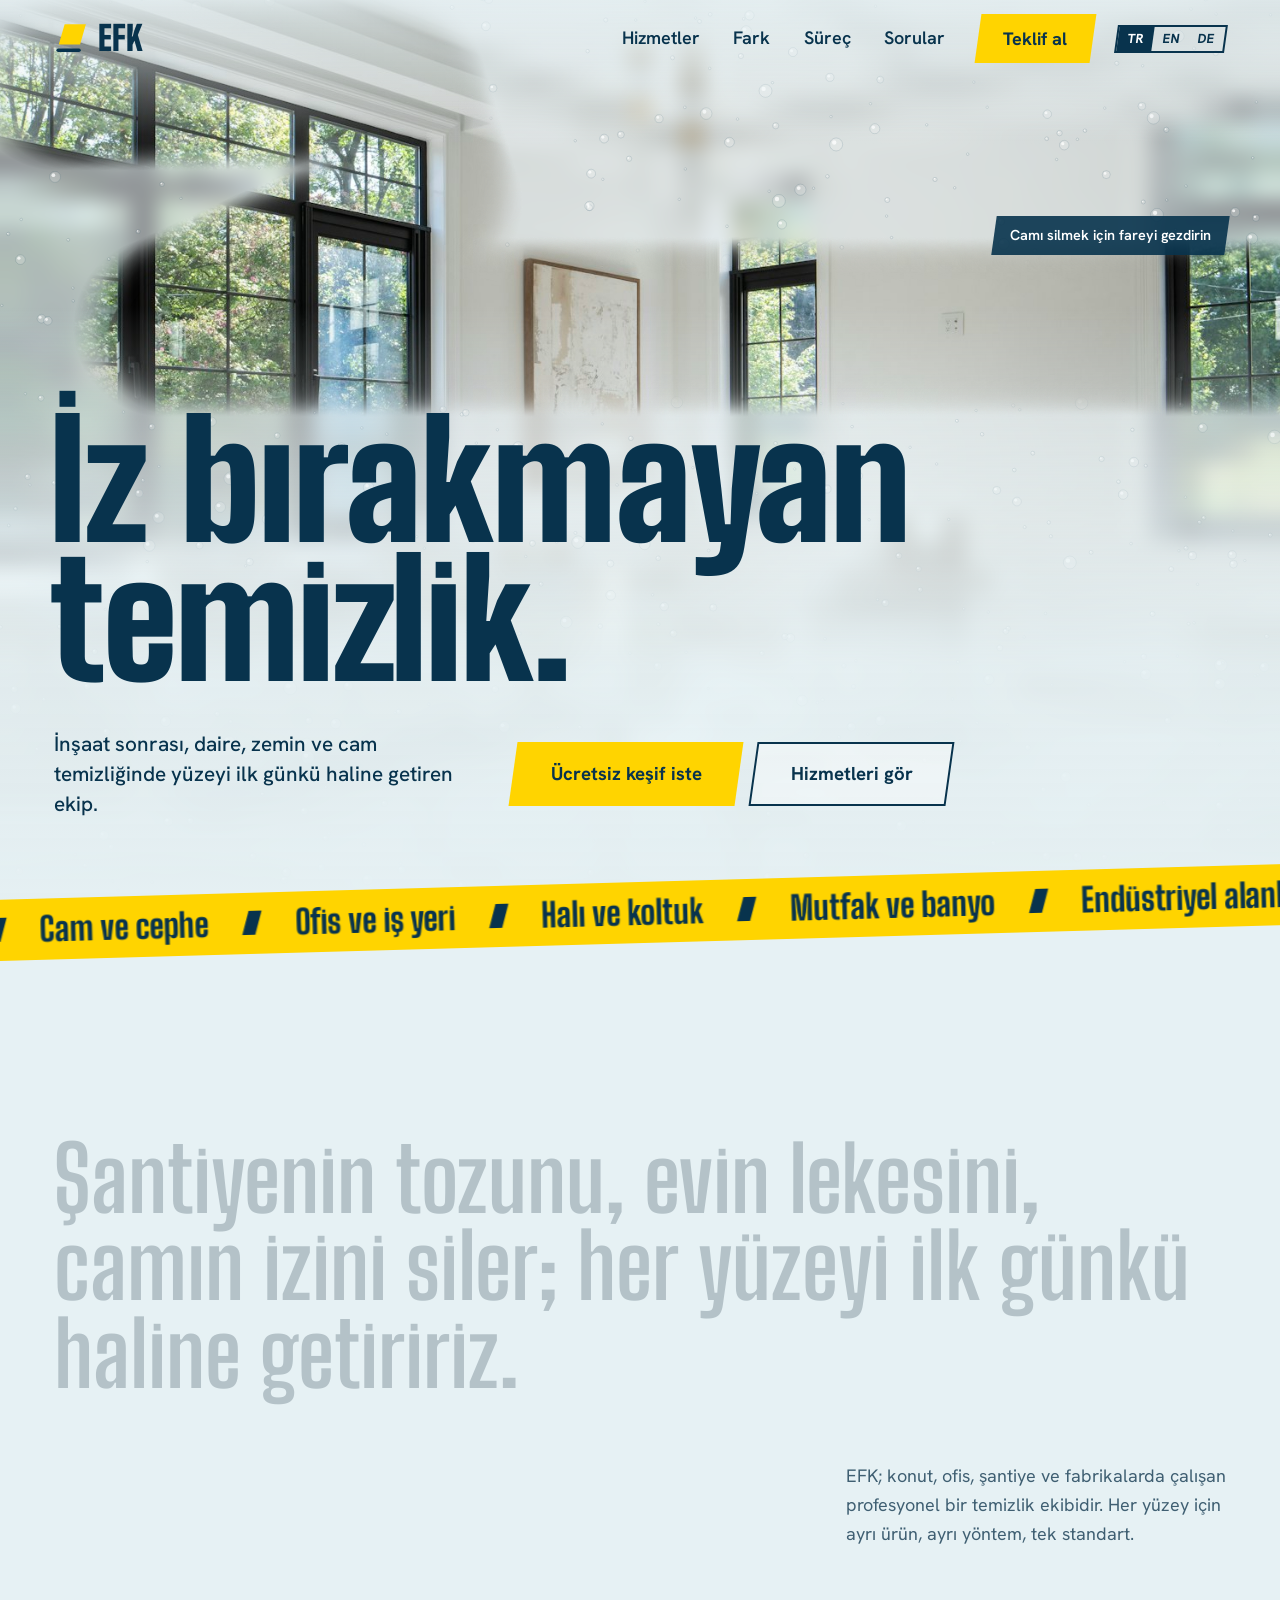
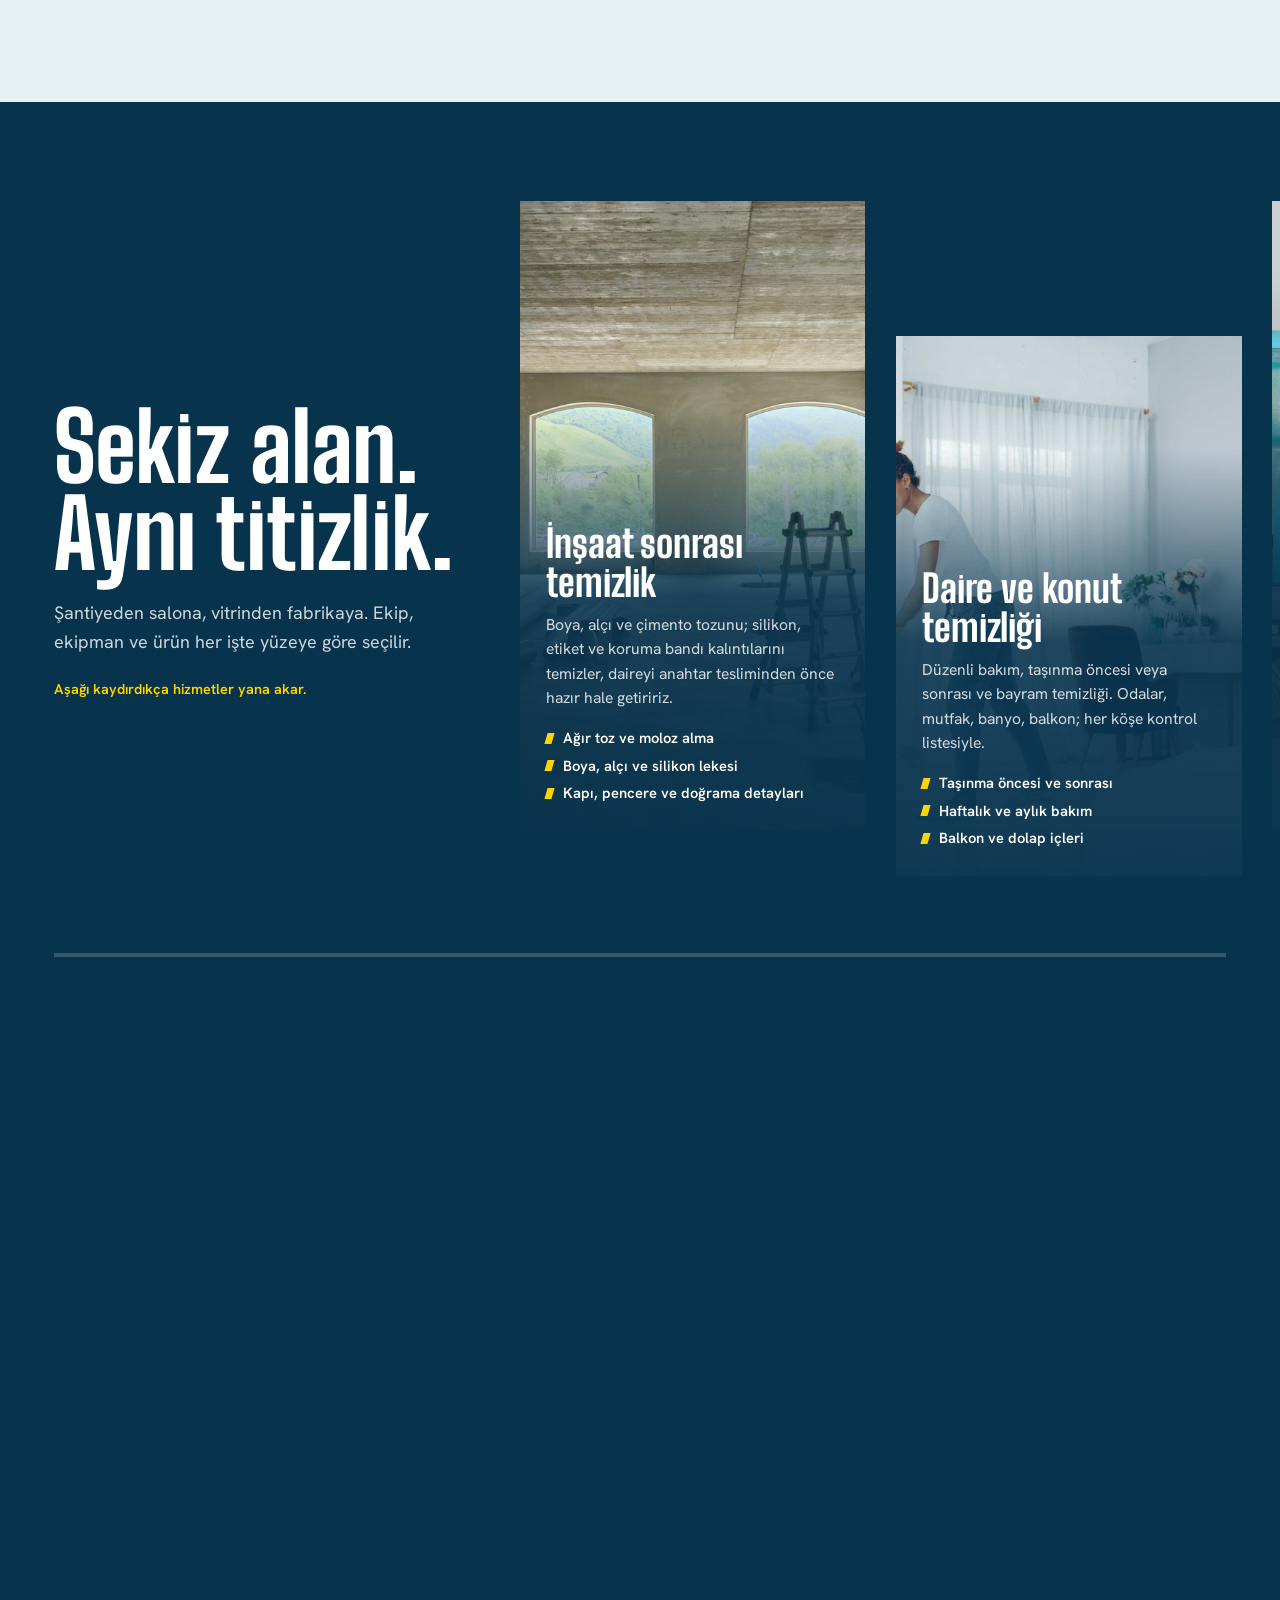
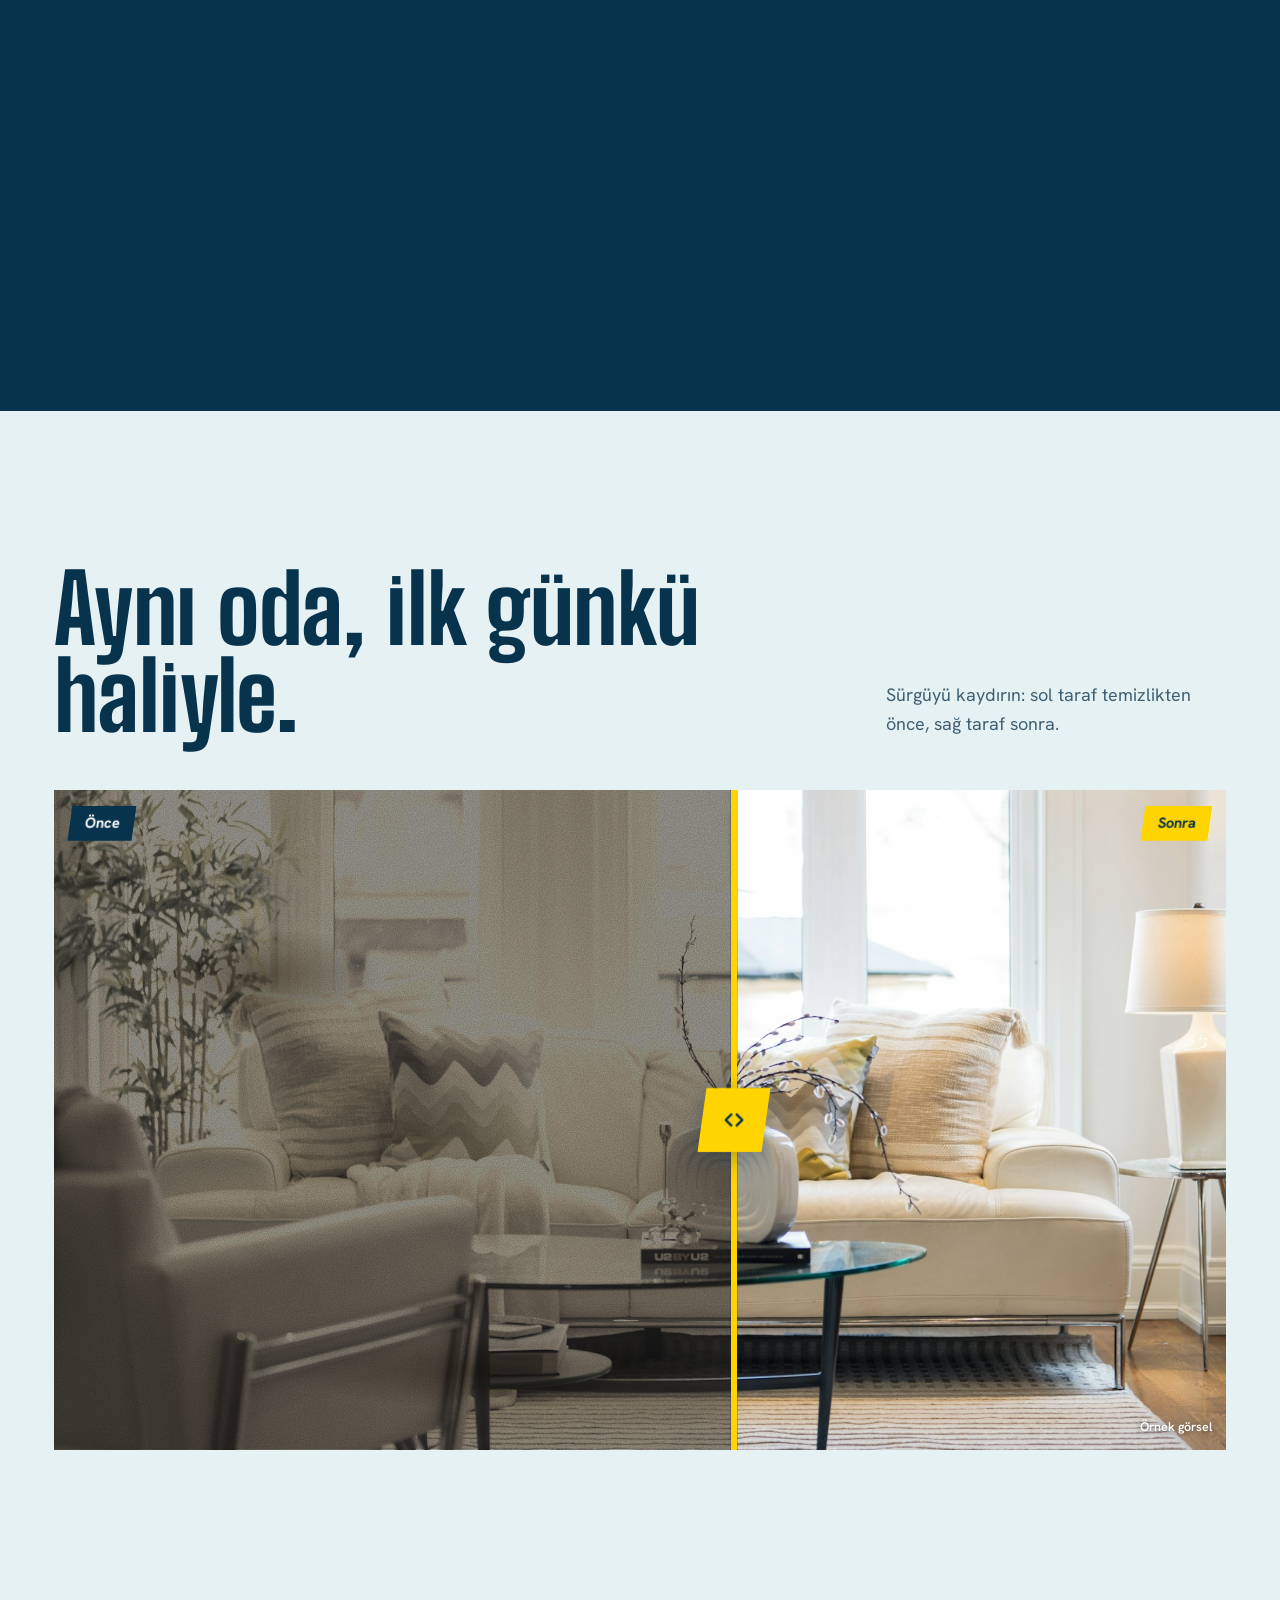
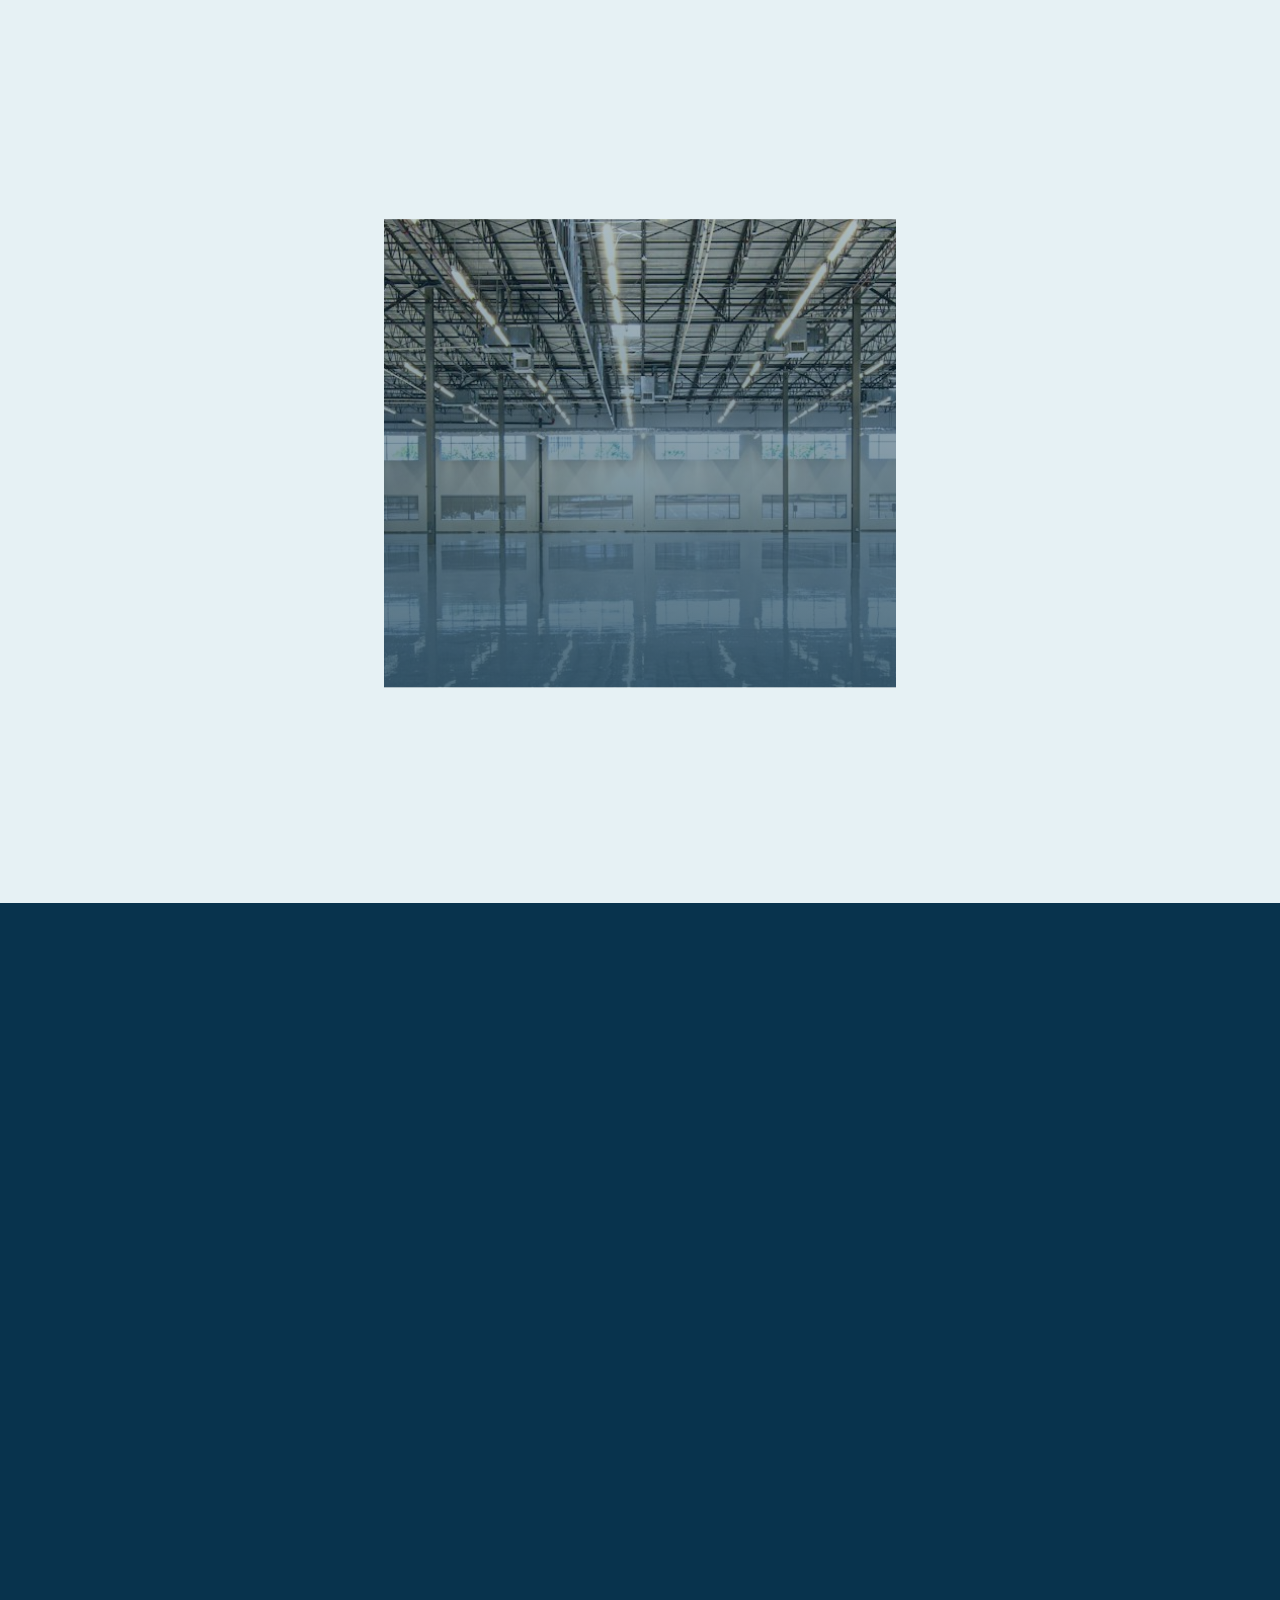
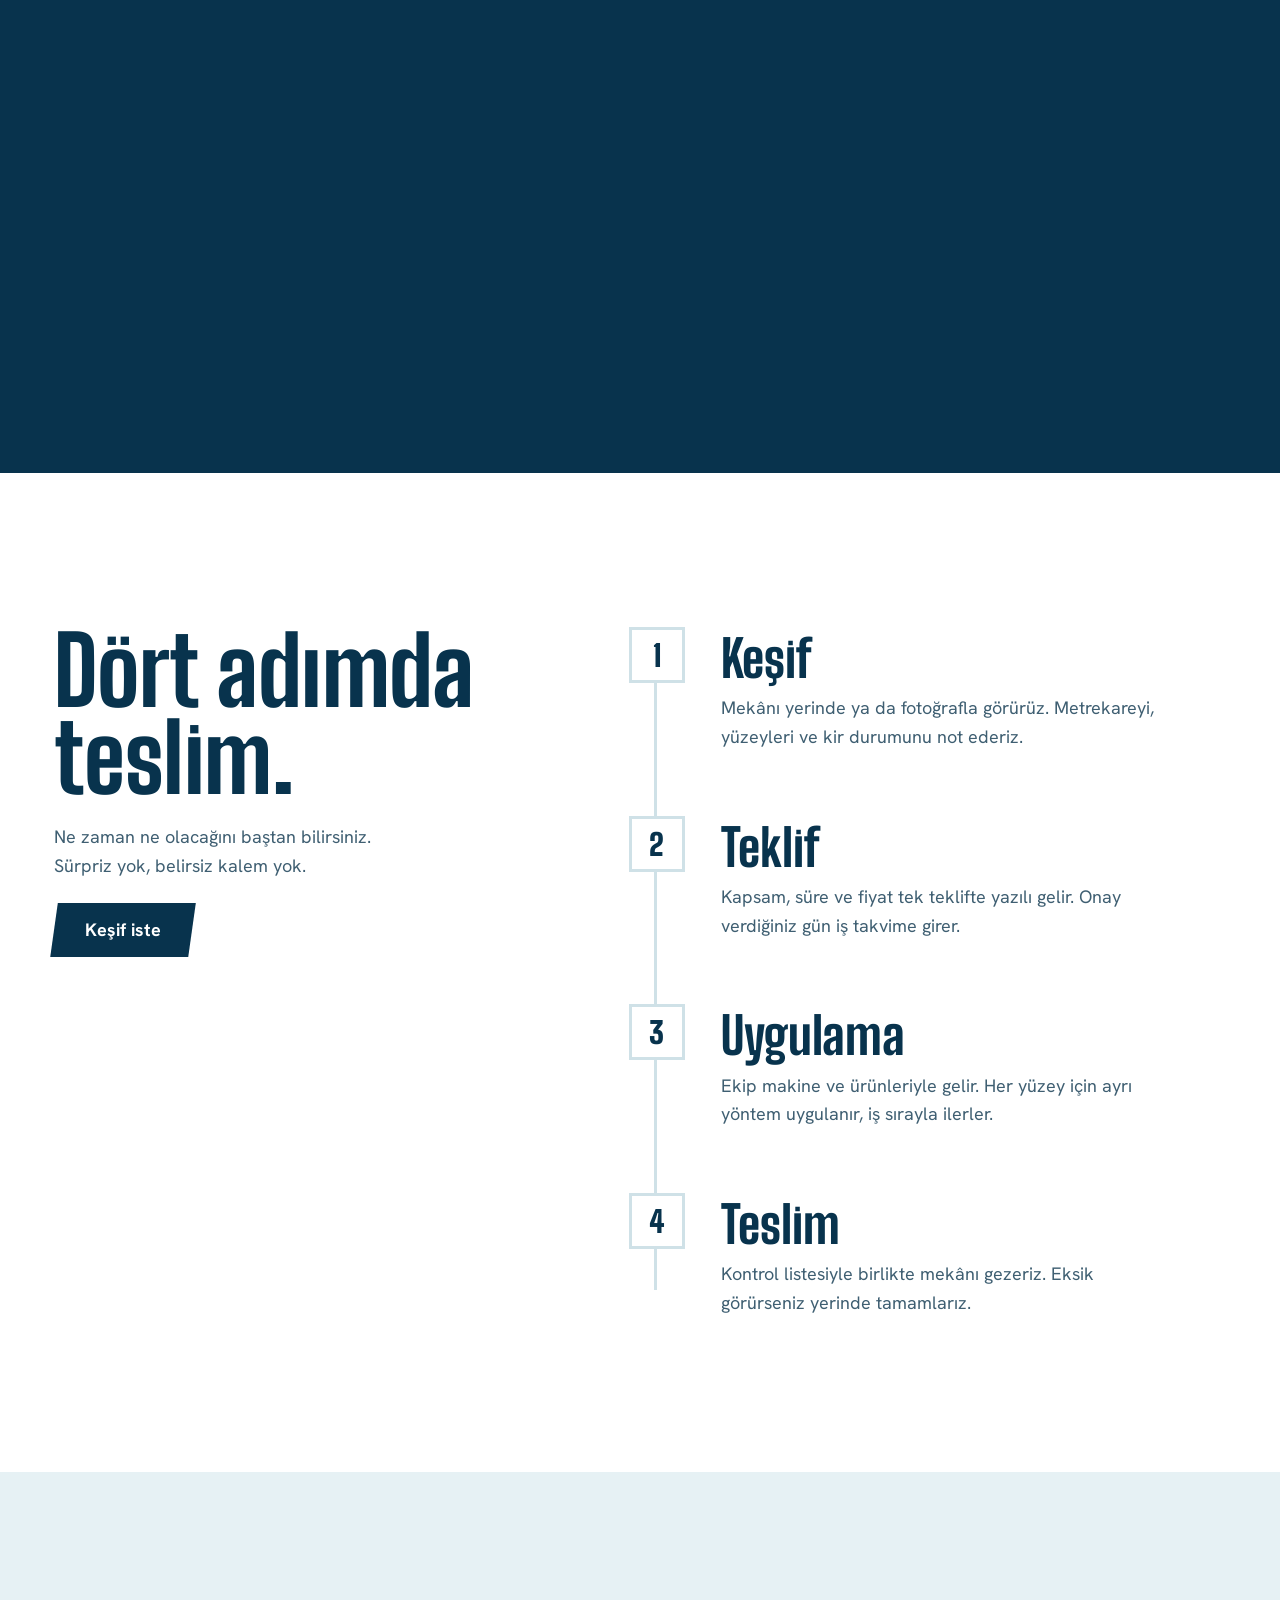
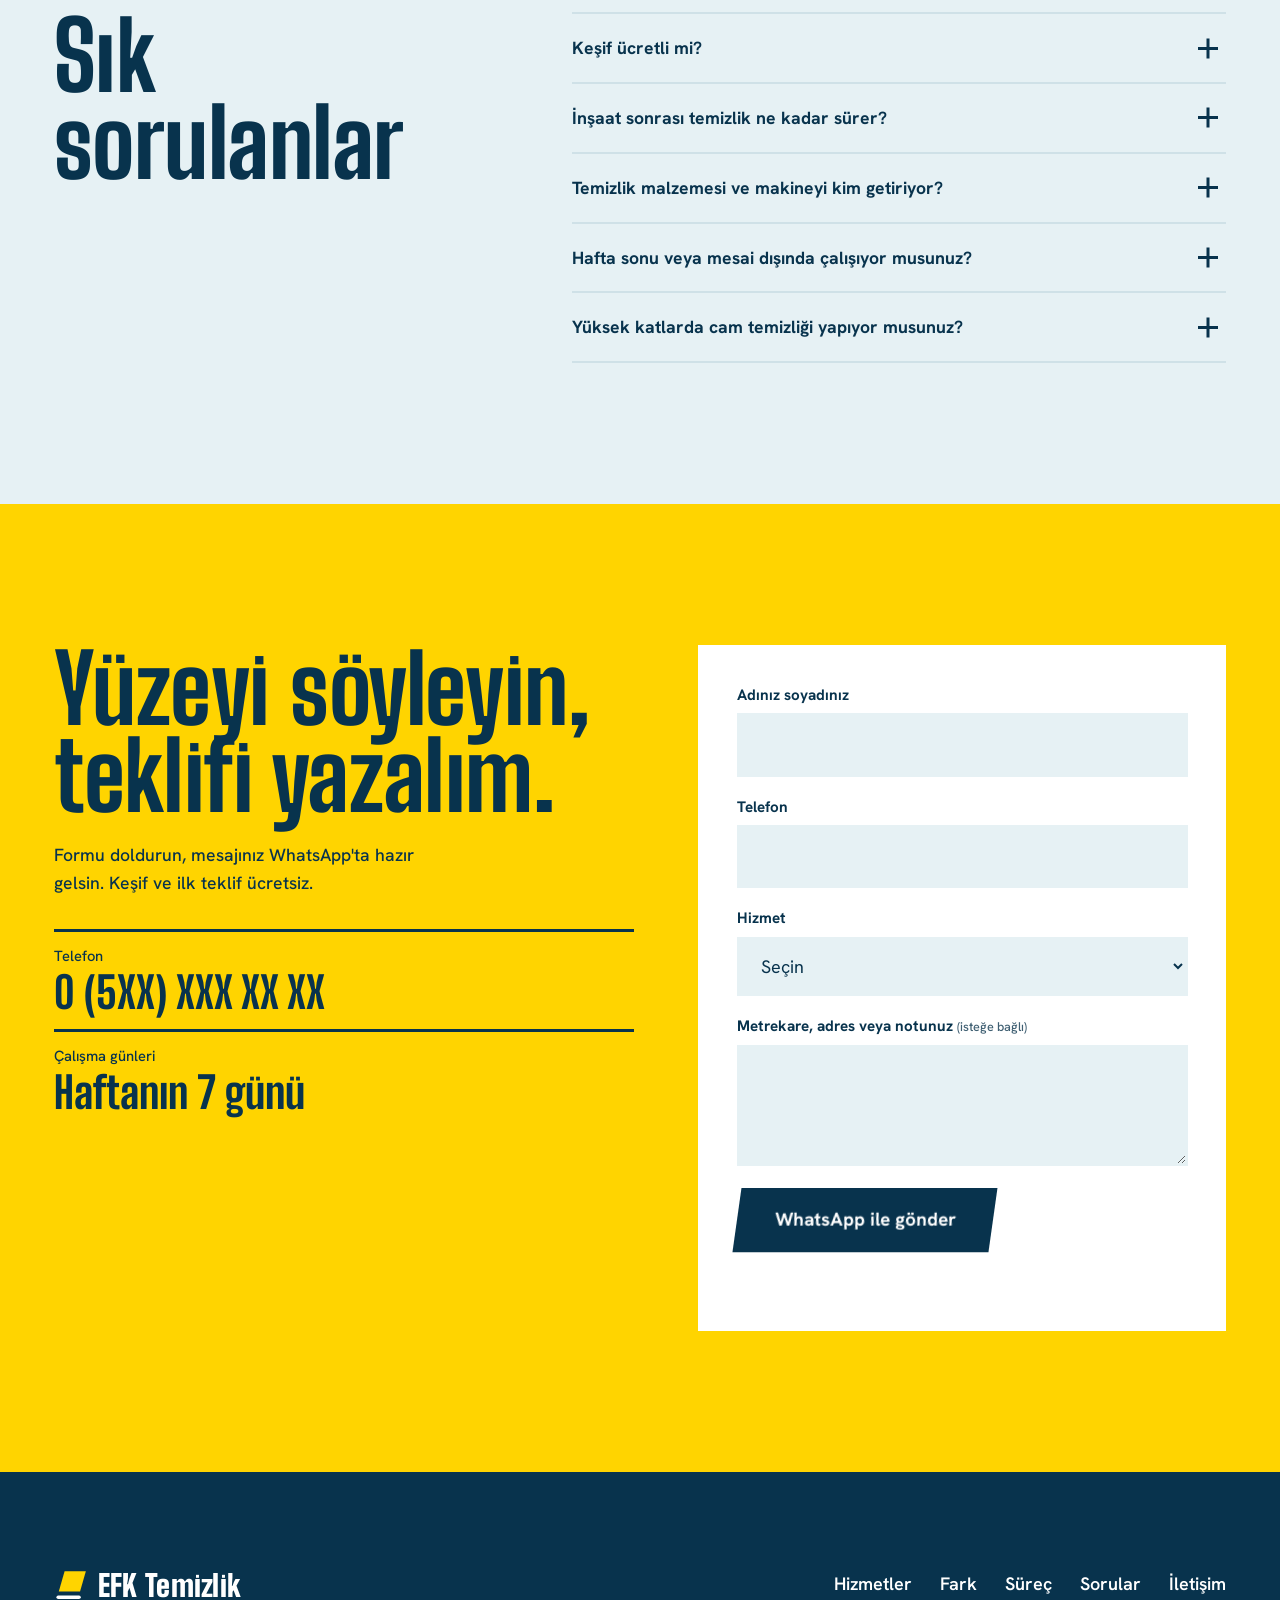
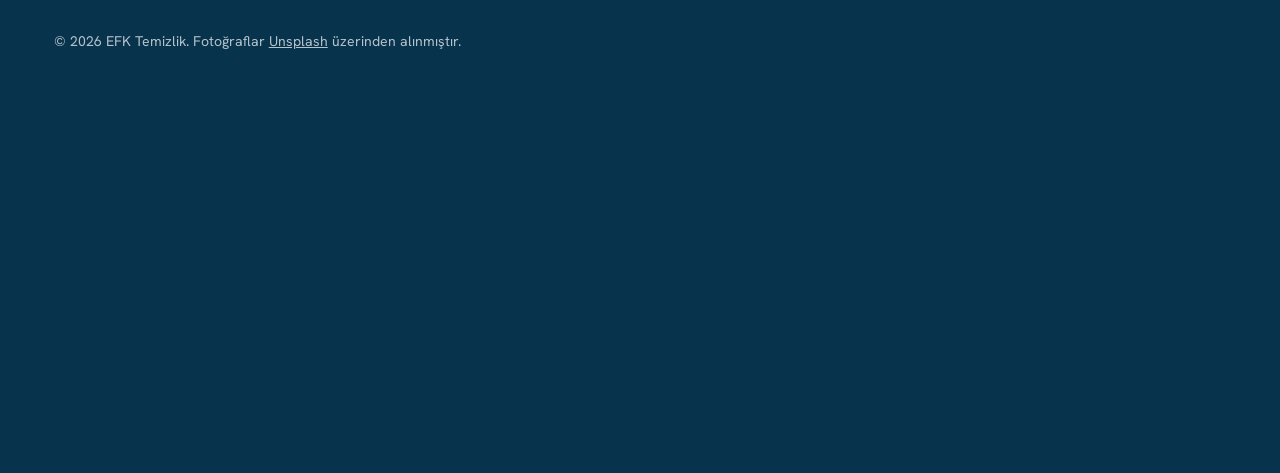
==== index.html @ 8631a70f "EFK Temizlik web sitesi Tek sayfa statik site: buğulu cam hero, yatay hizmet akışı, önce/sonra sürgü" ====
<!doctype html>
<html lang="tr" class="no-js">
<head>
  <meta charset="utf-8">
  <meta name="viewport" content="width=device-width, initial-scale=1">
  <title>EFK Temizlik | İnşaat sonrası, daire, zemin ve cam temizliği</title>
  <meta name="description" content="EFK Temizlik: inşaat sonrası temizlik, daire ve konut temizliği, zemin cilalama, cam ve cephe, ofis, halı-koltuk, mutfak-banyo ve endüstriyel alan temizliği. İz bırakmayan temizlik için ücretsiz keşif isteyin.">
  <meta name="theme-color" content="#08334D">
  <meta property="og:type" content="website">
  <meta property="og:locale" content="tr_TR">
  <meta property="og:title" content="EFK Temizlik | İz bırakmayan temizlik">
  <meta property="og:description" content="İnşaat sonrası, daire, zemin ve cam temizliğinde profesyonel ekip. Ücretsiz keşif için yazın.">
  <link rel="icon" href="favicon.svg" type="image/svg+xml">
  <link rel="preconnect" href="https://fonts.googleapis.com">
  <link rel="preconnect" href="https://fonts.gstatic.com" crossorigin>
  <link rel="stylesheet" href="https://fonts.googleapis.com/css2?family=Big+Shoulders+Display:wght@700;800;900&family=Hanken+Grotesk:wght@400;500;600;700&display=swap">
  <link rel="stylesheet" href="assets/css/style.css">
  <script>
    document.documentElement.className = 'js';
    try {
      var l = new URLSearchParams(location.search).get('lang') || localStorage.getItem('efk-lang');
      if (l === 'en' || l === 'de') {
        document.documentElement.classList.add('i18n-pending');
        setTimeout(function () { document.documentElement.classList.remove('i18n-pending'); }, 3000);
      }
    } catch (e) {}
  </script>
</head>
<body>
  <a class="skip" href="#icerik" data-i18n="skip">Ana içeriğe geç</a>

  <!-- ============ HEADER ============ -->
  <header class="site-header" id="top">
    <a class="brand" href="#top" aria-label="EFK Temizlik ana sayfa" data-i18n-attr="aria-label:aria.home">
      <svg class="brand-mark" viewBox="0 0 32 32" aria-hidden="true">
        <path d="M10 3h20l-5.5 19H4.5z" fill="#FFD400"/>
        <path d="M4 27.5h19.5" stroke="currentColor" stroke-width="3.4" stroke-linecap="round"/>
      </svg>
      <span class="brand-name">EFK</span>
    </a>

    <nav class="nav" id="nav" aria-label="Ana menü" data-i18n-attr="aria-label:aria.menu">
      <ul class="nav-list">
        <li><a href="#hizmetler" data-i18n="nav.services">Hizmetler</a></li>
        <li><a href="#fark" data-i18n="nav.diff">Fark</a></li>
        <li><a href="#surec" data-i18n="nav.process">Süreç</a></li>
        <li><a href="#sss" data-i18n="nav.faq">Sorular</a></li>
        <li class="nav-cta"><a class="btn btn--yellow" href="#iletisim"><span data-i18n="nav.quote">Teklif al</span></a></li>
      </ul>
    </nav>

    <div class="lang" role="group" aria-label="Dil / Language / Sprache">
      <button type="button" data-lang="tr" aria-pressed="true" lang="tr" title="Türkçe">TR</button>
      <button type="button" data-lang="en" aria-pressed="false" lang="en" title="English">EN</button>
      <button type="button" data-lang="de" aria-pressed="false" lang="de" title="Deutsch">DE</button>
    </div>

    <button class="menu-btn" type="button" aria-expanded="false" aria-controls="nav">
      <span class="menu-btn-label" data-i18n="menu">Menü</span>
      <span class="menu-btn-bars" aria-hidden="true"><i></i><i></i></span>
    </button>
  </header>

  <main id="icerik">

    <!-- ============ HERO: buğulu cam ============ -->
    <section class="hero" aria-labelledby="hero-title">
      <div class="hero-media">
        <img src="assets/img/hero.jpg" width="1800" height="1200" alt="Geniş siyah doğramalı pencereleri olan, ışık dolu temiz bir salon" data-i18n-attr="alt:hero.alt" fetchpriority="high" decoding="async">
        <canvas class="hero-fog" aria-hidden="true"></canvas>
      </div>

      <p class="hero-hint" aria-hidden="true"><span class="hint-desktop" data-i18n="hero.hintDesktop">Camı silmek için fareyi gezdirin</span><span class="hint-touch" data-i18n="hero.hintTouch">Camı silmek için parmağınızı kaydırın</span></p>

      <div class="hero-inner">
        <h1 class="hero-title" id="hero-title" data-i18n="hero.title" data-i18n-html>İz bırakmayan <br>temizlik.</h1>
        <div class="hero-row">
          <p class="hero-lead" data-i18n="hero.lead">İnşaat sonrası, daire, zemin ve cam temizliğinde yüzeyi ilk günkü haline getiren ekip.</p>
          <div class="hero-actions">
            <a class="btn btn--yellow btn--lg" href="#iletisim"><span data-i18n="hero.cta1">Ücretsiz keşif iste</span></a>
            <a class="btn btn--ghost btn--lg" href="#hizmetler"><span data-i18n="hero.cta2">Hizmetleri gör</span></a>
          </div>
        </div>
      </div>
    </section>

    <!-- ============ UYARI BANDI ============ -->
    <div class="tape" aria-hidden="true">
      <div class="tape-track">
        <div class="tape-group">
          <span data-i18n="tape.1">İnşaat sonrası temizlik</span><span data-i18n="tape.2">Daire ve konut</span><span data-i18n="tape.3">Zemin cilalama</span><span data-i18n="tape.4">Cam ve cephe</span><span data-i18n="tape.5">Ofis ve iş yeri</span><span data-i18n="tape.6">Halı ve koltuk</span><span data-i18n="tape.7">Mutfak ve banyo</span><span data-i18n="tape.8">Endüstriyel alanlar</span>
        </div>
        <div class="tape-group">
          <span data-i18n="tape.1">İnşaat sonrası temizlik</span><span data-i18n="tape.2">Daire ve konut</span><span data-i18n="tape.3">Zemin cilalama</span><span data-i18n="tape.4">Cam ve cephe</span><span data-i18n="tape.5">Ofis ve iş yeri</span><span data-i18n="tape.6">Halı ve koltuk</span><span data-i18n="tape.7">Mutfak ve banyo</span><span data-i18n="tape.8">Endüstriyel alanlar</span>
        </div>
      </div>
    </div>

    <!-- ============ GİRİŞ CÜMLESİ ============ -->
    <section class="intro" aria-label="EFK">
      <div class="intro-inner">
        <p class="statement" data-i18n="intro.statement">Şantiyenin tozunu, evin lekesini, camın izini siler; her yüzeyi ilk günkü haline getiririz.</p>
        <p class="intro-sub" data-i18n="intro.sub">EFK; konut, ofis, şantiye ve fabrikalarda çalışan profesyonel bir temizlik ekibidir. Her yüzey için ayrı ürün, ayrı yöntem, tek standart.</p>
      </div>
    </section>

    <!-- ============ HİZMETLER: yatay akış ============ -->
    <section class="services" id="hizmetler" aria-labelledby="hizmetler-title">
      <div class="services-pin">
        <div class="services-track">

          <div class="services-intro">
            <h2 class="h2" id="hizmetler-title" data-i18n="services.title">Sekiz alan. Aynı titizlik.</h2>
            <p data-i18n="services.lead">Şantiyeden salona, vitrinden fabrikaya. Ekip, ekipman ve ürün her işte yüzeye göre seçilir.</p>
            <p class="services-hint" data-i18n="services.hint">Aşağı kaydırdıkça hizmetler yana akar.</p>
          </div>

          <article class="svc">
            <div class="svc-media"><img src="assets/img/insaat.jpg" width="1400" height="934" alt="Tadilatı biten, merdiveni ve malzemeleri hâlâ içeride duran geniş boş daire" data-i18n-attr="alt:s1.alt" loading="lazy" decoding="async"></div>
            <div class="svc-body">
              <h3 data-i18n="s1.title">İnşaat sonrası temizlik</h3>
              <p data-i18n="s1.desc">Boya, alçı ve çimento tozunu; silikon, etiket ve koruma bandı kalıntılarını temizler, daireyi anahtar tesliminden önce hazır hale getiririz.</p>
              <ul>
                <li data-i18n="s1.l1">Ağır toz ve moloz alma</li>
                <li data-i18n="s1.l2">Boya, alçı ve silikon lekesi</li>
                <li data-i18n="s1.l3">Kapı, pencere ve doğrama detayları</li>
              </ul>
            </div>
          </article>

          <article class="svc">
            <div class="svc-media"><img src="assets/img/daire.jpg" width="1400" height="788" alt="Aydınlık bir oturma odasının zeminini paspaslayan temizlik görevlisi" data-i18n-attr="alt:s2.alt" loading="lazy" decoding="async"></div>
            <div class="svc-body">
              <h3 data-i18n="s2.title">Daire ve konut temizliği</h3>
              <p data-i18n="s2.desc">Düzenli bakım, taşınma öncesi veya sonrası ve bayram temizliği. Odalar, mutfak, banyo, balkon; her köşe kontrol listesiyle.</p>
              <ul>
                <li data-i18n="s2.l1">Taşınma öncesi ve sonrası</li>
                <li data-i18n="s2.l2">Haftalık ve aylık bakım</li>
                <li data-i18n="s2.l3">Balkon ve dolap içleri</li>
              </ul>
            </div>
          </article>

          <article class="svc">
            <div class="svc-media"><img src="assets/img/zemin.jpg" width="1400" height="932" alt="Geniş bir salonda zemin temizleme makinesiyle çalışan operatör" data-i18n-attr="alt:s3.alt" loading="lazy" decoding="async"></div>
            <div class="svc-body">
              <h3 data-i18n="s3.title">Zemin temizliği ve cilalama</h3>
              <p data-i18n="s3.desc">Mermer, granit, parke, seramik ve epoksi zeminleri makineyle yıkar, derz aralarındaki kiri alır, yüzeye uygun cila uygularız.</p>
              <ul>
                <li data-i18n="s3.l1">Mermer parlatma</li>
                <li data-i18n="s3.l2">Epoksi ve beton zemin</li>
                <li data-i18n="s3.l3">Derz ve leke temizliği</li>
              </ul>
            </div>
          </article>

          <article class="svc">
            <div class="svc-media"><img src="assets/img/cam.jpg" width="1400" height="933" alt="Yüksek bir binanın camını temizleyen çalışan" data-i18n-attr="alt:s4.alt" loading="lazy" decoding="async"></div>
            <div class="svc-body">
              <h3 data-i18n="s4.title">Cam ve cephe temizliği</h3>
              <p data-i18n="s4.desc">Vitrin, giydirme cephe, balkon ve pencere camlarını iz bırakmadan siler; yüksek katlarda yüksekte çalışma ekipmanıyla ilerleriz.</p>
              <ul>
                <li data-i18n="s4.l1">Vitrin ve pencere</li>
                <li data-i18n="s4.l2">Giydirme cephe</li>
                <li data-i18n="s4.l3">Çerçeve ve doğrama</li>
              </ul>
            </div>
          </article>

          <article class="svc">
            <div class="svc-media"><img src="assets/img/ofis.jpg" width="1400" height="1120" alt="Cam bölmeli bir ofiste elektrikli süpürgeyle çalışan temizlik görevlisi" data-i18n-attr="alt:s5.alt" loading="lazy" decoding="async"></div>
            <div class="svc-body">
              <h3 data-i18n="s5.title">Ofis ve iş yeri temizliği</h3>
              <p data-i18n="s5.desc">Ofis, mağaza, klinik ve restoranlar için günlük, haftalık veya aylık plan. Mesai dışında çalışır, işinizi aksatmayız.</p>
              <ul>
                <li data-i18n="s5.l1">Günlük ve haftalık plan</li>
                <li data-i18n="s5.l2">Mesai dışı çalışma</li>
                <li data-i18n="s5.l3">Sarf malzeme takibi</li>
              </ul>
            </div>
          </article>

          <article class="svc">
            <div class="svc-media"><img src="assets/img/koltuk.jpg" width="1400" height="933" alt="Eldiven takmış bir çalışan koltuk kumaşını makineyle temizliyor" data-i18n-attr="alt:s6.alt" loading="lazy" decoding="async"></div>
            <div class="svc-body">
              <h3 data-i18n="s6.title">Halı, koltuk ve yatak yıkama</h3>
              <p data-i18n="s6.desc">Yerinde veya atölyede derin yıkama. Leke, koku ve toz akarlarını çıkarır, kumaşa uygun ürün kullanırız.</p>
              <ul>
                <li data-i18n="s6.l1">Halı ve kilim</li>
                <li data-i18n="s6.l2">Koltuk ve döşeme</li>
                <li data-i18n="s6.l3">Yatak ve yorgan</li>
              </ul>
            </div>
          </article>

          <article class="svc">
            <div class="svc-media"><img src="assets/img/banyo.jpg" width="1400" height="933" alt="Buharlı temizleyici ile banyo fayanslarını temizleyen çalışan" data-i18n-attr="alt:s7.alt" loading="lazy" decoding="async"></div>
            <div class="svc-body">
              <h3 data-i18n="s7.title">Mutfak ve banyo derin temizliği</h3>
              <p data-i18n="s7.desc">Kireç, yağ ve küf birikimini buharla ve profesyonel ürünle çözer; fayans aralarını, armatürleri ve ocak çevresini parlatırız.</p>
              <ul>
                <li data-i18n="s7.l1">Kireç ve yağ çözme</li>
                <li data-i18n="s7.l2">Buharlı temizlik</li>
                <li data-i18n="s7.l3">Derz ve armatür parlatma</li>
              </ul>
            </div>
          </article>

          <article class="svc">
            <div class="svc-media"><img src="assets/img/endustriyel.jpg" width="1400" height="2101" alt="Fabrikada hortumla üretim bandını yıkayan işçi" data-i18n-attr="alt:s8.alt" loading="lazy" decoding="async"></div>
            <div class="svc-body">
              <h3 data-i18n="s8.title">Endüstriyel ve fabrika temizliği</h3>
              <p data-i18n="s8.desc">Üretim hatları, depolar ve atölyeler için basınçlı yıkama ve endüstriyel makine. Çalışma takviminize göre planlarız.</p>
              <ul>
                <li data-i18n="s8.l1">Üretim hattı yıkama</li>
                <li data-i18n="s8.l2">Depo ve zemin</li>
                <li data-i18n="s8.l3">Basınçlı yıkama</li>
              </ul>
            </div>
          </article>

          <div class="services-end">
            <h3 class="h3" data-i18n="end.title">Listede olmayan bir iş mi var?</h3>
            <p data-i18n="end.text">Yüzeyi ve alanı yazın, uygun yöntemi birlikte belirleyelim.</p>
            <a class="btn btn--yellow btn--lg" href="#iletisim"><span data-i18n="end.cta">Bize yazın</span></a>
          </div>
        </div>

        <div class="services-progress" aria-hidden="true"><i></i></div>
      </div>
    </section>

    <!-- ============ ÖNCE / SONRA ============ -->
    <section class="fark" id="fark" aria-labelledby="fark-title">
      <div class="fark-inner">
        <div class="fark-head">
          <h2 class="h2" id="fark-title" data-i18n="fark.title">Aynı oda, ilk günkü haliyle.</h2>
          <p data-i18n="fark.text">Sürgüyü kaydırın: sol taraf temizlikten önce, sağ taraf sonra.</p>
        </div>

        <div class="ba" style="--pos:12%">
          <img class="ba-img ba-after" src="assets/img/salon.jpg" width="2000" height="3000" alt="Temizlik sonrası: toz ve leke olmayan, ışıl ışıl salon" data-i18n-attr="alt:fark.alt" loading="lazy" decoding="async">
          <div class="ba-before" aria-hidden="true">
            <img class="ba-img" src="assets/img/salon.jpg" width="2000" height="3000" alt="" loading="lazy" decoding="async">
          </div>
          <span class="ba-tag ba-tag--before" data-i18n="ba.before">Önce</span>
          <span class="ba-tag ba-tag--after" data-i18n="ba.after">Sonra</span>
          <div class="ba-handle" aria-hidden="true"><span class="ba-knob"><svg viewBox="0 0 24 24" width="22" height="22"><path d="M9 6l-6 6 6 6M15 6l6 6-6 6" fill="none" stroke="currentColor" stroke-width="2.6" stroke-linecap="round" stroke-linejoin="round"/></svg></span></div>
          <input class="ba-range" type="range" min="0" max="100" step="0.1" value="12" aria-label="Önce ve sonra karşılaştırma sürgüsü" data-i18n-attr="aria-label:ba.range" data-lenis-prevent>
          <span class="ba-note" data-i18n="ba.note">Örnek görsel</span>
        </div>
      </div>
    </section>

    <!-- ============ GENİŞLEYEN GÖRSEL + SAYILAR ============ -->
    <section class="expand" aria-labelledby="expand-title">
      <div class="expand-sticky">
        <div class="expand-frame">
          <img src="assets/img/parlak-zemin.jpg" width="1800" height="1200" alt="Parlak zeminli, ışıl ışıl geniş bir depo salonu" data-i18n-attr="alt:expand.alt" loading="lazy" decoding="async">
        </div>
        <div class="expand-content">
          <h2 class="h2" id="expand-title" data-i18n="expand.title">Zemin parlar, cam şeffaflaşır, hava hafifler.</h2>
          <ul class="stats">
            <li><b class="stat-num" data-to="8">8</b><span data-i18n="stats.1">hizmet alanı</span></li>
            <li><b class="stat-num" data-to="24">24</b><span data-i18n="stats.2">saat içinde yazılı teklif</span></li>
            <li><b class="stat-num" data-to="7">7</b><span data-i18n="stats.3">gün boyunca hizmet</span></li>
          </ul>
        </div>
      </div>
    </section>

    <!-- ============ SÜREÇ ============ -->
    <section class="process" id="surec" aria-labelledby="surec-title">
      <div class="process-inner">
        <div class="process-head">
          <h2 class="h2" id="surec-title" data-i18n="process.title">Dört adımda teslim.</h2>
          <p data-i18n="process.text">Ne zaman ne olacağını baştan bilirsiniz. Sürpriz yok, belirsiz kalem yok.</p>
          <a class="btn btn--marine" href="#iletisim"><span data-i18n="process.cta">Keşif iste</span></a>
        </div>

        <ol class="steps">
          <li class="step">
            <span class="step-n">1</span>
            <h3 data-i18n="step1.title">Keşif</h3>
            <p data-i18n="step1.text">Mekânı yerinde ya da fotoğrafla görürüz. Metrekareyi, yüzeyleri ve kir durumunu not ederiz.</p>
          </li>
          <li class="step">
            <span class="step-n">2</span>
            <h3 data-i18n="step2.title">Teklif</h3>
            <p data-i18n="step2.text">Kapsam, süre ve fiyat tek teklifte yazılı gelir. Onay verdiğiniz gün iş takvime girer.</p>
          </li>
          <li class="step">
            <span class="step-n">3</span>
            <h3 data-i18n="step3.title">Uygulama</h3>
            <p data-i18n="step3.text">Ekip makine ve ürünleriyle gelir. Her yüzey için ayrı yöntem uygulanır, iş sırayla ilerler.</p>
          </li>
          <li class="step">
            <span class="step-n">4</span>
            <h3 data-i18n="step4.title">Teslim</h3>
            <p data-i18n="step4.text">Kontrol listesiyle birlikte mekânı gezeriz. Eksik görürseniz yerinde tamamlarız.</p>
          </li>
        </ol>
      </div>
    </section>

    <!-- ============ SSS ============ -->
    <section class="faq" id="sss" aria-labelledby="sss-title">
      <div class="faq-inner">
        <h2 class="h2" id="sss-title" data-i18n="faq.title">Sık sorulanlar</h2>
        <div class="faq-list">
          <details>
            <summary data-i18n="faq.q1">Keşif ücretli mi?</summary>
            <p data-i18n="faq.a1">Hayır. Mekânı görüp metrekare ve yüzey durumuna göre yazılı teklif hazırlarız. Uzaktaysanız fotoğrafla da fiyat verebiliriz.</p>
          </details>
          <details>
            <summary data-i18n="faq.q2">İnşaat sonrası temizlik ne kadar sürer?</summary>
            <p data-i18n="faq.a2">Metrekareye ve inşaatın durumuna göre değişir. Tipik bir daire bir günde biter; büyük projelerde ekip sayısını artırarak süreyi kısaltırız.</p>
          </details>
          <details>
            <summary data-i18n="faq.q3">Temizlik malzemesi ve makineyi kim getiriyor?</summary>
            <p data-i18n="faq.a3">Ürünlerin ve makinelerin tamamı bizden gelir. Sizden yalnızca su ve elektrik erişimi isteriz.</p>
          </details>
          <details>
            <summary data-i18n="faq.q4">Hafta sonu veya mesai dışında çalışıyor musunuz?</summary>
            <p data-i18n="faq.a4">Evet. Ofis ve iş yerlerinde mesai bittikten sonra, konutlarda size uygun gün ve saatte çalışırız.</p>
          </details>
          <details>
            <summary data-i18n="faq.q5">Yüksek katlarda cam temizliği yapıyor musunuz?</summary>
            <p data-i18n="faq.a5">Evet. Yüksekte çalışma ekipmanımız ve eğitimli ekibimizle giydirme cephe ve yüksek kat camlarını güvenle temizleriz.</p>
          </details>
        </div>
      </div>
    </section>

    <!-- ============ İLETİŞİM ============ -->
    <section class="contact" id="iletisim" aria-labelledby="iletisim-title">
      <div class="contact-inner">
        <div class="contact-copy">
          <h2 class="h2" id="iletisim-title" data-i18n="contact.title">Yüzeyi söyleyin, teklifi yazalım.</h2>
          <p data-i18n="contact.text">Formu doldurun, mesajınız WhatsApp'ta hazır gelsin. Keşif ve ilk teklif ücretsiz.</p>
          <ul class="contact-lines">
            <li><span data-i18n="contact.phone">Telefon</span><b data-edit="phone">0 (5XX) XXX XX XX</b></li>
            <li><span data-i18n="contact.daysLabel">Çalışma günleri</span><b data-i18n="contact.days">Haftanın 7 günü</b></li>
          </ul>
        </div>

        <form class="form" id="teklif-form" novalidate>
          <div class="field">
            <label for="f-ad" data-i18n="form.name">Adınız soyadınız</label>
            <input id="f-ad" name="ad" type="text" autocomplete="name" required>
          </div>
          <div class="field">
            <label for="f-tel" data-i18n="form.phone">Telefon</label>
            <input id="f-tel" name="tel" type="tel" autocomplete="tel" inputmode="tel" required>
          </div>
          <div class="field">
            <label for="f-hizmet" data-i18n="form.service">Hizmet</label>
            <select id="f-hizmet" name="hizmet" required>
              <option value="" data-i18n="opt.choose">Seçin</option>
              <option data-i18n="opt.1">İnşaat sonrası temizlik</option>
              <option data-i18n="opt.2">Daire ve konut temizliği</option>
              <option data-i18n="opt.3">Zemin temizliği ve cilalama</option>
              <option data-i18n="opt.4">Cam ve cephe temizliği</option>
              <option data-i18n="opt.5">Ofis ve iş yeri temizliği</option>
              <option data-i18n="opt.6">Halı, koltuk ve yatak yıkama</option>
              <option data-i18n="opt.7">Mutfak ve banyo derin temizliği</option>
              <option data-i18n="opt.8">Endüstriyel ve fabrika temizliği</option>
              <option data-i18n="opt.9">Diğer</option>
            </select>
          </div>
          <div class="field">
            <label for="f-mesaj"><span data-i18n="form.note">Metrekare, adres veya notunuz</span> <small data-i18n="form.optional">(isteğe bağlı)</small></label>
            <textarea id="f-mesaj" name="mesaj" rows="3" data-lenis-prevent></textarea>
          </div>
          <button class="btn btn--marine btn--lg form-submit" type="submit"><span data-i18n="form.submit">WhatsApp ile gönder</span></button>
          <p class="form-status" role="status" aria-live="polite"></p>
        </form>
      </div>
    </section>
  </main>

  <!-- ============ FOOTER ============ -->
  <footer class="footer">
    <div class="footer-inner">
      <div class="footer-top">
        <a class="brand brand--footer" href="#top" aria-label="Sayfa başına dön" data-i18n-attr="aria-label:aria.top">
          <svg class="brand-mark" viewBox="0 0 32 32" aria-hidden="true">
            <path d="M10 3h20l-5.5 19H4.5z" fill="#FFD400"/>
            <path d="M4 27.5h19.5" stroke="currentColor" stroke-width="3.4" stroke-linecap="round"/>
          </svg>
          <span class="brand-name" data-i18n="brand.footer">EFK Temizlik</span>
        </a>
        <ul class="footer-links">
          <li><a href="#hizmetler" data-i18n="nav.services">Hizmetler</a></li>
          <li><a href="#fark" data-i18n="nav.diff">Fark</a></li>
          <li><a href="#surec" data-i18n="nav.process">Süreç</a></li>
          <li><a href="#sss" data-i18n="nav.faq">Sorular</a></li>
          <li><a href="#iletisim" data-i18n="nav.contact">İletişim</a></li>
        </ul>
      </div>
      <p class="footer-note" data-i18n="footer.note" data-i18n-html>&copy; <span id="yil">2026</span> EFK Temizlik. Fotoğraflar <a href="https://unsplash.com" target="_blank" rel="noopener">Unsplash</a> üzerinden alınmıştır.</p>
    </div>
    <div class="wordmark" aria-hidden="true"><span><i>E</i></span><span><i>F</i></span><span><i>K</i></span></div>
  </footer>

  <script src="assets/vendor/gsap.min.js"></script>
  <script src="assets/vendor/ScrollTrigger.min.js"></script>
  <script src="assets/vendor/lenis.min.js"></script>
  <script src="assets/js/i18n.js"></script>
  <script src="assets/js/main.js"></script>
</body>
</html>
---- assets/css/style.css ----
/* =========================================================
   EFK Temizlik
   Renkler: deniz laciverti (iş kıyafeti), güvenlik sarısı (inşaat yeleği),
   buz camı (temiz yüzey), beton grisi (kir)
   ========================================================= */

:root {
  --marine: #08334d;
  --marine-2: #0d4768;
  --yellow: #ffd400;
  --ice: #e6f1f4;
  --ice-2: #cfe1e7;
  --dirt: #b4c2c8;
  --muted: #3f5f72;
  --white: #fff;

  --f-display: "Big Shoulders Display", "Arial Narrow", Impact, sans-serif;
  --f-body: "Hanken Grotesk", system-ui, -apple-system, "Segoe UI", sans-serif;

  --gutter: clamp(20px, 4.2vw, 64px);
  --max: 1360px;
  --skew: -8deg;
}

*, *::before, *::after { box-sizing: border-box; }

html {
  -webkit-text-size-adjust: 100%;
  scroll-padding-top: 72px;
}
html:not(.lenis) { scroll-behavior: smooth; }
html.lenis, html.lenis body { height: auto; }
.lenis.lenis-smooth { scroll-behavior: auto !important; }
.lenis.lenis-stopped { overflow: hidden; }

body {
  margin: 0;
  font-family: var(--f-body);
  font-size: clamp(16px, 0.35vw + 14.6px, 18px);
  line-height: 1.6;
  color: var(--marine);
  background: var(--ice);
  overflow-x: clip;
}

img { display: block; max-width: 100%; height: auto; }
h1, h2, h3, p, ul, ol { margin: 0; }
ul, ol { padding: 0; list-style: none; }
a { color: inherit; }
button, input, select, textarea { font: inherit; color: inherit; }

:focus-visible {
  outline: 3px solid var(--yellow);
  outline-offset: 3px;
  box-shadow: 0 0 0 6px var(--marine);
}

.skip {
  position: fixed; left: 12px; top: -80px; z-index: 100;
  padding: 10px 16px; background: var(--yellow); color: var(--marine);
  font-weight: 700; text-decoration: none;
}
.skip:focus { top: 12px; }

/* ---------- tipografi ---------- */
.h2 {
  font-family: var(--f-display);
  font-weight: 800;
  font-size: clamp(46px, 7.4vw, 116px);
  line-height: 0.92;
  letter-spacing: -0.005em;
}
.h3 {
  font-family: var(--f-display);
  font-weight: 800;
  font-size: clamp(32px, 3.6vw, 52px);
  line-height: 0.98;
}

/* ---------- düğmeler: eğik, süpürgeç bıçağı gibi ---------- */
.btn {
  display: inline-flex; align-items: center; justify-content: center;
  padding: 0.85em 1.6em;
  border: 2px solid transparent;
  font-weight: 700; text-decoration: none; line-height: 1.1;
  transform: skewX(var(--skew));
  cursor: pointer;
  transition: background-color .2s, color .2s, border-color .2s, transform .2s;
}
.btn > span { display: inline-block; transform: skewX(calc(var(--skew) * -1)); }
.btn--lg { padding: 1.05em 1.9em; font-size: 1.04em; }
.btn--yellow { background: var(--yellow); color: var(--marine); }
.btn--yellow:hover { background: var(--white); }
.btn--ghost { border-color: var(--marine); color: var(--marine); background: rgba(255,255,255,.35); }
.btn--ghost:hover { background: var(--marine); color: var(--white); }
.btn--marine { background: var(--marine); color: var(--white); }
.btn--marine:hover { background: var(--marine-2); }
.btn:active { transform: skewX(var(--skew)) translateY(1px); }

/* =========================================================
   HEADER
   ========================================================= */
.site-header {
  position: fixed; inset: 0 0 auto 0; z-index: 50;
  display: flex; align-items: center; justify-content: space-between;
  padding: 14px var(--gutter);
  transition: background-color .3s, backdrop-filter .3s, transform .45s cubic-bezier(.2,.7,.2,1);
}
.site-header.is-solid {
  background: rgba(230, 241, 244, .88);
  -webkit-backdrop-filter: blur(14px); backdrop-filter: blur(14px);
}
.site-header.is-hidden { transform: translateY(-110%); }

.brand {
  display: inline-flex; align-items: center; gap: 10px;
  text-decoration: none; color: var(--marine);
}
.brand-mark { width: 34px; height: 34px; }
.brand-name {
  font-family: var(--f-display); font-weight: 900;
  font-size: 34px; line-height: 1; letter-spacing: .01em;
}

.nav-list { display: flex; align-items: center; gap: clamp(18px, 2.6vw, 40px); }
.nav-list a:not(.btn) { text-decoration: none; font-weight: 600; padding: 6px 0; background: linear-gradient(var(--marine), var(--marine)) 0 100% / 0 2px no-repeat; transition: background-size .25s; }
.nav-list a:not(.btn):hover { background-size: 100% 2px; }
.nav-cta .btn { padding: .7em 1.3em; }

.nav { margin-left: auto; }

/* dil seçici */
.lang {
  display: inline-flex; margin-left: clamp(14px, 1.8vw, 28px);
  border: 2px solid var(--marine); transform: skewX(var(--skew));
}
.lang button {
  min-width: 2.7em; padding: .3em .55em;
  background: transparent; border: 0; cursor: pointer;
  font-weight: 700; font-size: .82rem; letter-spacing: .02em; line-height: 1.2;
  color: var(--marine);
  transition: background-color .2s, color .2s;
}
.lang button[aria-pressed="true"] { background: var(--marine); color: var(--white); }
.lang button:not([aria-pressed="true"]):hover { background: rgba(8,51,77,.12); }
html.i18n-pending body { visibility: hidden; }

.menu-btn { display: none; }

@media (max-width: 899px) {
  .lang { margin: 0 12px 0 auto; }
  .lang button { min-width: 2.4em; padding: .38em .4em; }
  .site-header.is-open .lang { border-color: var(--white); }
  .site-header.is-open .lang button { color: var(--white); }
  .site-header.is-open .lang button[aria-pressed="true"] { background: var(--yellow); color: var(--marine); }
  .nav { margin-left: 0; }
  .menu-btn {
    display: inline-flex; align-items: center; gap: 10px;
    background: var(--marine); color: var(--white);
    border: 0; padding: 10px 16px; font-weight: 700; cursor: pointer;
    transform: skewX(var(--skew));
  }
  .menu-btn > * { transform: skewX(calc(var(--skew) * -1)); }
  .menu-btn-bars { display: grid; gap: 4px; }
  .menu-btn-bars i { display: block; width: 18px; height: 2px; background: var(--yellow); transition: transform .3s; }
  .site-header.is-open .menu-btn-bars i:first-child { transform: translateY(3px) rotate(45deg); }
  .site-header.is-open .menu-btn-bars i:last-child { transform: translateY(-3px) rotate(-45deg); }

  .nav {
    position: fixed; inset: 0; z-index: -1;
    display: flex; align-items: center;
    padding: 96px var(--gutter) 40px;
    background: var(--marine); color: var(--white);
    clip-path: inset(0 0 100% 0);
    visibility: hidden;
    transition: clip-path .5s cubic-bezier(.7,0,.2,1), visibility 0s .5s;
  }
  .site-header.is-open .nav { clip-path: inset(0); visibility: visible; transition-delay: 0s; }
  .nav-list { flex-direction: column; align-items: flex-start; gap: 6px; width: 100%; }
  .nav-list a:not(.btn) { font-family: var(--f-display); font-weight: 800; font-size: clamp(48px, 14vw, 72px); line-height: 1.05; background: none; }
  .nav-cta { margin-top: 20px; }
  .nav-cta .btn { font-size: 1.1rem; padding: 1em 1.8em; }
  .site-header.is-open .brand { color: var(--white); }
}

/* =========================================================
   HERO: buğulu cam
   ========================================================= */
.hero {
  position: relative;
  min-height: 100svh;
  display: flex; align-items: flex-end;
  overflow: hidden;
  isolation: isolate;
  background: var(--ice);
}
.hero-media {
  position: absolute; inset: -7% 0; z-index: 0;
  will-change: transform;
}
.hero-media img { width: 100%; height: 100%; object-fit: cover; object-position: 50% 40%; }
.hero-fog { position: absolute; inset: 0; width: 100%; height: 100%; touch-action: pan-y; }

.hero::after {
  content: ""; position: absolute; inset: 0; z-index: 1; pointer-events: none;
  background:
    linear-gradient(to bottom, rgba(230,241,244,.78), rgba(230,241,244,0) 16%),
    linear-gradient(to top,
      rgba(230,241,244,.97) 0%, rgba(230,241,244,.9) 26%,
      rgba(230,241,244,.45) 46%, rgba(230,241,244,0) 66%);
}

.hero-hint {
  position: absolute; z-index: 2; right: var(--gutter); top: 24%;
  padding: .55em 1.1em;
  background: rgba(8,51,77,.9); color: var(--white);
  font-size: .9rem; font-weight: 600;
  transform: skewX(var(--skew));
  opacity: 0; pointer-events: none;
  transition: opacity .5s;
}
.hero-hint span { display: inline-block; transform: skewX(calc(var(--skew) * -1)); }
.hero-hint.is-on { opacity: 1; }
.hero-hint .hint-touch { display: none; }
@media (pointer: coarse) {
  .hero-hint .hint-desktop { display: none; }
  .hero-hint .hint-touch { display: inline-block; }
}

.hero-inner {
  position: relative; z-index: 2;
  width: 100%; max-width: var(--max); margin: 0 auto;
  padding: 120px var(--gutter) clamp(56px, 9vh, 104px);
}
.hero-title {
  font-family: var(--f-display); font-weight: 900;
  font-size: clamp(54px, 12.6vw, 210px);
  line-height: 0.86;
  letter-spacing: -0.012em;
  margin-left: -0.03em;
}
.hero-row {
  display: flex; flex-wrap: wrap; align-items: center;
  gap: 20px clamp(24px, 4vw, 64px);
  margin-top: clamp(20px, 3.2vw, 40px);
}
.hero-lead { max-width: 34ch; font-size: clamp(1.05rem, .9vw + .8rem, 1.3rem); font-weight: 500; line-height: 1.45; }
.hero-actions { display: flex; flex-wrap: wrap; gap: 14px; }

/* =========================================================
   BANT
   ========================================================= */
.tape {
  position: relative; z-index: 5;
  width: 104%; margin: -18px 0 0 -2%;
  transform: rotate(-1.6deg);
  background: var(--yellow); color: var(--marine);
  overflow: hidden; white-space: nowrap;
  padding: 12px 0;
}
.tape-track { display: flex; width: max-content; will-change: transform; }
.tape-group { display: flex; flex: none; }
.tape-group span {
  display: inline-flex; align-items: center;
  font-family: var(--f-display); font-weight: 800;
  font-size: clamp(24px, 2.6vw, 38px); line-height: 1.1;
}
.tape-group span::after {
  content: ""; display: inline-block;
  width: .4em; height: .72em; margin: 0 1.1em;
  background: var(--marine); transform: skewX(-16deg);
}

/* =========================================================
   GİRİŞ CÜMLESİ
   ========================================================= */
.intro { padding: clamp(96px, 15vw, 220px) var(--gutter) clamp(88px, 12vw, 180px); }
.intro-inner { max-width: var(--max); margin: 0 auto; }
.statement {
  font-family: var(--f-display); font-weight: 700;
  font-size: clamp(40px, 7vw, 112px);
  line-height: 0.98;
  max-width: 17em;
}
.statement .w { display: inline-block; }
.js .statement .w { color: var(--dirt); }
.intro-sub { margin: clamp(32px, 5vw, 64px) 0 0 auto; max-width: 38ch; color: var(--muted); }

/* =========================================================
   HİZMETLER (mobil: dikey liste, masaüstü: yatay akış)
   ========================================================= */
.services { background: var(--marine); color: var(--white); }
.services-pin { padding: clamp(72px, 12vw, 120px) var(--gutter); }
.services-track { display: grid; gap: 28px; max-width: 640px; margin: 0 auto; }
.services-intro { display: grid; gap: 18px; margin-bottom: 12px; }
.services-intro p { color: rgba(255,255,255,.8); max-width: 42ch; }
.services-hint, .services-progress { display: none; }

.svc { background: var(--marine-2); }
.svc-media { aspect-ratio: 4 / 3; overflow: hidden; }
.svc-media img { width: 100%; height: 100%; object-fit: cover; }
.svc-body { padding: 22px 22px 28px; display: grid; gap: 12px; }
.svc h3 { font-family: var(--f-display); font-weight: 800; font-size: clamp(32px, 8vw, 42px); line-height: 1; }
.svc-body > p { color: rgba(255,255,255,.82); font-size: .98rem; line-height: 1.55; }
.svc ul { display: grid; gap: 4px; margin-top: 4px; font-size: .92rem; font-weight: 600; }
.svc li { display: flex; align-items: center; gap: 10px; }
.svc li::before { content: ""; flex: none; width: 7px; height: 11px; background: var(--yellow); transform: skewX(-16deg); }

.services-end { display: grid; gap: 14px; justify-items: start; padding: 12px 0 0; }
.services-end p { color: rgba(255,255,255,.8); max-width: 38ch; }

@media (min-width: 900px) and (prefers-reduced-motion: no-preference) {
  .services-pin {
    position: relative; height: 100svh; overflow: hidden; padding: 0;
  }
  .services-track {
    display: flex; align-items: center; gap: clamp(20px, 2.4vw, 40px);
    height: 100%; width: max-content; max-width: none; margin: 0;
    padding: 0 var(--gutter);
    will-change: transform;
  }
  .services-intro { flex: 0 0 clamp(340px, 34vw, 560px); margin: 0; gap: 22px; align-self: center; padding-right: 2vw; }
  .services-hint { display: block; font-size: .9rem; color: var(--yellow) !important; font-weight: 600; }
  .services-progress {
    display: block; position: absolute; left: var(--gutter); right: var(--gutter); bottom: clamp(28px, 5vh, 52px);
    height: 4px; background: rgba(255,255,255,.18);
  }
  .services-progress i { display: block; height: 100%; background: var(--yellow); transform-origin: left; transform: scaleX(0); }

  .svc {
    position: relative; flex: 0 0 clamp(300px, 27vw, 440px);
    height: min(70vh, 640px); overflow: hidden; background: var(--marine-2);
  }
  .svc:nth-of-type(even) { height: min(60vh, 560px); transform: translateY(6vh); }
  .svc:nth-of-type(odd) { transform: translateY(-4vh); }
  .svc-media { position: absolute; inset: 0; aspect-ratio: auto; }
  .svc-media img { position: absolute; top: 0; left: -10%; width: 120%; max-width: none; height: 100%; }
  .svc-body {
    position: absolute; left: 0; right: 0; bottom: 0;
    padding: 120px 26px 26px;
    background: linear-gradient(to top, rgba(8,51,77,.97) 0%, rgba(8,51,77,.9) 55%, rgba(8,51,77,0) 100%);
  }
  .svc h3 { font-size: clamp(34px, 3vw, 46px); }
  .services-end { flex: 0 0 clamp(300px, 28vw, 440px); padding: 0 4vw 0 2vw; }
}

/* =========================================================
   ÖNCE / SONRA
   ========================================================= */
.fark { padding: clamp(80px, 12vw, 170px) var(--gutter); }
.fark-inner { max-width: var(--max); margin: 0 auto; }
.fark-head {
  display: grid; gap: 18px; align-items: end;
  margin-bottom: clamp(28px, 4vw, 56px);
}
.fark-head p { color: var(--muted); max-width: 34ch; }
@media (min-width: 900px) {
  .fark-head { grid-template-columns: 1.5fr 1fr; gap: 48px; }
  .fark-head p { justify-self: end; }
}

.ba {
  --pos: 50%;
  position: relative; overflow: hidden;
  aspect-ratio: 16 / 9; max-height: 80vh; width: 100%;
  background: var(--ice-2);
  user-select: none; -webkit-user-select: none;
  touch-action: pan-y;
}
@media (max-width: 699px) { .ba { aspect-ratio: 4 / 5; } }
.ba-img { position: absolute; inset: 0; width: 100%; height: 100%; object-fit: cover; object-position: 50% 58%; }
.ba-before {
  position: absolute; inset: 0;
  clip-path: inset(0 calc(100% - var(--pos)) 0 0);
}
.ba-before .ba-img { filter: grayscale(.55) sepia(.5) contrast(.74) brightness(.66) blur(.6px); }
.ba-before::after {
  content: ""; position: absolute; inset: 0; mix-blend-mode: multiply;
  background:
    radial-gradient(ellipse 14% 10% at 18% 28%, rgba(86,66,44,.5), transparent 72%),
    radial-gradient(ellipse 20% 12% at 64% 58%, rgba(76,58,40,.42), transparent 72%),
    radial-gradient(ellipse 26% 8% at 38% 88%, rgba(70,54,38,.5), transparent 72%),
    radial-gradient(ellipse 12% 16% at 86% 22%, rgba(80,62,44,.4), transparent 72%),
    url("data:image/svg+xml,%3Csvg xmlns='http://www.w3.org/2000/svg' width='300' height='300'%3E%3Cfilter id='n'%3E%3CfeTurbulence type='fractalNoise' baseFrequency='.85' numOctaves='2' stitchTiles='stitch'/%3E%3CfeColorMatrix values='0 0 0 0 .36 0 0 0 0 .29 0 0 0 0 .21 0 0 0 .75 -.18'/%3E%3C/filter%3E%3Crect width='100%25' height='100%25' filter='url(%23n)'/%3E%3C/svg%3E");
}

.ba-tag {
  position: absolute; top: 16px; z-index: 3;
  padding: .35em 1em; font-weight: 700; font-size: .92rem;
  transform: skewX(var(--skew)); pointer-events: none;
}
.ba-tag--before { left: 16px; background: var(--marine); color: var(--white); }
.ba-tag--after { right: 16px; background: var(--yellow); color: var(--marine); }
.ba-note {
  position: absolute; right: 14px; bottom: 12px; z-index: 3;
  font-size: .78rem; font-weight: 600; color: var(--white);
  text-shadow: 0 1px 6px rgba(0,0,0,.6); pointer-events: none;
}

.ba-handle { position: absolute; z-index: 2; top: 0; bottom: 0; left: var(--pos); width: 0; pointer-events: none; }
.ba-handle::before {
  content: ""; position: absolute; top: 0; bottom: 0; left: -3px; width: 6px;
  background: var(--yellow); box-shadow: 0 0 0 1px rgba(8,51,77,.25);
}
.ba-knob {
  position: absolute; top: 50%; left: 0;
  display: grid; place-items: center;
  width: 64px; height: 64px; margin: -32px 0 0 -32px;
  background: var(--yellow); color: var(--marine);
  transform: skewX(var(--skew));
  box-shadow: 0 6px 24px rgba(8,51,77,.35);
}
.ba-knob svg { transform: skewX(calc(var(--skew) * -1)); }
.ba-range {
  position: absolute; inset: 0; z-index: 4; width: 100%; height: 100%;
  margin: 0; opacity: 0; cursor: ew-resize;
}
.ba:has(.ba-range:focus-visible) .ba-knob { outline: 3px solid var(--marine); outline-offset: 4px; }

/* =========================================================
   GENİŞLEYEN GÖRSEL + SAYILAR
   ========================================================= */
.expand { position: relative; background: var(--marine); color: var(--white); }
.expand-sticky { position: relative; min-height: 100svh; display: grid; align-items: end; overflow: hidden; }
.expand-frame { position: absolute; inset: 0; }
.expand-frame img { width: 100%; height: 100%; object-fit: cover; }
.expand-frame::after {
  content: ""; position: absolute; inset: 0;
  background: linear-gradient(to top, rgba(8,51,77,.92), rgba(8,51,77,.45) 55%, rgba(8,51,77,.2));
}
.expand-content {
  position: relative; z-index: 2;
  width: 100%; max-width: var(--max); margin: 0 auto;
  padding: clamp(96px, 14vw, 180px) var(--gutter) clamp(48px, 8vw, 96px);
  display: grid; gap: clamp(28px, 5vw, 64px);
}
.expand-content .h2 { max-width: 12em; }
.stats { display: grid; gap: 22px; }
.stats li { display: flex; align-items: baseline; gap: 16px; padding-top: 18px; border-top: 3px solid var(--yellow); }
.stats b { font-family: var(--f-display); font-weight: 900; font-size: clamp(64px, 8vw, 120px); line-height: .85; min-width: 1.1ch; }
.stats span { font-weight: 600; max-width: 14ch; line-height: 1.3; }
@media (min-width: 700px) {
  .stats { grid-template-columns: repeat(3, 1fr); gap: clamp(20px, 3vw, 48px); }
  .stats li { flex-direction: column; align-items: flex-start; gap: 10px; }
}

@media (min-width: 900px) and (prefers-reduced-motion: no-preference) {
  .expand { height: 230vh; }
  .expand-sticky { position: sticky; top: 0; height: 100svh; min-height: 0; background: var(--ice); }
  .expand-frame { clip-path: inset(24% 30% 24% 30%); will-change: clip-path; }
  .expand-content { opacity: 0; }
}

/* =========================================================
   SÜREÇ
   ========================================================= */
.process { padding: clamp(88px, 12vw, 180px) var(--gutter); background: var(--white); }
.process-inner { max-width: var(--max); margin: 0 auto; display: grid; gap: clamp(40px, 6vw, 80px); }
.process-head { display: grid; gap: 22px; justify-items: start; align-content: start; }
.process-head p { color: var(--muted); max-width: 32ch; }
@media (min-width: 900px) {
  .process-inner { grid-template-columns: 5fr 6fr; }
  .process-head { position: sticky; top: 120px; align-self: start; }
}

.steps { position: relative; display: grid; gap: clamp(36px, 5vw, 64px); --p: 0; }
.steps::before, .steps::after {
  content: ""; position: absolute; left: 27px; top: 28px; bottom: 28px; width: 3px; margin-left: -1.5px;
}
.steps::before { background: var(--ice-2); }
.steps::after { background: var(--marine); transform-origin: top; transform: scaleY(var(--p)); }
.step { position: relative; padding-left: 92px; min-height: 56px; }
.step-n {
  position: absolute; left: 0; top: 0; z-index: 1;
  display: grid; place-items: center; width: 56px; height: 56px;
  background: var(--white); border: 3px solid var(--ice-2);
  font-family: var(--f-display); font-weight: 900; font-size: 30px; line-height: 1;
  transition: background-color .35s, border-color .35s;
}
.step.is-on .step-n { background: var(--yellow); border-color: var(--marine); }
.step h3 { font-family: var(--f-display); font-weight: 800; font-size: clamp(36px, 4vw, 56px); line-height: 1; padding-top: 6px; }
.step p { margin-top: 10px; color: var(--muted); max-width: 44ch; }

/* =========================================================
   SSS
   ========================================================= */
.faq { padding: clamp(80px, 11vw, 160px) var(--gutter); }
.faq-inner { max-width: var(--max); margin: 0 auto; display: grid; gap: clamp(28px, 4vw, 56px); }
@media (min-width: 900px) { .faq-inner { grid-template-columns: 5fr 7fr; } }
.faq-list details { border-top: 2px solid var(--ice-2); }
.faq-list details:last-child { border-bottom: 2px solid var(--ice-2); }
.faq-list summary {
  position: relative; list-style: none; cursor: pointer;
  padding: 22px 56px 22px 0; font-weight: 700; font-size: 1.1rem; line-height: 1.35;
}
.faq-list summary::-webkit-details-marker { display: none; }
.faq-list summary::before, .faq-list summary::after {
  content: ""; position: absolute; right: 8px; top: 50%; width: 20px; height: 3px; margin-top: -1.5px;
  background: var(--marine); transition: transform .3s;
}
.faq-list summary::after { transform: rotate(90deg); }
.faq-list details[open] summary::after { transform: rotate(0); }
.faq-list details p { padding: 0 56px 24px 0; color: var(--muted); max-width: 60ch; }

/* =========================================================
   İLETİŞİM
   ========================================================= */
.contact { padding: clamp(80px, 11vw, 160px) var(--gutter); background: var(--yellow); }
.contact-inner { max-width: var(--max); margin: 0 auto; display: grid; gap: clamp(36px, 5vw, 72px); }
@media (min-width: 900px) { .contact-inner { grid-template-columns: 1.1fr 1fr; align-items: start; } }
.contact-copy { display: grid; gap: 22px; align-content: start; }
.contact-copy > p { max-width: 36ch; font-weight: 500; font-size: 1.1rem; }
.contact-lines { display: grid; gap: 14px; margin-top: 10px; }
.contact-lines li { display: grid; gap: 2px; padding-top: 12px; border-top: 3px solid var(--marine); }
.contact-lines span { font-size: .92rem; font-weight: 500; }
.contact-lines b { font-family: var(--f-display); font-weight: 800; font-size: clamp(30px, 3.4vw, 46px); line-height: 1.05; }

.form { display: grid; gap: 18px; padding: clamp(22px, 3vw, 40px); background: var(--white); }
.field { display: grid; gap: 6px; }
.field label { font-weight: 700; font-size: .95rem; }
.field small { font-weight: 500; color: var(--muted); }
.field input, .field select, .field textarea {
  width: 100%; padding: .85em 1em;
  background: var(--ice); border: 2px solid transparent; border-radius: 0;
  transition: border-color .2s, background-color .2s;
}
.field textarea { resize: vertical; min-height: 96px; }
.field input:focus, .field select:focus, .field textarea:focus { outline: none; border-color: var(--marine); background: var(--white); box-shadow: none; }
.field input:user-invalid, .field select:user-invalid { border-color: #b3261e; }
.form-submit { justify-self: start; margin-top: 4px; }
.form-status { min-height: 1.5em; font-size: .95rem; font-weight: 600; }

/* =========================================================
   FOOTER
   ========================================================= */
.footer { background: var(--marine); color: var(--white); overflow: hidden; }
.footer-inner { max-width: var(--max); margin: 0 auto; padding: clamp(56px, 8vw, 96px) var(--gutter) 0; display: grid; gap: 28px; }
.footer-top { display: flex; flex-wrap: wrap; align-items: center; justify-content: space-between; gap: 22px 40px; }
.brand--footer { color: var(--white); }
.brand--footer .brand-name { font-size: 30px; }
.footer-links { display: flex; flex-wrap: wrap; gap: 8px 28px; font-weight: 600; }
.footer-links a { text-decoration: none; }
.footer-links a:hover { color: var(--yellow); }
.footer-note { font-size: .88rem; color: rgba(255,255,255,.7); }
.footer-note a:hover { color: var(--yellow); }

.wordmark {
  display: flex; justify-content: center;
  margin-top: clamp(16px, 3vw, 40px);
  font-family: var(--f-display); font-weight: 900;
  font-size: 34vw; line-height: 1;
  letter-spacing: .01em;
  color: var(--yellow);
  user-select: none;
}
.wordmark span { display: block; overflow: hidden; line-height: .8; padding: .06em 0 .02em; }
.wordmark span i { display: block; font-style: normal; }

/* =========================================================
   Hareket azaltma
   ========================================================= */
@media (prefers-reduced-motion: reduce) {
  html { scroll-behavior: auto; }
  *, *::before, *::after { transition-duration: .01ms !important; animation-duration: .01ms !important; }
  .hero-fog, .hero-hint { display: none; }
  .tape-track { flex-wrap: wrap; width: auto; }
}

/* JS yoksa her şey görünür kalır */
.no-js .hero-fog { display: none; }
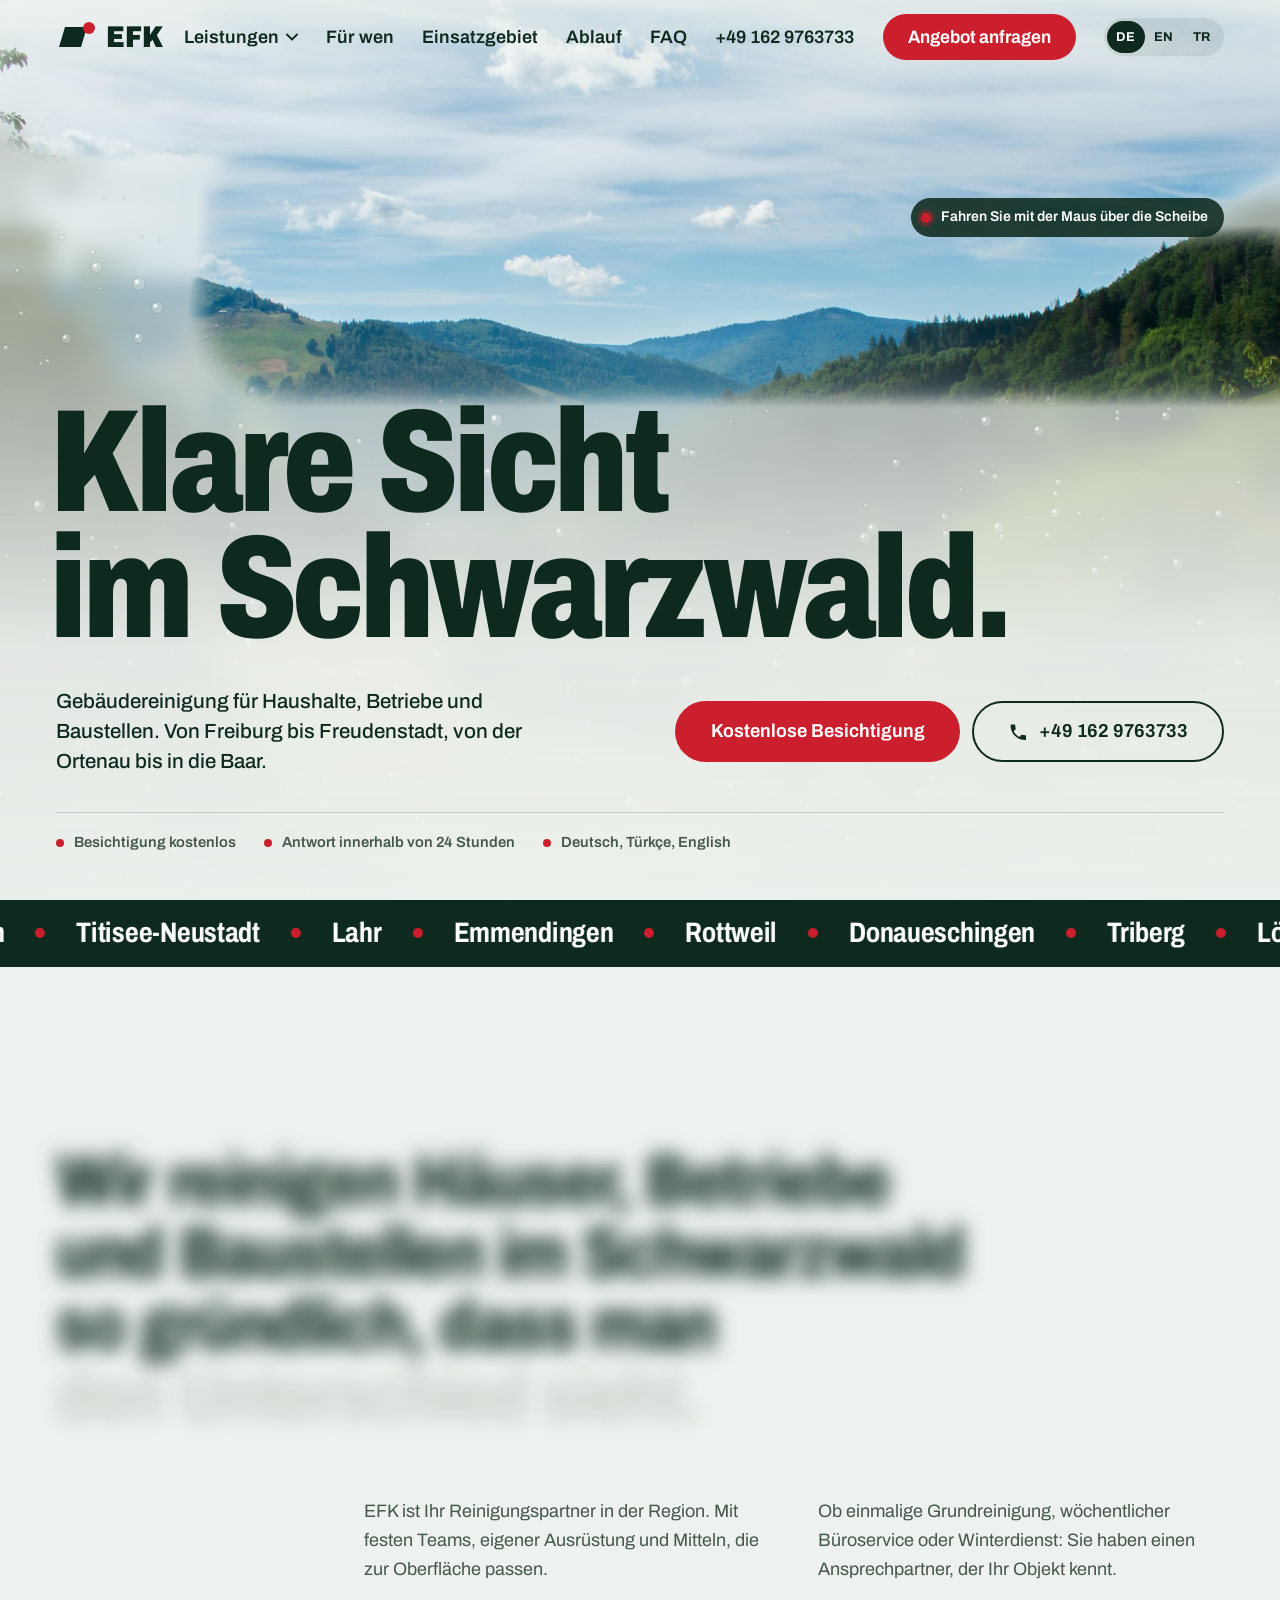
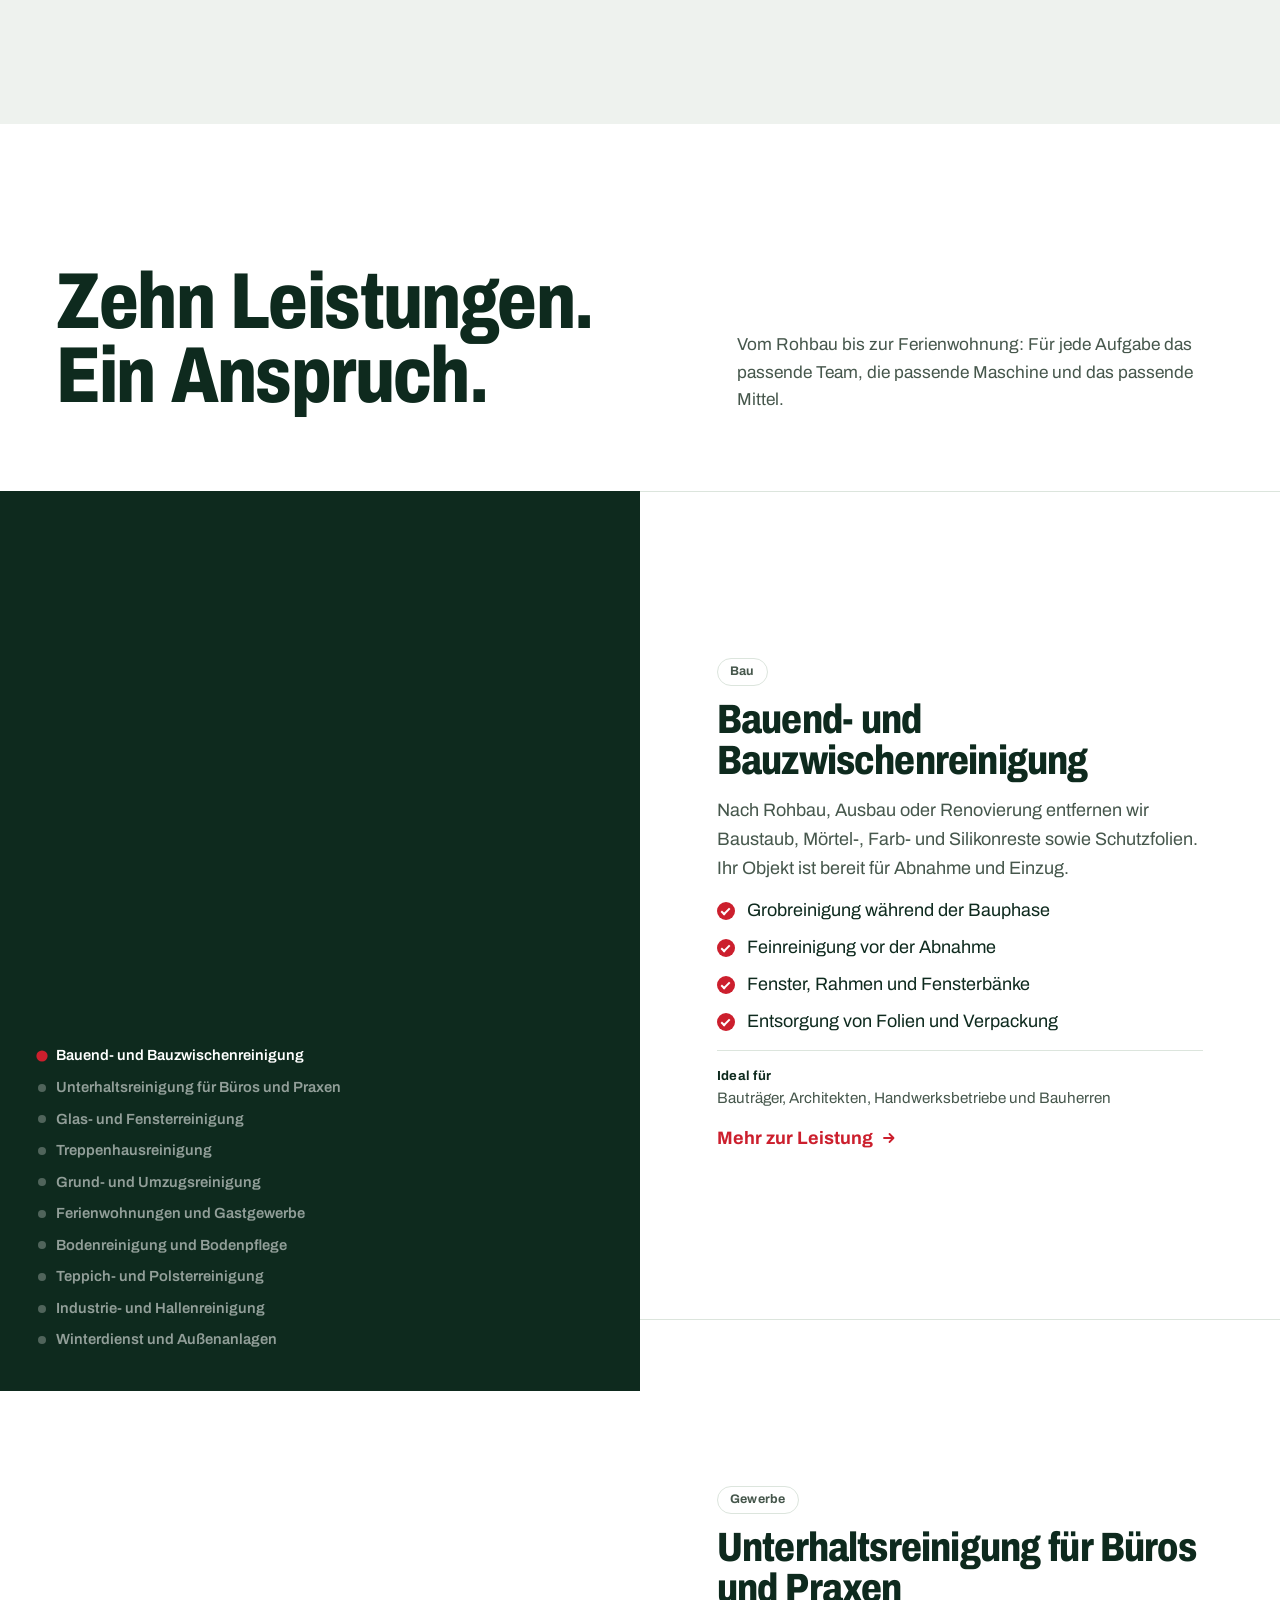
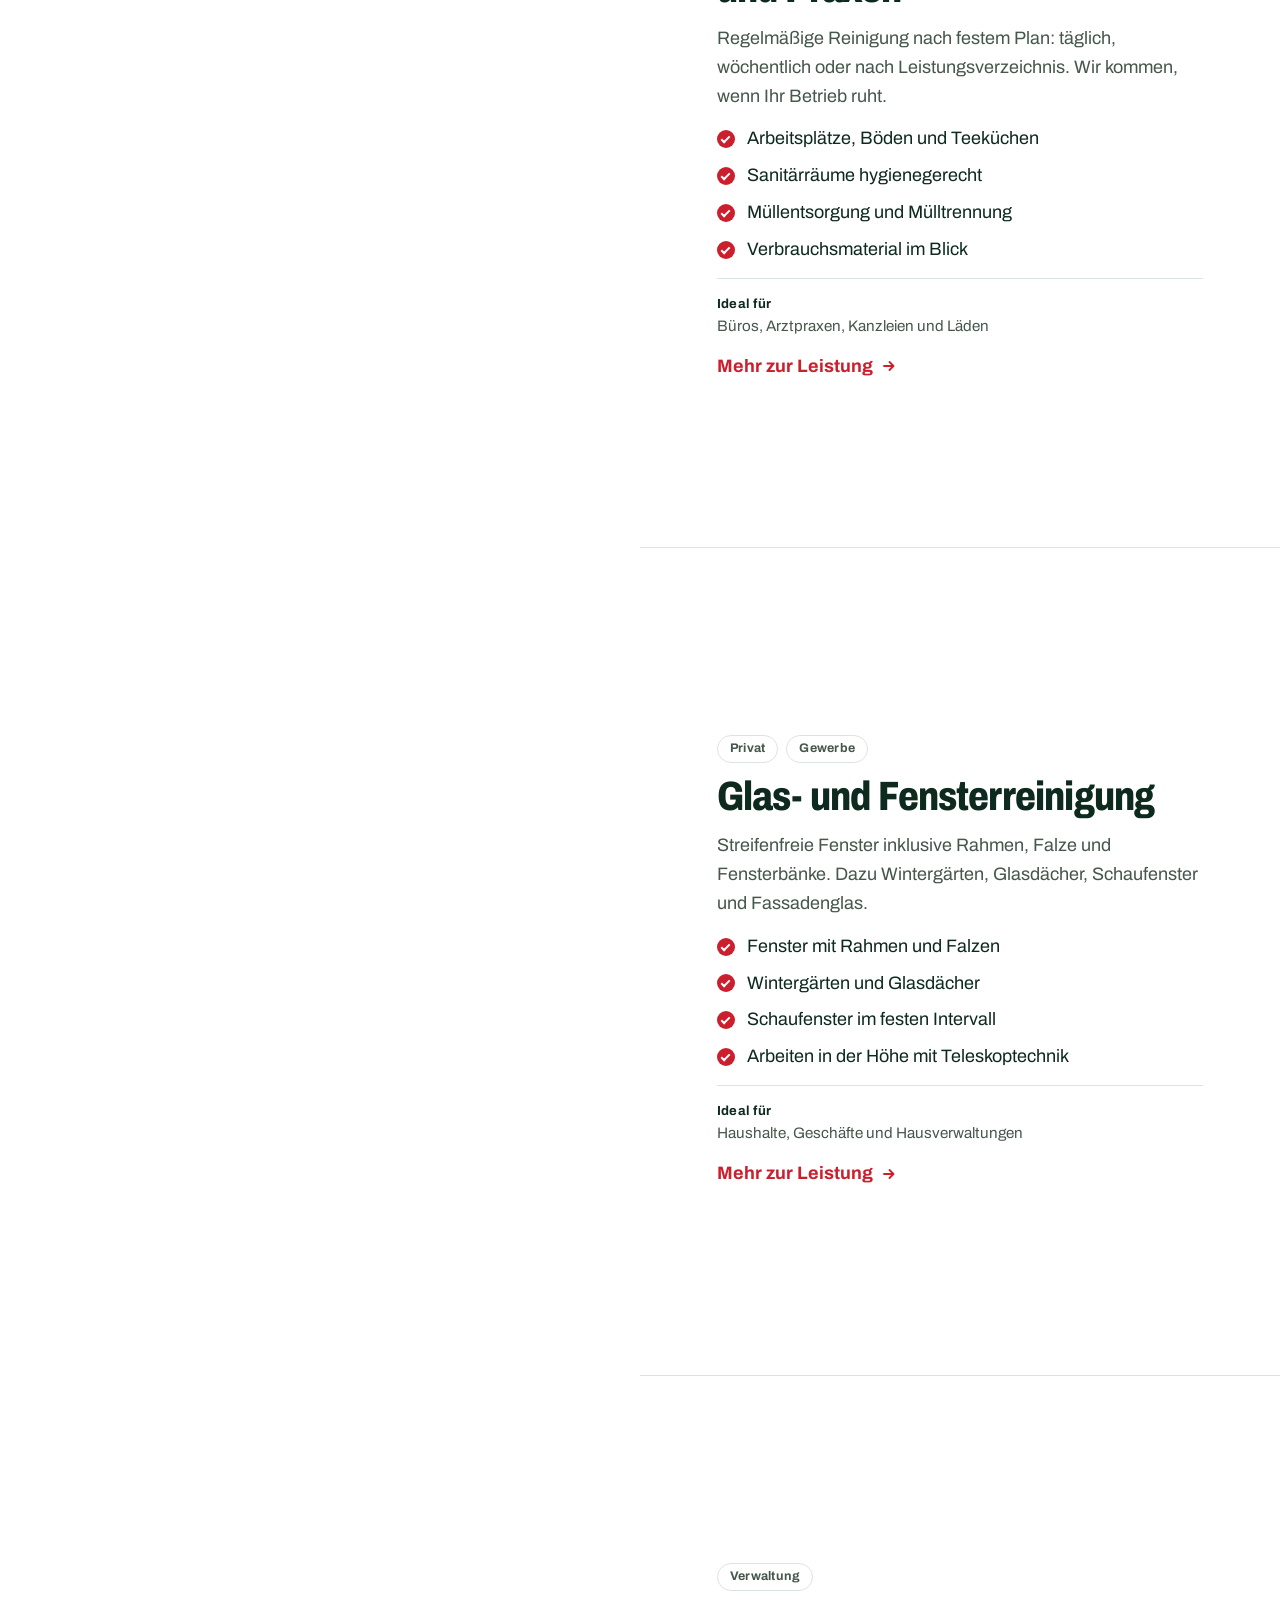
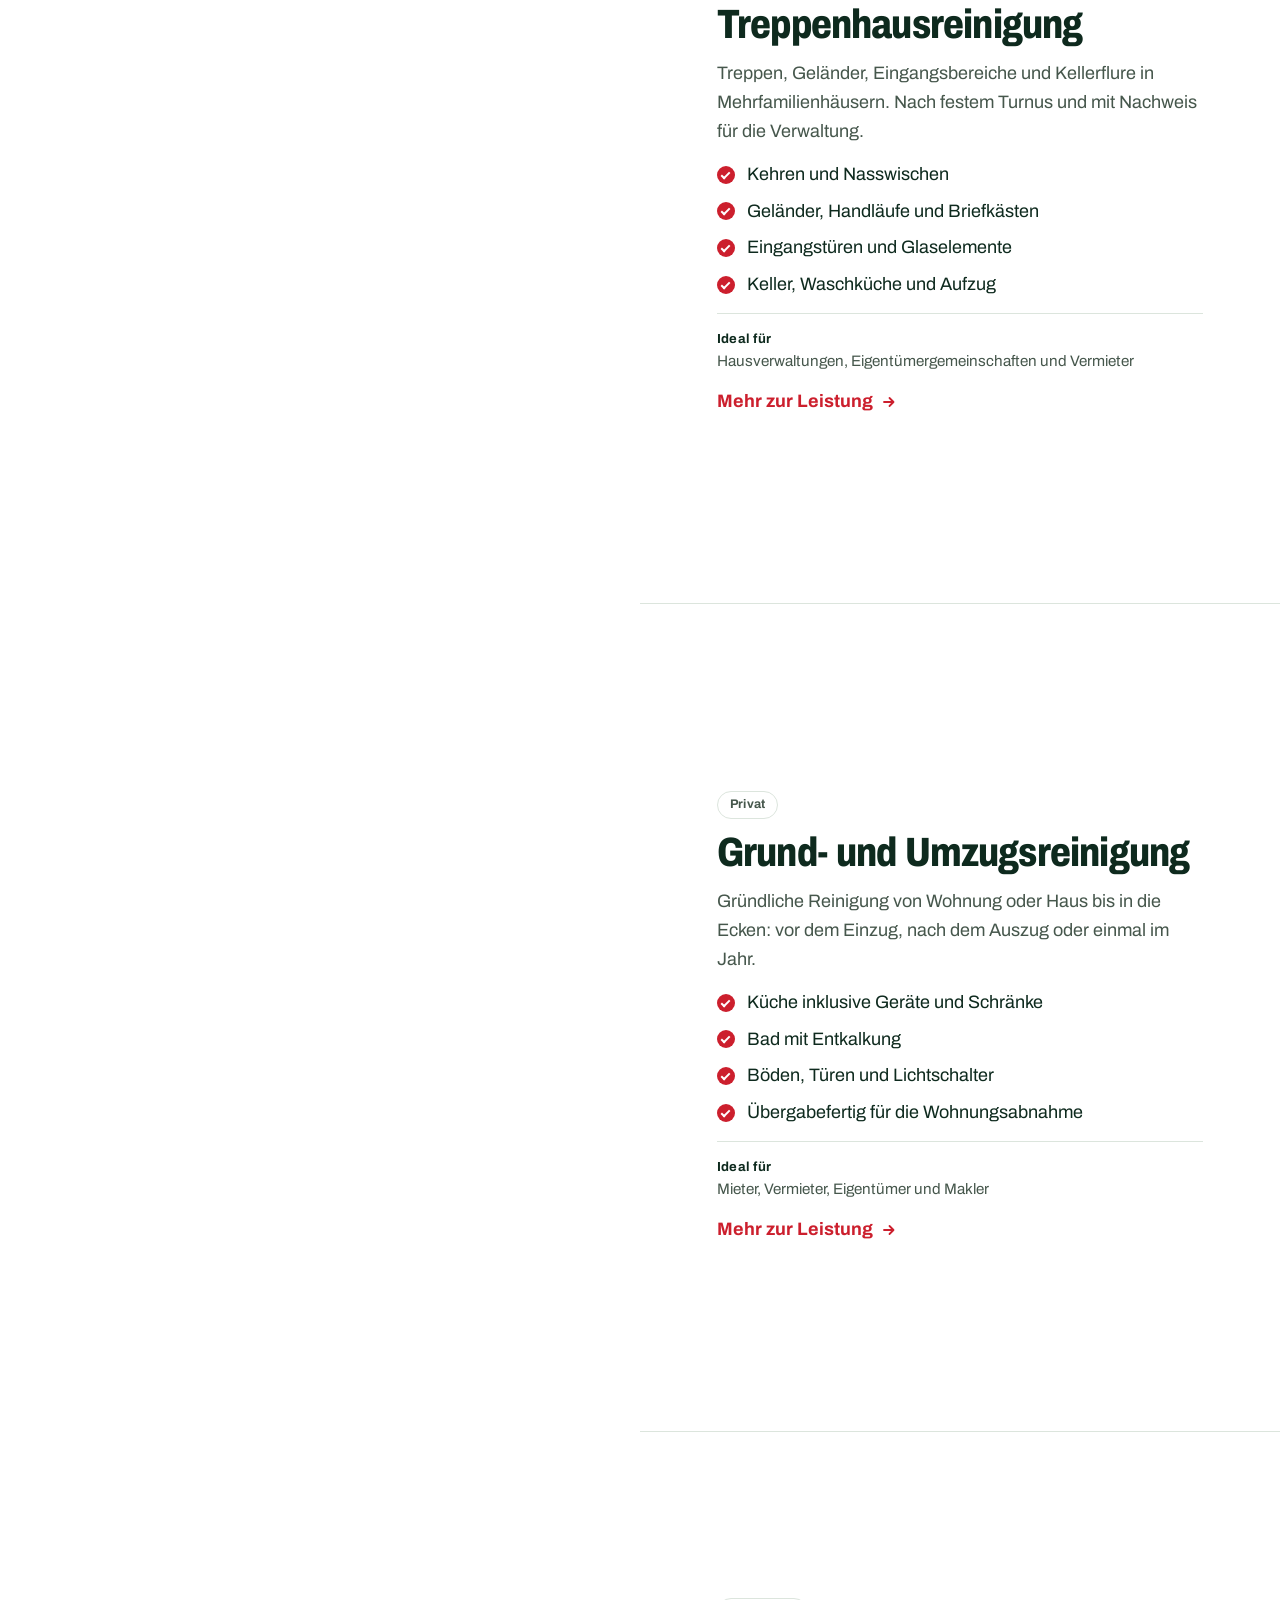
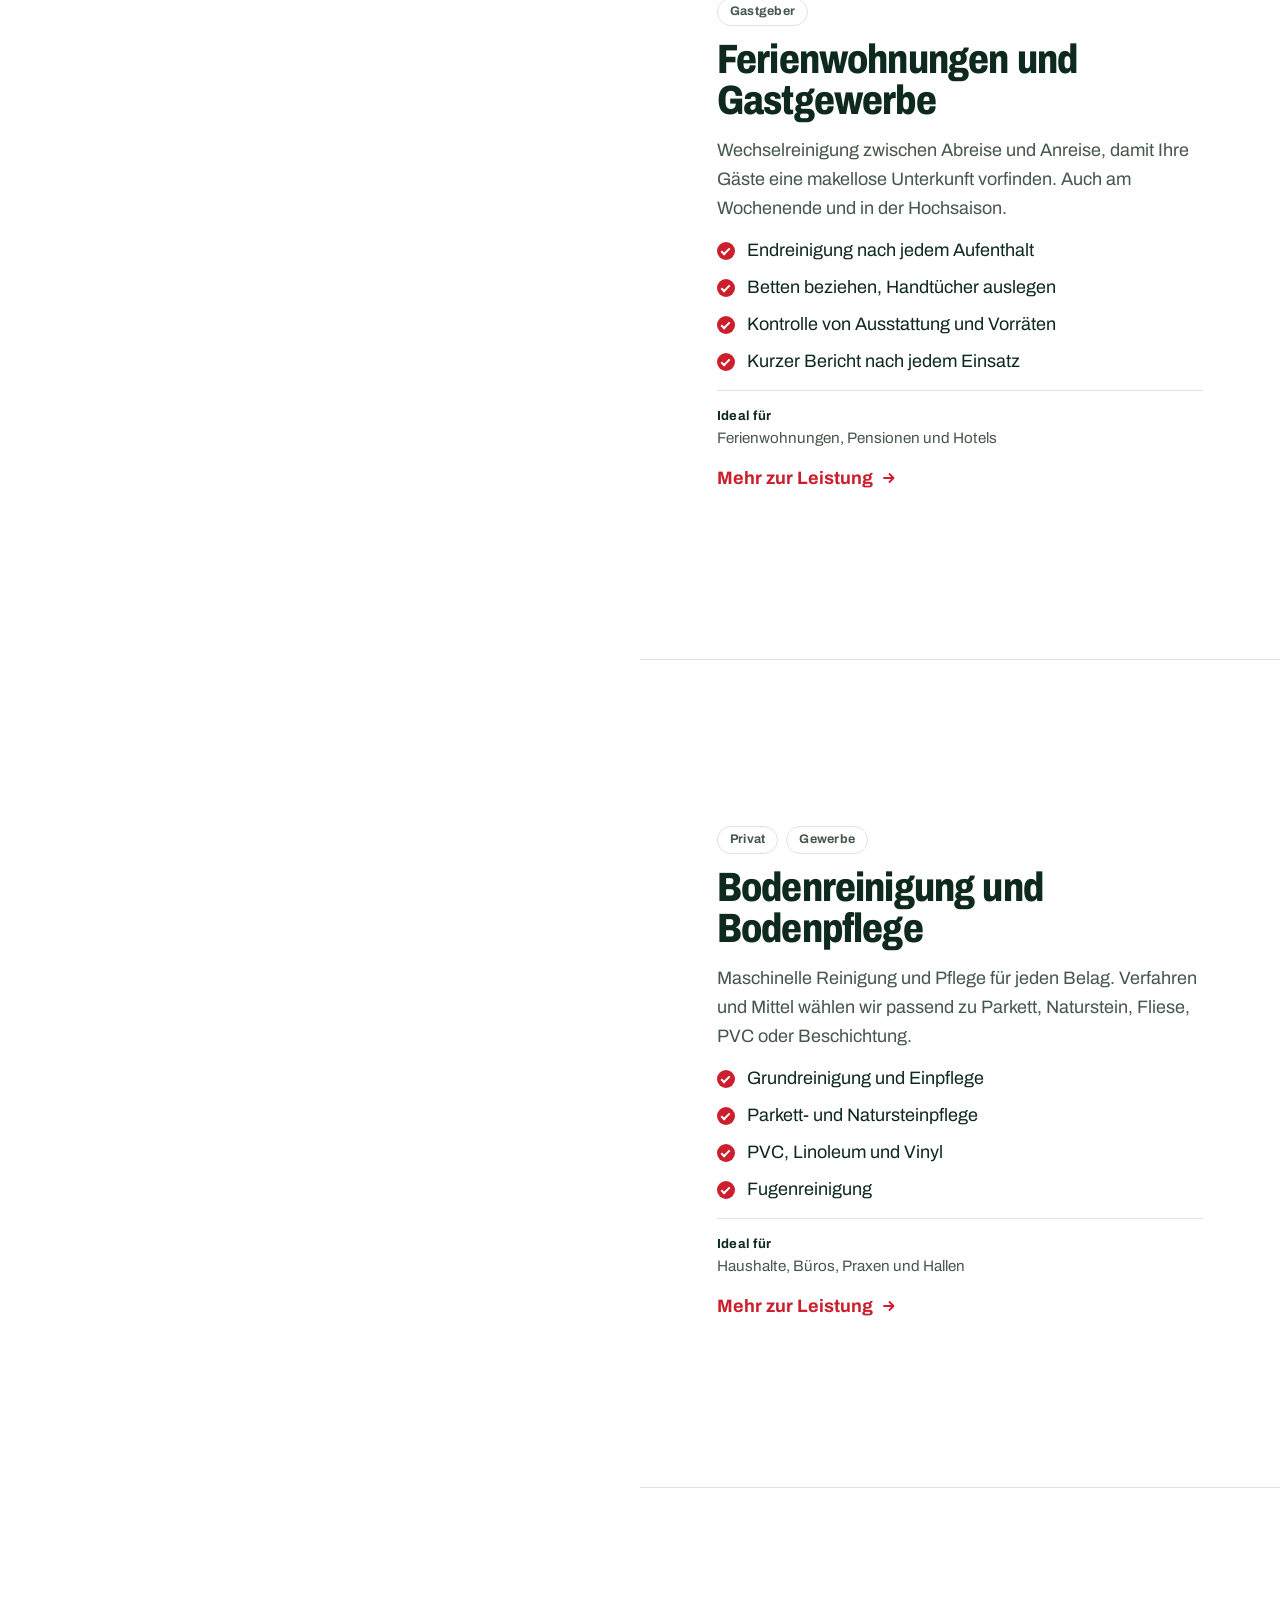
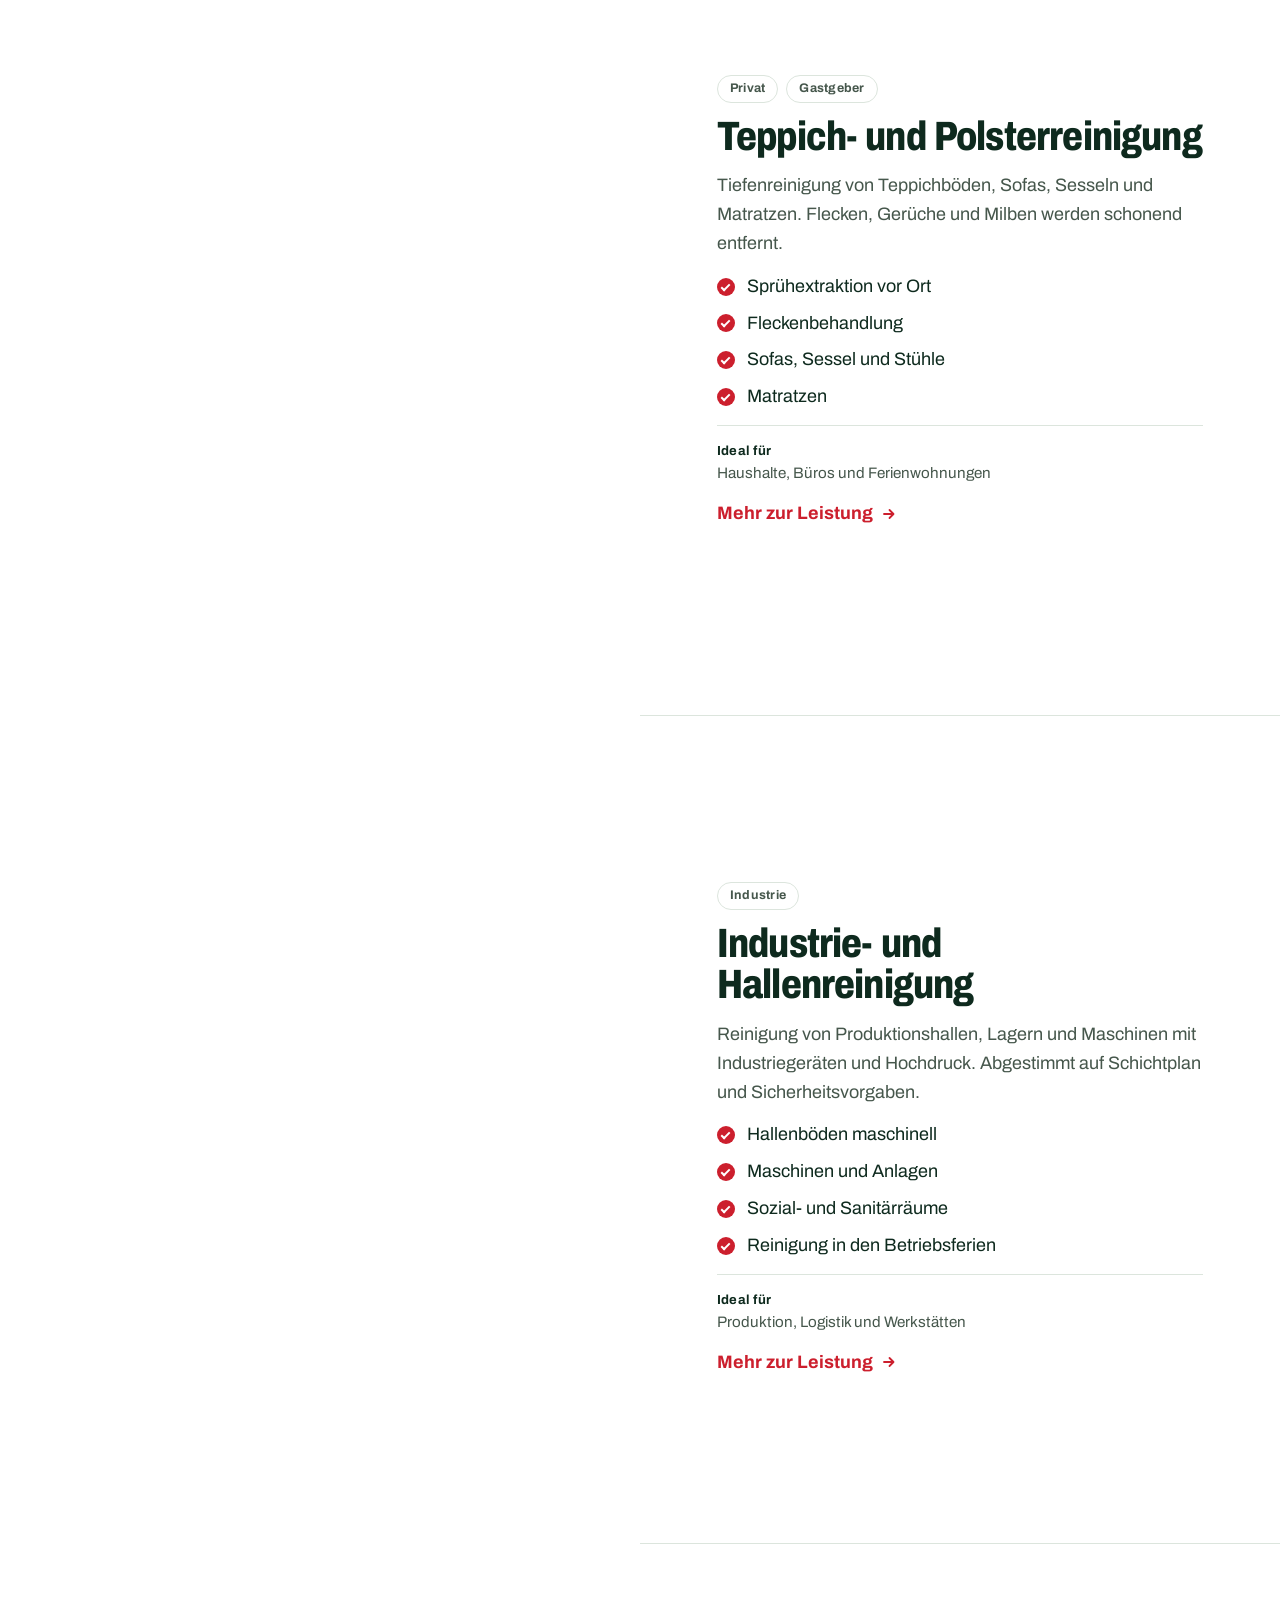
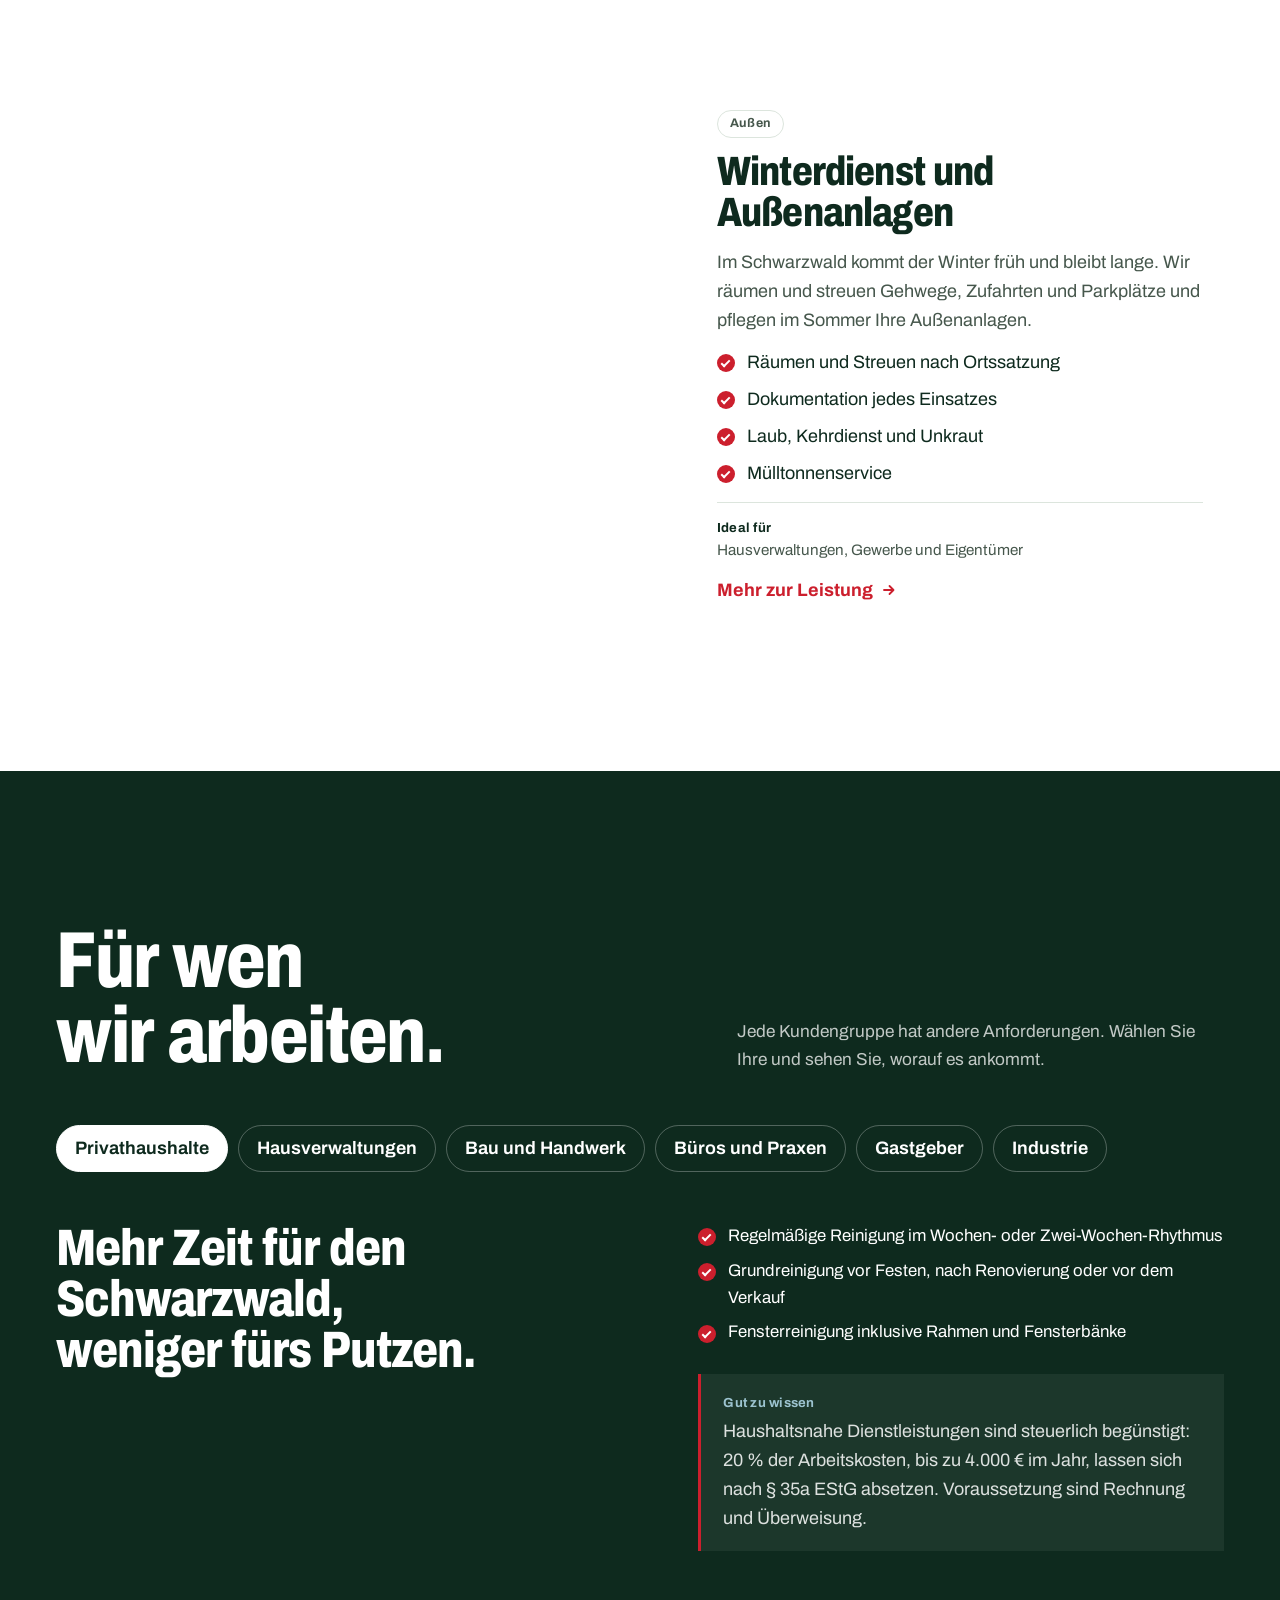
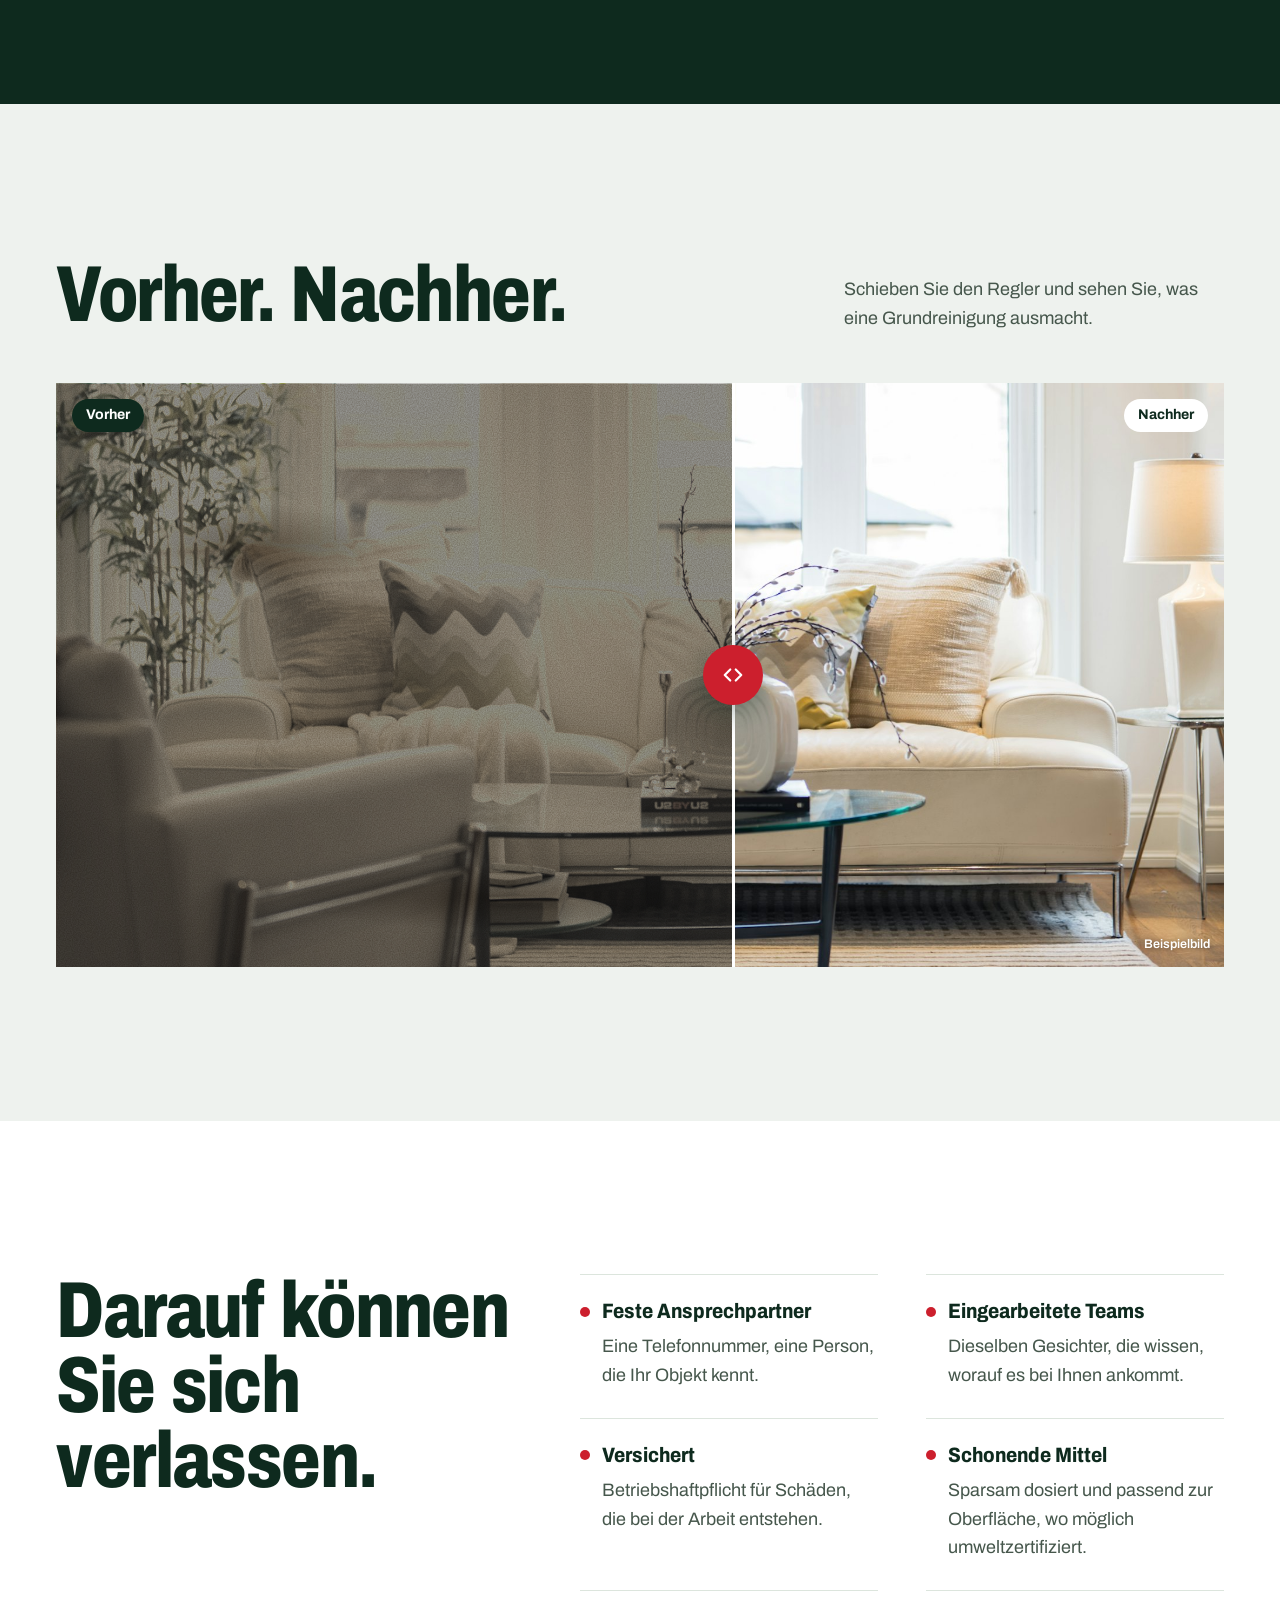
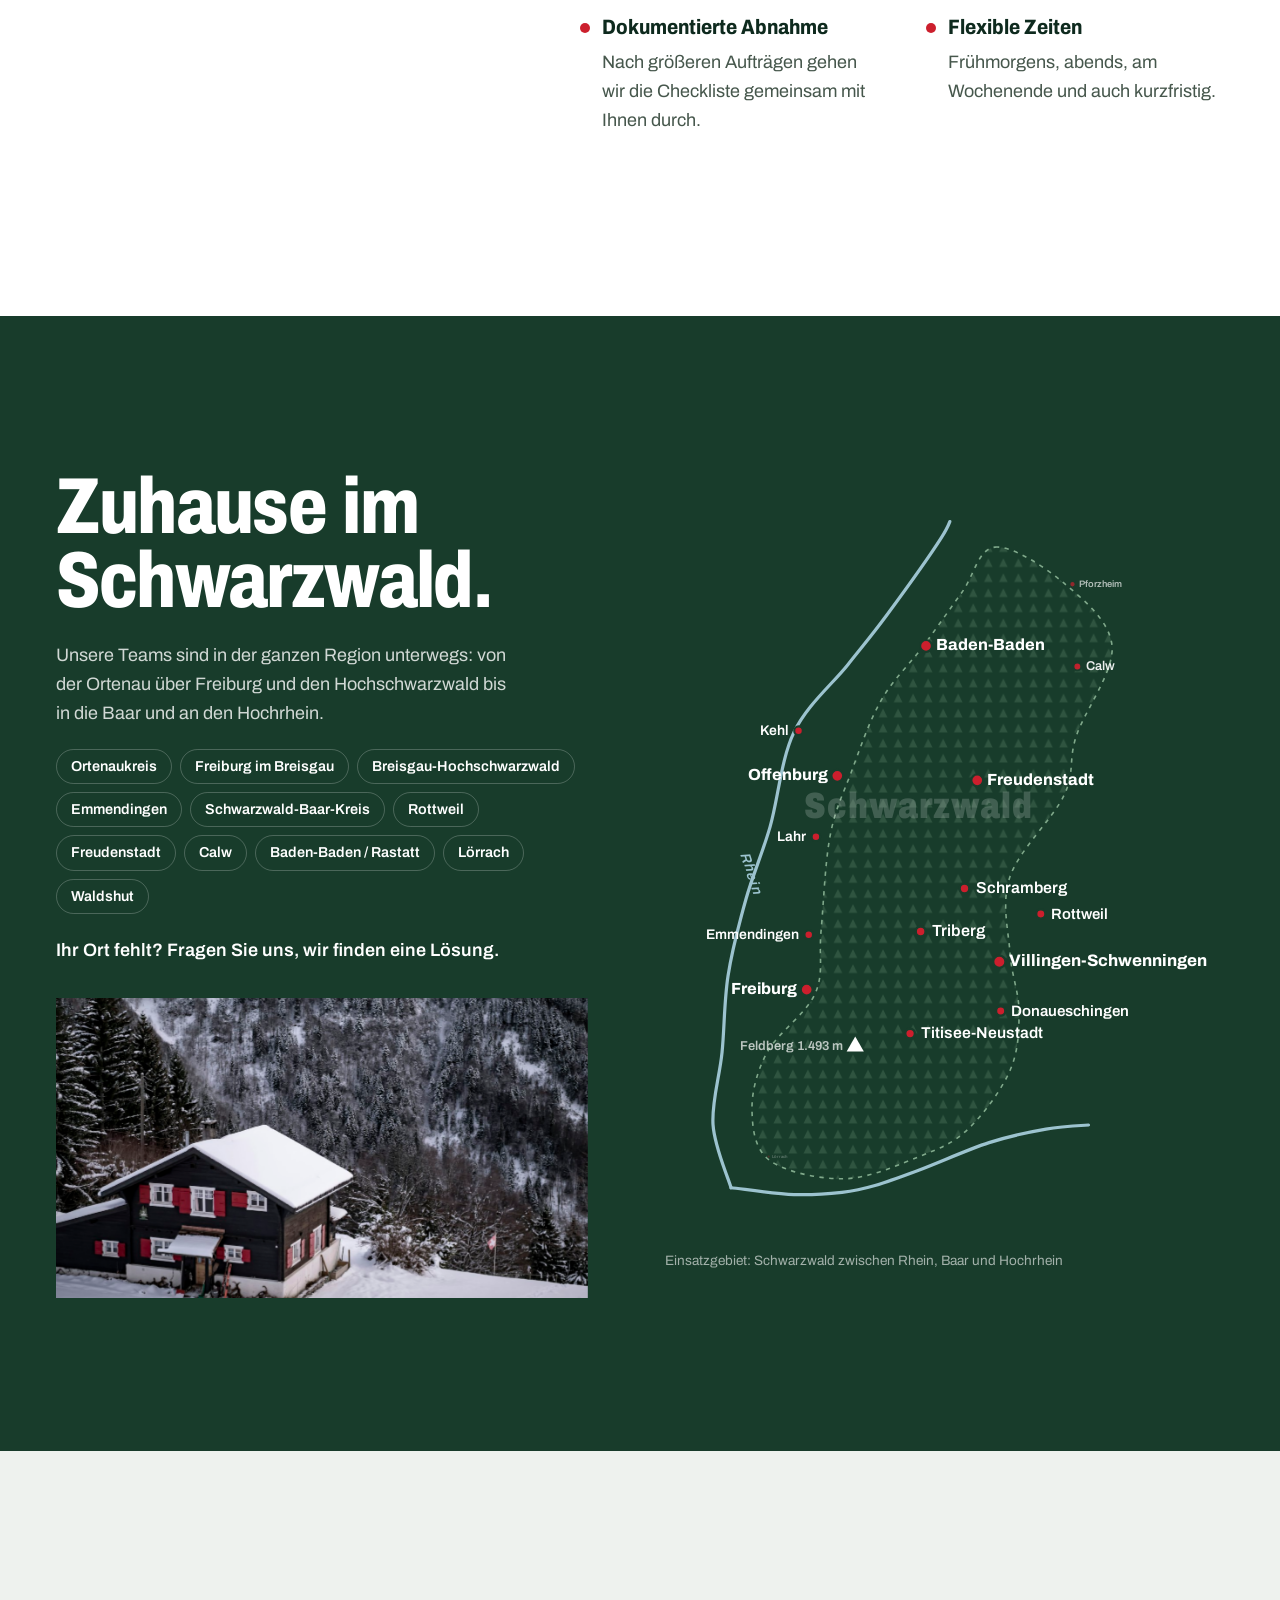
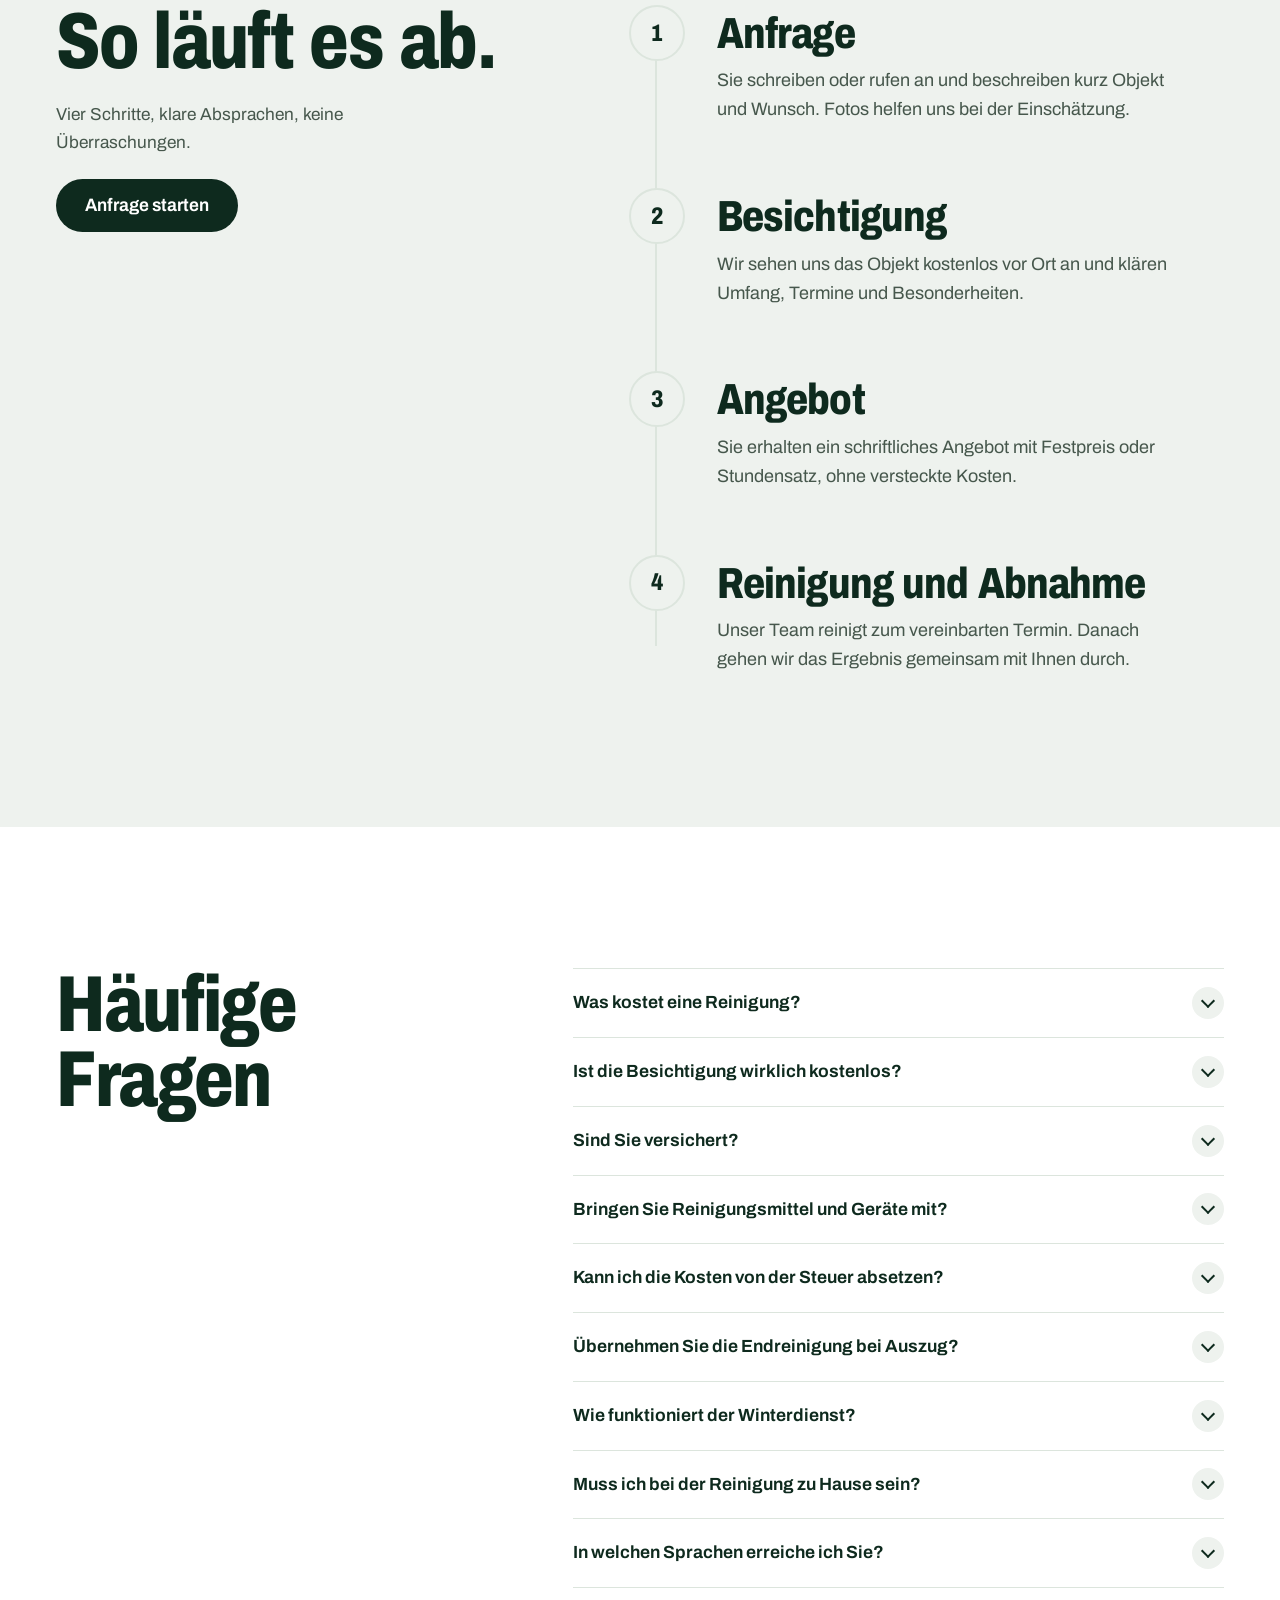
==== commit b10a1e16: "Neugestaltung für Schwarzwald, Leistungsseiten und Rechtstexte - Deutsch als Hauptsprache, Englisch " ====
--- a/index.html
+++ b/index.html
@@ -1,25 +1,25 @@
 <!doctype html>
-<html lang="tr" class="no-js">
+<html lang="de" class="no-js">
 <head>
   <meta charset="utf-8">
   <meta name="viewport" content="width=device-width, initial-scale=1">
-  <title>EFK Temizlik | İnşaat sonrası, daire, zemin ve cam temizliği</title>
-  <meta name="description" content="EFK Temizlik: inşaat sonrası temizlik, daire ve konut temizliği, zemin cilalama, cam ve cephe, ofis, halı-koltuk, mutfak-banyo ve endüstriyel alan temizliği. İz bırakmayan temizlik için ücretsiz keşif isteyin.">
-  <meta name="theme-color" content="#08334D">
+  <title>EFK | Gebäudereinigung im Schwarzwald</title>
+  <meta name="description" content="EFK, Gebäudereinigung im Schwarzwald: Bauendreinigung, Unterhaltsreinigung, Fenster- und Glasreinigung, Treppenhausreinigung, Grund- und Umzugsreinigung, Ferienwohnungen, Bodenpflege, Polsterreinigung, Industriereinigung und Winterdienst. Kostenlose Besichtigung.">
+  <meta name="theme-color" content="#0E2A1E">
   <meta property="og:type" content="website">
-  <meta property="og:locale" content="tr_TR">
-  <meta property="og:title" content="EFK Temizlik | İz bırakmayan temizlik">
-  <meta property="og:description" content="İnşaat sonrası, daire, zemin ve cam temizliğinde profesyonel ekip. Ücretsiz keşif için yazın.">
+  <meta property="og:locale" content="de_DE">
+  <meta property="og:title" content="EFK | Klare Sicht im Schwarzwald">
+  <meta property="og:description" content="Gebäudereinigung für Haushalte, Betriebe und Baustellen im Schwarzwald. Kostenlose Besichtigung, Angebot innerhalb von 24 Stunden.">
   <link rel="icon" href="favicon.svg" type="image/svg+xml">
-  <link rel="preconnect" href="https://fonts.googleapis.com">
-  <link rel="preconnect" href="https://fonts.gstatic.com" crossorigin>
-  <link rel="stylesheet" href="https://fonts.googleapis.com/css2?family=Big+Shoulders+Display:wght@700;800;900&family=Hanken+Grotesk:wght@400;500;600;700&display=swap">
+  <link rel="preload" href="assets/fonts/archivo-latin.woff2" as="font" type="font/woff2" crossorigin>
+  <link rel="canonical" href="https://oeztuerkhamza.github.io/efk-temizlik/">
   <link rel="stylesheet" href="assets/css/style.css">
+  <script type="application/ld+json">{"@context":"https://schema.org","@type":"LocalBusiness","@id":"https://oeztuerkhamza.github.io/efk-temizlik/#business","name":"EFK","description":"Gebäudereinigung im Schwarzwald","url":"https://oeztuerkhamza.github.io/efk-temizlik/","telephone":"+49 162 9763733","knowsLanguage":["de","tr","en"],"areaServed":[{"@type":"Place","name":"Schwarzwald"},{"@type":"Place","name":"Freiburg im Breisgau"},{"@type":"Place","name":"Offenburg"},{"@type":"Place","name":"Lahr"},{"@type":"Place","name":"Emmendingen"},{"@type":"Place","name":"Baden-Baden"},{"@type":"Place","name":"Freudenstadt"},{"@type":"Place","name":"Villingen-Schwenningen"},{"@type":"Place","name":"Donaueschingen"},{"@type":"Place","name":"Titisee-Neustadt"},{"@type":"Place","name":"Rottweil"},{"@type":"Place","name":"Lörrach"},{"@type":"Place","name":"Waldshut-Tiengen"}]}</script>
   <script>
     document.documentElement.className = 'js';
     try {
       var l = new URLSearchParams(location.search).get('lang') || localStorage.getItem('efk-lang');
-      if (l === 'en' || l === 'de') {
+      if (l === 'en' || l === 'tr') {
         document.documentElement.classList.add('i18n-pending');
         setTimeout(function () { document.documentElement.classList.remove('i18n-pending'); }, 3000);
       }
@@ -27,380 +27,625 @@
   </script>
 </head>
 <body>
-  <a class="skip" href="#icerik" data-i18n="skip">Ana içeriğe geç</a>
-
-  <!-- ============ HEADER ============ -->
+  <a class="skip" href="#inhalt" data-i18n="skip">Zum Inhalt springen</a>
+
+  <!-- ================= HEADER ================= -->
   <header class="site-header" id="top">
-    <a class="brand" href="#top" aria-label="EFK Temizlik ana sayfa" data-i18n-attr="aria-label:aria.home">
-      <svg class="brand-mark" viewBox="0 0 32 32" aria-hidden="true">
-        <path d="M10 3h20l-5.5 19H4.5z" fill="#FFD400"/>
-        <path d="M4 27.5h19.5" stroke="currentColor" stroke-width="3.4" stroke-linecap="round"/>
+    <a class="brand" href="#top" aria-label="EFK, zur Startseite" data-i18n-attr="aria-label:aria.home">
+      <svg class="brand-mark" viewBox="0 0 40 32" aria-hidden="true">
+        <path d="M9 6h22l-6 20H3z" fill="currentColor"/>
+        <circle cx="33" cy="7" r="6" fill="#CC1F2D"/>
       </svg>
       <span class="brand-name">EFK</span>
     </a>
 
-    <nav class="nav" id="nav" aria-label="Ana menü" data-i18n-attr="aria-label:aria.menu">
+    <nav class="nav" id="nav" aria-label="Hauptmenü" data-i18n-attr="aria-label:aria.menu">
       <ul class="nav-list">
-        <li><a href="#hizmetler" data-i18n="nav.services">Hizmetler</a></li>
-        <li><a href="#fark" data-i18n="nav.diff">Fark</a></li>
-        <li><a href="#surec" data-i18n="nav.process">Süreç</a></li>
-        <li><a href="#sss" data-i18n="nav.faq">Sorular</a></li>
-        <li class="nav-cta"><a class="btn btn--yellow" href="#iletisim"><span data-i18n="nav.quote">Teklif al</span></a></li>
+        <li class="has-mega">
+          <button class="nav-trigger" type="button" aria-expanded="false" aria-controls="mega"><span data-i18n="nav.services">Leistungen</span><svg viewBox="0 0 12 8" aria-hidden="true"><path d="M1 1.5l5 5 5-5" fill="none" stroke="currentColor" stroke-width="1.8" stroke-linecap="round" stroke-linejoin="round"/></svg></button>
+          <div class="mega" id="mega">
+            <div class="mega-col">
+              <p class="mega-title" data-i18n="mega.laufend">Laufende Reinigung</p>
+              <ul>
+                <li><a href="leistungen/unterhaltsreinigung/" data-i18n="svc.unterhaltsreinigung">Unterhaltsreinigung</a></li>
+                <li><a href="leistungen/treppenhausreinigung/" data-i18n="svc.treppenhausreinigung">Treppenhausreinigung</a></li>
+                <li><a href="leistungen/glasreinigung/" data-i18n="svc.glasreinigung">Glas- und Fensterreinigung</a></li>
+                <li><a href="leistungen/winterdienst/" data-i18n="svc.winterdienst">Winterdienst</a></li>
+              </ul>
+            </div>
+            <div class="mega-col">
+              <p class="mega-title" data-i18n="mega.spezial">Spezialreinigung</p>
+              <ul>
+                <li><a href="leistungen/bauendreinigung/" data-i18n="svc.bauendreinigung">Bauendreinigung</a></li>
+                <li><a href="leistungen/grundreinigung/" data-i18n="svc.grundreinigung">Grund- und Umzugsreinigung</a></li>
+                <li><a href="leistungen/bodenpflege/" data-i18n="svc.bodenpflege">Bodenpflege</a></li>
+                <li><a href="leistungen/polsterreinigung/" data-i18n="svc.polsterreinigung">Teppich- und Polsterreinigung</a></li>
+              </ul>
+            </div>
+            <div class="mega-col">
+              <p class="mega-title" data-i18n="mega.branchen">Branchen</p>
+              <ul>
+                <li><a href="leistungen/ferienwohnungen/" data-i18n="svc.ferienwohnungen">Ferienwohnungen</a></li>
+                <li><a href="leistungen/industriereinigung/" data-i18n="svc.industriereinigung">Industriereinigung</a></li>
+              </ul>
+            </div>
+            <div class="mega-col mega-help">
+              <p data-i18n="mega.help">Nicht sicher, welche Leistung passt? Rufen Sie an, wir beraten Sie gern.</p>
+              <a class="mega-phone" href="tel:+491629763733">+49 162 9763733</a>
+            </div>
+          </div>
+        </li>
+        <li><a href="#fuer-wen" data-i18n="nav.clients">Für wen</a></li>
+        <li><a href="#gebiet" data-i18n="nav.area">Einsatzgebiet</a></li>
+        <li><a href="#ablauf" data-i18n="nav.process">Ablauf</a></li>
+        <li><a href="#faq" data-i18n="nav.faq">FAQ</a></li>
+        <li class="nav-phone"><a href="tel:+491629763733">+49 162 9763733</a></li>
+        <li class="nav-cta"><a class="btn btn--red" href="#kontakt"><span data-i18n="nav.quote">Angebot anfragen</span></a></li>
       </ul>
     </nav>
 
-    <div class="lang" role="group" aria-label="Dil / Language / Sprache">
-      <button type="button" data-lang="tr" aria-pressed="true" lang="tr" title="Türkçe">TR</button>
+    <div class="lang" role="group" aria-label="Sprache / Language / Dil">
+      <button type="button" data-lang="de" aria-pressed="true" lang="de" title="Deutsch">DE</button>
       <button type="button" data-lang="en" aria-pressed="false" lang="en" title="English">EN</button>
-      <button type="button" data-lang="de" aria-pressed="false" lang="de" title="Deutsch">DE</button>
+      <button type="button" data-lang="tr" aria-pressed="false" lang="tr" title="Türkçe">TR</button>
     </div>
 
     <button class="menu-btn" type="button" aria-expanded="false" aria-controls="nav">
-      <span class="menu-btn-label" data-i18n="menu">Menü</span>
+      <span data-i18n="menu">Menü</span>
       <span class="menu-btn-bars" aria-hidden="true"><i></i><i></i></span>
     </button>
   </header>
 
-  <main id="icerik">
-
-    <!-- ============ HERO: buğulu cam ============ -->
+  <main id="inhalt">
+
+    <!-- ================= HERO: beschlagene Scheibe vor dem Schwarzwald ================= -->
     <section class="hero" aria-labelledby="hero-title">
       <div class="hero-media">
-        <img src="assets/img/hero.jpg" width="1800" height="1200" alt="Geniş siyah doğramalı pencereleri olan, ışık dolu temiz bir salon" data-i18n-attr="alt:hero.alt" fetchpriority="high" decoding="async">
+        <img src="assets/img/hero-schwarzwald.jpg" width="2200" height="1467" alt="Blick in ein grünes Schwarzwaldtal mit bewaldeten Hängen und Wiesen" data-i18n-attr="alt:hero.alt" fetchpriority="high" decoding="async">
         <canvas class="hero-fog" aria-hidden="true"></canvas>
       </div>
 
-      <p class="hero-hint" aria-hidden="true"><span class="hint-desktop" data-i18n="hero.hintDesktop">Camı silmek için fareyi gezdirin</span><span class="hint-touch" data-i18n="hero.hintTouch">Camı silmek için parmağınızı kaydırın</span></p>
+      <p class="hero-hint" aria-hidden="true"><span class="hint-desktop" data-i18n="hero.hintDesktop">Fahren Sie mit der Maus über die Scheibe</span><span class="hint-touch" data-i18n="hero.hintTouch">Wischen Sie mit dem Finger über die Scheibe</span></p>
 
       <div class="hero-inner">
-        <h1 class="hero-title" id="hero-title" data-i18n="hero.title" data-i18n-html>İz bırakmayan <br>temizlik.</h1>
+        <h1 class="hero-title" id="hero-title" data-i18n="hero.title" data-i18n-html>Klare Sicht <br>im Schwarzwald.</h1>
         <div class="hero-row">
-          <p class="hero-lead" data-i18n="hero.lead">İnşaat sonrası, daire, zemin ve cam temizliğinde yüzeyi ilk günkü haline getiren ekip.</p>
+          <p class="hero-lead" data-i18n="hero.lead">Gebäudereinigung für Haushalte, Betriebe und Baustellen. Von Freiburg bis Freudenstadt, von der Ortenau bis in die Baar.</p>
           <div class="hero-actions">
-            <a class="btn btn--yellow btn--lg" href="#iletisim"><span data-i18n="hero.cta1">Ücretsiz keşif iste</span></a>
-            <a class="btn btn--ghost btn--lg" href="#hizmetler"><span data-i18n="hero.cta2">Hizmetleri gör</span></a>
-          </div>
-        </div>
-      </div>
-    </section>
-
-    <!-- ============ UYARI BANDI ============ -->
-    <div class="tape" aria-hidden="true">
-      <div class="tape-track">
-        <div class="tape-group">
-          <span data-i18n="tape.1">İnşaat sonrası temizlik</span><span data-i18n="tape.2">Daire ve konut</span><span data-i18n="tape.3">Zemin cilalama</span><span data-i18n="tape.4">Cam ve cephe</span><span data-i18n="tape.5">Ofis ve iş yeri</span><span data-i18n="tape.6">Halı ve koltuk</span><span data-i18n="tape.7">Mutfak ve banyo</span><span data-i18n="tape.8">Endüstriyel alanlar</span>
-        </div>
-        <div class="tape-group">
-          <span data-i18n="tape.1">İnşaat sonrası temizlik</span><span data-i18n="tape.2">Daire ve konut</span><span data-i18n="tape.3">Zemin cilalama</span><span data-i18n="tape.4">Cam ve cephe</span><span data-i18n="tape.5">Ofis ve iş yeri</span><span data-i18n="tape.6">Halı ve koltuk</span><span data-i18n="tape.7">Mutfak ve banyo</span><span data-i18n="tape.8">Endüstriyel alanlar</span>
-        </div>
+            <a class="btn btn--red btn--lg" href="#kontakt"><span data-i18n="hero.cta1">Kostenlose Besichtigung</span></a>
+            <a class="btn btn--ghost btn--lg" href="tel:+491629763733"><span><svg class="ico" viewBox="0 0 24 24" aria-hidden="true"><path d="M6.6 10.8a15.1 15.1 0 0 0 6.6 6.6l2.2-2.2a1 1 0 0 1 1-.25 11.4 11.4 0 0 0 3.6.57 1 1 0 0 1 1 1V20a1 1 0 0 1-1 1A17 17 0 0 1 3 4a1 1 0 0 1 1-1h3.5a1 1 0 0 1 1 1c0 1.25.2 2.45.57 3.6a1 1 0 0 1-.25 1z" fill="currentColor"/></svg>+49 162 9763733</span></a>
+          </div>
+        </div>
+        <ul class="hero-facts">
+          <li data-i18n="hero.fact1">Besichtigung kostenlos</li>
+          <li data-i18n="hero.fact2">Antwort innerhalb von 24 Stunden</li>
+          <li data-i18n="hero.fact3">Deutsch, Türkçe, English</li>
+        </ul>
+      </div>
+    </section>
+
+    <!-- ================= ORTSBAND ================= -->
+    <div class="towns" aria-hidden="true">
+      <div class="towns-track">
+        <div class="towns-group"><span>Freiburg</span><span>Offenburg</span><span>Baden-Baden</span><span>Freudenstadt</span><span>Villingen-Schwenningen</span><span>Titisee-Neustadt</span><span>Lahr</span><span>Emmendingen</span><span>Rottweil</span><span>Donaueschingen</span><span>Triberg</span><span>Lörrach</span></div>
+        <div class="towns-group"><span>Freiburg</span><span>Offenburg</span><span>Baden-Baden</span><span>Freudenstadt</span><span>Villingen-Schwenningen</span><span>Titisee-Neustadt</span><span>Lahr</span><span>Emmendingen</span><span>Rottweil</span><span>Donaueschingen</span><span>Triberg</span><span>Lörrach</span></div>
       </div>
     </div>
 
-    <!-- ============ GİRİŞ CÜMLESİ ============ -->
+    <!-- ================= INTRO ================= -->
     <section class="intro" aria-label="EFK">
-      <div class="intro-inner">
-        <p class="statement" data-i18n="intro.statement">Şantiyenin tozunu, evin lekesini, camın izini siler; her yüzeyi ilk günkü haline getiririz.</p>
-        <p class="intro-sub" data-i18n="intro.sub">EFK; konut, ofis, şantiye ve fabrikalarda çalışan profesyonel bir temizlik ekibidir. Her yüzey için ayrı ürün, ayrı yöntem, tek standart.</p>
-      </div>
-    </section>
-
-    <!-- ============ HİZMETLER: yatay akış ============ -->
-    <section class="services" id="hizmetler" aria-labelledby="hizmetler-title">
-      <div class="services-pin">
-        <div class="services-track">
-
-          <div class="services-intro">
-            <h2 class="h2" id="hizmetler-title" data-i18n="services.title">Sekiz alan. Aynı titizlik.</h2>
-            <p data-i18n="services.lead">Şantiyeden salona, vitrinden fabrikaya. Ekip, ekipman ve ürün her işte yüzeye göre seçilir.</p>
-            <p class="services-hint" data-i18n="services.hint">Aşağı kaydırdıkça hizmetler yana akar.</p>
-          </div>
-
-          <article class="svc">
-            <div class="svc-media"><img src="assets/img/insaat.jpg" width="1400" height="934" alt="Tadilatı biten, merdiveni ve malzemeleri hâlâ içeride duran geniş boş daire" data-i18n-attr="alt:s1.alt" loading="lazy" decoding="async"></div>
-            <div class="svc-body">
-              <h3 data-i18n="s1.title">İnşaat sonrası temizlik</h3>
-              <p data-i18n="s1.desc">Boya, alçı ve çimento tozunu; silikon, etiket ve koruma bandı kalıntılarını temizler, daireyi anahtar tesliminden önce hazır hale getiririz.</p>
-              <ul>
-                <li data-i18n="s1.l1">Ağır toz ve moloz alma</li>
-                <li data-i18n="s1.l2">Boya, alçı ve silikon lekesi</li>
-                <li data-i18n="s1.l3">Kapı, pencere ve doğrama detayları</li>
-              </ul>
-            </div>
-          </article>
-
-          <article class="svc">
-            <div class="svc-media"><img src="assets/img/daire.jpg" width="1400" height="788" alt="Aydınlık bir oturma odasının zeminini paspaslayan temizlik görevlisi" data-i18n-attr="alt:s2.alt" loading="lazy" decoding="async"></div>
-            <div class="svc-body">
-              <h3 data-i18n="s2.title">Daire ve konut temizliği</h3>
-              <p data-i18n="s2.desc">Düzenli bakım, taşınma öncesi veya sonrası ve bayram temizliği. Odalar, mutfak, banyo, balkon; her köşe kontrol listesiyle.</p>
-              <ul>
-                <li data-i18n="s2.l1">Taşınma öncesi ve sonrası</li>
-                <li data-i18n="s2.l2">Haftalık ve aylık bakım</li>
-                <li data-i18n="s2.l3">Balkon ve dolap içleri</li>
-              </ul>
-            </div>
-          </article>
-
-          <article class="svc">
-            <div class="svc-media"><img src="assets/img/zemin.jpg" width="1400" height="932" alt="Geniş bir salonda zemin temizleme makinesiyle çalışan operatör" data-i18n-attr="alt:s3.alt" loading="lazy" decoding="async"></div>
-            <div class="svc-body">
-              <h3 data-i18n="s3.title">Zemin temizliği ve cilalama</h3>
-              <p data-i18n="s3.desc">Mermer, granit, parke, seramik ve epoksi zeminleri makineyle yıkar, derz aralarındaki kiri alır, yüzeye uygun cila uygularız.</p>
-              <ul>
-                <li data-i18n="s3.l1">Mermer parlatma</li>
-                <li data-i18n="s3.l2">Epoksi ve beton zemin</li>
-                <li data-i18n="s3.l3">Derz ve leke temizliği</li>
-              </ul>
-            </div>
-          </article>
-
-          <article class="svc">
-            <div class="svc-media"><img src="assets/img/cam.jpg" width="1400" height="933" alt="Yüksek bir binanın camını temizleyen çalışan" data-i18n-attr="alt:s4.alt" loading="lazy" decoding="async"></div>
-            <div class="svc-body">
-              <h3 data-i18n="s4.title">Cam ve cephe temizliği</h3>
-              <p data-i18n="s4.desc">Vitrin, giydirme cephe, balkon ve pencere camlarını iz bırakmadan siler; yüksek katlarda yüksekte çalışma ekipmanıyla ilerleriz.</p>
-              <ul>
-                <li data-i18n="s4.l1">Vitrin ve pencere</li>
-                <li data-i18n="s4.l2">Giydirme cephe</li>
-                <li data-i18n="s4.l3">Çerçeve ve doğrama</li>
-              </ul>
-            </div>
-          </article>
-
-          <article class="svc">
-            <div class="svc-media"><img src="assets/img/ofis.jpg" width="1400" height="1120" alt="Cam bölmeli bir ofiste elektrikli süpürgeyle çalışan temizlik görevlisi" data-i18n-attr="alt:s5.alt" loading="lazy" decoding="async"></div>
-            <div class="svc-body">
-              <h3 data-i18n="s5.title">Ofis ve iş yeri temizliği</h3>
-              <p data-i18n="s5.desc">Ofis, mağaza, klinik ve restoranlar için günlük, haftalık veya aylık plan. Mesai dışında çalışır, işinizi aksatmayız.</p>
-              <ul>
-                <li data-i18n="s5.l1">Günlük ve haftalık plan</li>
-                <li data-i18n="s5.l2">Mesai dışı çalışma</li>
-                <li data-i18n="s5.l3">Sarf malzeme takibi</li>
-              </ul>
-            </div>
-          </article>
-
-          <article class="svc">
-            <div class="svc-media"><img src="assets/img/koltuk.jpg" width="1400" height="933" alt="Eldiven takmış bir çalışan koltuk kumaşını makineyle temizliyor" data-i18n-attr="alt:s6.alt" loading="lazy" decoding="async"></div>
-            <div class="svc-body">
-              <h3 data-i18n="s6.title">Halı, koltuk ve yatak yıkama</h3>
-              <p data-i18n="s6.desc">Yerinde veya atölyede derin yıkama. Leke, koku ve toz akarlarını çıkarır, kumaşa uygun ürün kullanırız.</p>
-              <ul>
-                <li data-i18n="s6.l1">Halı ve kilim</li>
-                <li data-i18n="s6.l2">Koltuk ve döşeme</li>
-                <li data-i18n="s6.l3">Yatak ve yorgan</li>
-              </ul>
-            </div>
-          </article>
-
-          <article class="svc">
-            <div class="svc-media"><img src="assets/img/banyo.jpg" width="1400" height="933" alt="Buharlı temizleyici ile banyo fayanslarını temizleyen çalışan" data-i18n-attr="alt:s7.alt" loading="lazy" decoding="async"></div>
-            <div class="svc-body">
-              <h3 data-i18n="s7.title">Mutfak ve banyo derin temizliği</h3>
-              <p data-i18n="s7.desc">Kireç, yağ ve küf birikimini buharla ve profesyonel ürünle çözer; fayans aralarını, armatürleri ve ocak çevresini parlatırız.</p>
-              <ul>
-                <li data-i18n="s7.l1">Kireç ve yağ çözme</li>
-                <li data-i18n="s7.l2">Buharlı temizlik</li>
-                <li data-i18n="s7.l3">Derz ve armatür parlatma</li>
-              </ul>
-            </div>
-          </article>
-
-          <article class="svc">
-            <div class="svc-media"><img src="assets/img/endustriyel.jpg" width="1400" height="2101" alt="Fabrikada hortumla üretim bandını yıkayan işçi" data-i18n-attr="alt:s8.alt" loading="lazy" decoding="async"></div>
-            <div class="svc-body">
-              <h3 data-i18n="s8.title">Endüstriyel ve fabrika temizliği</h3>
-              <p data-i18n="s8.desc">Üretim hatları, depolar ve atölyeler için basınçlı yıkama ve endüstriyel makine. Çalışma takviminize göre planlarız.</p>
-              <ul>
-                <li data-i18n="s8.l1">Üretim hattı yıkama</li>
-                <li data-i18n="s8.l2">Depo ve zemin</li>
-                <li data-i18n="s8.l3">Basınçlı yıkama</li>
-              </ul>
-            </div>
-          </article>
-
-          <div class="services-end">
-            <h3 class="h3" data-i18n="end.title">Listede olmayan bir iş mi var?</h3>
-            <p data-i18n="end.text">Yüzeyi ve alanı yazın, uygun yöntemi birlikte belirleyelim.</p>
-            <a class="btn btn--yellow btn--lg" href="#iletisim"><span data-i18n="end.cta">Bize yazın</span></a>
-          </div>
-        </div>
-
-        <div class="services-progress" aria-hidden="true"><i></i></div>
-      </div>
-    </section>
-
-    <!-- ============ ÖNCE / SONRA ============ -->
-    <section class="fark" id="fark" aria-labelledby="fark-title">
-      <div class="fark-inner">
-        <div class="fark-head">
-          <h2 class="h2" id="fark-title" data-i18n="fark.title">Aynı oda, ilk günkü haliyle.</h2>
-          <p data-i18n="fark.text">Sürgüyü kaydırın: sol taraf temizlikten önce, sağ taraf sonra.</p>
-        </div>
-
+      <div class="wrap">
+        <p class="statement" data-i18n="intro.statement">Wir reinigen Häuser, Betriebe und Baustellen im Schwarzwald so gründlich, dass man den Unterschied sieht.</p>
+        <div class="intro-cols">
+          <p data-i18n="intro.p1">EFK ist Ihr Reinigungspartner in der Region. Mit festen Teams, eigener Ausrüstung und Mitteln, die zur Oberfläche passen.</p>
+          <p data-i18n="intro.p2">Ob einmalige Grundreinigung, wöchentlicher Büroservice oder Winterdienst: Sie haben einen Ansprechpartner, der Ihr Objekt kennt.</p>
+        </div>
+      </div>
+    </section>
+
+    <!-- ================= LEISTUNGEN (Scrollytelling) ================= -->
+    <section class="services" id="leistungen" aria-labelledby="leistungen-title">
+      <div class="wrap services-head">
+        <h2 class="h2" id="leistungen-title" data-i18n="services.title">Zehn Leistungen. Ein Anspruch.</h2>
+        <p data-i18n="services.lead">Vom Rohbau bis zur Ferienwohnung: Für jede Aufgabe das passende Team, die passende Maschine und das passende Mittel.</p>
+      </div>
+
+      <div class="services-body">
+        <div class="svc-sticky" aria-hidden="true">
+          <div class="svc-stack"></div>
+          <ol class="svc-index"></ol>
+        </div>
+
+        <div class="svc-list">
+          <article class="svc" id="bauendreinigung">
+            <figure class="svc-figure"><img src="assets/img/insaat.jpg" width="1400" height="934" alt="Fertig umgebaute, noch leere Wohnung mit Leiter und Baumaterial" data-i18n-attr="alt:s1.alt" loading="lazy" decoding="async"></figure>
+            <div class="svc-text">
+              <p class="tags"><span data-i18n="tag.bau">Bau</span></p>
+              <h3 data-i18n="s1.title">Bauend- und Bauzwischenreinigung</h3>
+              <p data-i18n="s1.desc">Nach Rohbau, Ausbau oder Renovierung entfernen wir Baustaub, Mörtel-, Farb- und Silikonreste sowie Schutzfolien. Ihr Objekt ist bereit für Abnahme und Einzug.</p>
+              <ul class="checks">
+                <li data-i18n="s1.l1">Grobreinigung während der Bauphase</li>
+                <li data-i18n="s1.l2">Feinreinigung vor der Abnahme</li>
+                <li data-i18n="s1.l3">Fenster, Rahmen und Fensterbänke</li>
+                <li data-i18n="s1.l4">Entsorgung von Folien und Verpackung</li>
+              </ul>
+              <p class="svc-for"><b data-i18n="label.for">Ideal für</b> <span data-i18n="s1.for">Bauträger, Architekten, Handwerksbetriebe und Bauherren</span></p>
+              <a class="svc-more" href="leistungen/bauendreinigung/"><span data-i18n="label.more">Mehr zur Leistung</span><svg viewBox="0 0 16 16" aria-hidden="true"><path d="M3 8h9M8.5 4l4 4-4 4" fill="none" stroke="currentColor" stroke-width="1.8" stroke-linecap="round" stroke-linejoin="round"/></svg></a>
+            </div>
+          </article>
+
+          <article class="svc" id="unterhaltsreinigung">
+            <figure class="svc-figure"><img src="assets/img/ofis.jpg" width="1400" height="1120" alt="Reinigungskraft saugt ein Büro mit Glaswänden" data-i18n-attr="alt:s2.alt" loading="lazy" decoding="async"></figure>
+            <div class="svc-text">
+              <p class="tags"><span data-i18n="tag.gewerbe">Gewerbe</span></p>
+              <h3 data-i18n="s2.title">Unterhaltsreinigung für Büros und Praxen</h3>
+              <p data-i18n="s2.desc">Regelmäßige Reinigung nach festem Plan: täglich, wöchentlich oder nach Leistungsverzeichnis. Wir kommen, wenn Ihr Betrieb ruht.</p>
+              <ul class="checks">
+                <li data-i18n="s2.l1">Arbeitsplätze, Böden und Teeküchen</li>
+                <li data-i18n="s2.l2">Sanitärräume hygienegerecht</li>
+                <li data-i18n="s2.l3">Müllentsorgung und Mülltrennung</li>
+                <li data-i18n="s2.l4">Verbrauchsmaterial im Blick</li>
+              </ul>
+              <p class="svc-for"><b data-i18n="label.for">Ideal für</b> <span data-i18n="s2.for">Büros, Arztpraxen, Kanzleien und Läden</span></p>
+              <a class="svc-more" href="leistungen/unterhaltsreinigung/"><span data-i18n="label.more">Mehr zur Leistung</span><svg viewBox="0 0 16 16" aria-hidden="true"><path d="M3 8h9M8.5 4l4 4-4 4" fill="none" stroke="currentColor" stroke-width="1.8" stroke-linecap="round" stroke-linejoin="round"/></svg></a>
+            </div>
+          </article>
+
+          <article class="svc" id="glasreinigung">
+            <figure class="svc-figure"><img src="assets/img/cam.jpg" width="1400" height="933" alt="Glasreiniger an der Fassade eines hohen Gebäudes" data-i18n-attr="alt:s3.alt" loading="lazy" decoding="async"></figure>
+            <div class="svc-text">
+              <p class="tags"><span data-i18n="tag.privat">Privat</span><span data-i18n="tag.gewerbe">Gewerbe</span></p>
+              <h3 data-i18n="s3.title">Glas- und Fensterreinigung</h3>
+              <p data-i18n="s3.desc">Streifenfreie Fenster inklusive Rahmen, Falze und Fensterbänke. Dazu Wintergärten, Glasdächer, Schaufenster und Fassadenglas.</p>
+              <ul class="checks">
+                <li data-i18n="s3.l1">Fenster mit Rahmen und Falzen</li>
+                <li data-i18n="s3.l2">Wintergärten und Glasdächer</li>
+                <li data-i18n="s3.l3">Schaufenster im festen Intervall</li>
+                <li data-i18n="s3.l4">Arbeiten in der Höhe mit Teleskoptechnik</li>
+              </ul>
+              <p class="svc-for"><b data-i18n="label.for">Ideal für</b> <span data-i18n="s3.for">Haushalte, Geschäfte und Hausverwaltungen</span></p>
+              <a class="svc-more" href="leistungen/glasreinigung/"><span data-i18n="label.more">Mehr zur Leistung</span><svg viewBox="0 0 16 16" aria-hidden="true"><path d="M3 8h9M8.5 4l4 4-4 4" fill="none" stroke="currentColor" stroke-width="1.8" stroke-linecap="round" stroke-linejoin="round"/></svg></a>
+            </div>
+          </article>
+
+          <article class="svc" id="treppenhausreinigung">
+            <figure class="svc-figure"><img src="assets/img/treppenhaus.jpg" width="1400" height="933" alt="Reinigungskraft mit Eimer und Besen auf einer gefliesten Treppe" data-i18n-attr="alt:s4.alt" loading="lazy" decoding="async"></figure>
+            <div class="svc-text">
+              <p class="tags"><span data-i18n="tag.verwaltung">Verwaltung</span></p>
+              <h3 data-i18n="s4.title">Treppenhausreinigung</h3>
+              <p data-i18n="s4.desc">Treppen, Geländer, Eingangsbereiche und Kellerflure in Mehrfamilienhäusern. Nach festem Turnus und mit Nachweis für die Verwaltung.</p>
+              <ul class="checks">
+                <li data-i18n="s4.l1">Kehren und Nasswischen</li>
+                <li data-i18n="s4.l2">Geländer, Handläufe und Briefkästen</li>
+                <li data-i18n="s4.l3">Eingangstüren und Glaselemente</li>
+                <li data-i18n="s4.l4">Keller, Waschküche und Aufzug</li>
+              </ul>
+              <p class="svc-for"><b data-i18n="label.for">Ideal für</b> <span data-i18n="s4.for">Hausverwaltungen, Eigentümergemeinschaften und Vermieter</span></p>
+              <a class="svc-more" href="leistungen/treppenhausreinigung/"><span data-i18n="label.more">Mehr zur Leistung</span><svg viewBox="0 0 16 16" aria-hidden="true"><path d="M3 8h9M8.5 4l4 4-4 4" fill="none" stroke="currentColor" stroke-width="1.8" stroke-linecap="round" stroke-linejoin="round"/></svg></a>
+            </div>
+          </article>
+
+          <article class="svc" id="grundreinigung">
+            <figure class="svc-figure"><img src="assets/img/daire.jpg" width="1400" height="788" alt="Reinigungskraft wischt den Boden eines hellen Wohnzimmers" data-i18n-attr="alt:s5.alt" loading="lazy" decoding="async"></figure>
+            <div class="svc-text">
+              <p class="tags"><span data-i18n="tag.privat">Privat</span></p>
+              <h3 data-i18n="s5.title">Grund- und Umzugsreinigung</h3>
+              <p data-i18n="s5.desc">Gründliche Reinigung von Wohnung oder Haus bis in die Ecken: vor dem Einzug, nach dem Auszug oder einmal im Jahr.</p>
+              <ul class="checks">
+                <li data-i18n="s5.l1">Küche inklusive Geräte und Schränke</li>
+                <li data-i18n="s5.l2">Bad mit Entkalkung</li>
+                <li data-i18n="s5.l3">Böden, Türen und Lichtschalter</li>
+                <li data-i18n="s5.l4">Übergabefertig für die Wohnungsabnahme</li>
+              </ul>
+              <p class="svc-for"><b data-i18n="label.for">Ideal für</b> <span data-i18n="s5.for">Mieter, Vermieter, Eigentümer und Makler</span></p>
+              <a class="svc-more" href="leistungen/grundreinigung/"><span data-i18n="label.more">Mehr zur Leistung</span><svg viewBox="0 0 16 16" aria-hidden="true"><path d="M3 8h9M8.5 4l4 4-4 4" fill="none" stroke="currentColor" stroke-width="1.8" stroke-linecap="round" stroke-linejoin="round"/></svg></a>
+            </div>
+          </article>
+
+          <article class="svc" id="ferienwohnungen">
+            <figure class="svc-figure"><img src="assets/img/ferienwohnung.jpg" width="1400" height="933" alt="Helle Ferienwohnung im Holzstil mit Essbereich und Bergblick" data-i18n-attr="alt:s6.alt" loading="lazy" decoding="async"></figure>
+            <div class="svc-text">
+              <p class="tags"><span data-i18n="tag.gast">Gastgeber</span></p>
+              <h3 data-i18n="s6.title">Ferienwohnungen und Gastgewerbe</h3>
+              <p data-i18n="s6.desc">Wechselreinigung zwischen Abreise und Anreise, damit Ihre Gäste eine makellose Unterkunft vorfinden. Auch am Wochenende und in der Hochsaison.</p>
+              <ul class="checks">
+                <li data-i18n="s6.l1">Endreinigung nach jedem Aufenthalt</li>
+                <li data-i18n="s6.l2">Betten beziehen, Handtücher auslegen</li>
+                <li data-i18n="s6.l3">Kontrolle von Ausstattung und Vorräten</li>
+                <li data-i18n="s6.l4">Kurzer Bericht nach jedem Einsatz</li>
+              </ul>
+              <p class="svc-for"><b data-i18n="label.for">Ideal für</b> <span data-i18n="s6.for">Ferienwohnungen, Pensionen und Hotels</span></p>
+              <a class="svc-more" href="leistungen/ferienwohnungen/"><span data-i18n="label.more">Mehr zur Leistung</span><svg viewBox="0 0 16 16" aria-hidden="true"><path d="M3 8h9M8.5 4l4 4-4 4" fill="none" stroke="currentColor" stroke-width="1.8" stroke-linecap="round" stroke-linejoin="round"/></svg></a>
+            </div>
+          </article>
+
+          <article class="svc" id="bodenpflege">
+            <figure class="svc-figure"><img src="assets/img/zemin.jpg" width="1400" height="933" alt="Industrielle Bodenreinigungsmaschine mit Bürsten" data-i18n-attr="alt:s7.alt" loading="lazy" decoding="async"></figure>
+            <div class="svc-text">
+              <p class="tags"><span data-i18n="tag.privat">Privat</span><span data-i18n="tag.gewerbe">Gewerbe</span></p>
+              <h3 data-i18n="s7.title">Bodenreinigung und Bodenpflege</h3>
+              <p data-i18n="s7.desc">Maschinelle Reinigung und Pflege für jeden Belag. Verfahren und Mittel wählen wir passend zu Parkett, Naturstein, Fliese, PVC oder Beschichtung.</p>
+              <ul class="checks">
+                <li data-i18n="s7.l1">Grundreinigung und Einpflege</li>
+                <li data-i18n="s7.l2">Parkett- und Natursteinpflege</li>
+                <li data-i18n="s7.l3">PVC, Linoleum und Vinyl</li>
+                <li data-i18n="s7.l4">Fugenreinigung</li>
+              </ul>
+              <p class="svc-for"><b data-i18n="label.for">Ideal für</b> <span data-i18n="s7.for">Haushalte, Büros, Praxen und Hallen</span></p>
+              <a class="svc-more" href="leistungen/bodenpflege/"><span data-i18n="label.more">Mehr zur Leistung</span><svg viewBox="0 0 16 16" aria-hidden="true"><path d="M3 8h9M8.5 4l4 4-4 4" fill="none" stroke="currentColor" stroke-width="1.8" stroke-linecap="round" stroke-linejoin="round"/></svg></a>
+            </div>
+          </article>
+
+          <article class="svc" id="polsterreinigung">
+            <figure class="svc-figure"><img src="assets/img/koltuk.jpg" width="1400" height="933" alt="Mitarbeiterin mit Handschuhen reinigt einen Sofabezug mit einem Gerät" data-i18n-attr="alt:s8.alt" loading="lazy" decoding="async"></figure>
+            <div class="svc-text">
+              <p class="tags"><span data-i18n="tag.privat">Privat</span><span data-i18n="tag.gast">Gastgeber</span></p>
+              <h3 data-i18n="s8.title">Teppich- und Polsterreinigung</h3>
+              <p data-i18n="s8.desc">Tiefenreinigung von Teppichböden, Sofas, Sesseln und Matratzen. Flecken, Gerüche und Milben werden schonend entfernt.</p>
+              <ul class="checks">
+                <li data-i18n="s8.l1">Sprühextraktion vor Ort</li>
+                <li data-i18n="s8.l2">Fleckenbehandlung</li>
+                <li data-i18n="s8.l3">Sofas, Sessel und Stühle</li>
+                <li data-i18n="s8.l4">Matratzen</li>
+              </ul>
+              <p class="svc-for"><b data-i18n="label.for">Ideal für</b> <span data-i18n="s8.for">Haushalte, Büros und Ferienwohnungen</span></p>
+              <a class="svc-more" href="leistungen/polsterreinigung/"><span data-i18n="label.more">Mehr zur Leistung</span><svg viewBox="0 0 16 16" aria-hidden="true"><path d="M3 8h9M8.5 4l4 4-4 4" fill="none" stroke="currentColor" stroke-width="1.8" stroke-linecap="round" stroke-linejoin="round"/></svg></a>
+            </div>
+          </article>
+
+          <article class="svc" id="industriereinigung">
+            <figure class="svc-figure"><img src="assets/img/endustriyel.jpg" width="1400" height="2101" alt="Arbeiter spült ein Förderband in einer Fabrik mit dem Schlauch ab" data-i18n-attr="alt:s9.alt" loading="lazy" decoding="async"></figure>
+            <div class="svc-text">
+              <p class="tags"><span data-i18n="tag.industrie">Industrie</span></p>
+              <h3 data-i18n="s9.title">Industrie- und Hallenreinigung</h3>
+              <p data-i18n="s9.desc">Reinigung von Produktionshallen, Lagern und Maschinen mit Industriegeräten und Hochdruck. Abgestimmt auf Schichtplan und Sicherheitsvorgaben.</p>
+              <ul class="checks">
+                <li data-i18n="s9.l1">Hallenböden maschinell</li>
+                <li data-i18n="s9.l2">Maschinen und Anlagen</li>
+                <li data-i18n="s9.l3">Sozial- und Sanitärräume</li>
+                <li data-i18n="s9.l4">Reinigung in den Betriebsferien</li>
+              </ul>
+              <p class="svc-for"><b data-i18n="label.for">Ideal für</b> <span data-i18n="s9.for">Produktion, Logistik und Werkstätten</span></p>
+              <a class="svc-more" href="leistungen/industriereinigung/"><span data-i18n="label.more">Mehr zur Leistung</span><svg viewBox="0 0 16 16" aria-hidden="true"><path d="M3 8h9M8.5 4l4 4-4 4" fill="none" stroke="currentColor" stroke-width="1.8" stroke-linecap="round" stroke-linejoin="round"/></svg></a>
+            </div>
+          </article>
+
+          <article class="svc" id="winterdienst">
+            <figure class="svc-figure"><img src="assets/img/winterdienst.jpg" width="1400" height="933" alt="Mann räumt bei Schneefall mit einer Schneefräse einen Weg" data-i18n-attr="alt:s10.alt" loading="lazy" decoding="async"></figure>
+            <div class="svc-text">
+              <p class="tags"><span data-i18n="tag.aussen">Außen</span></p>
+              <h3 data-i18n="s10.title">Winterdienst und Außenanlagen</h3>
+              <p data-i18n="s10.desc">Im Schwarzwald kommt der Winter früh und bleibt lange. Wir räumen und streuen Gehwege, Zufahrten und Parkplätze und pflegen im Sommer Ihre Außenanlagen.</p>
+              <ul class="checks">
+                <li data-i18n="s10.l1">Räumen und Streuen nach Ortssatzung</li>
+                <li data-i18n="s10.l2">Dokumentation jedes Einsatzes</li>
+                <li data-i18n="s10.l3">Laub, Kehrdienst und Unkraut</li>
+                <li data-i18n="s10.l4">Mülltonnenservice</li>
+              </ul>
+              <p class="svc-for"><b data-i18n="label.for">Ideal für</b> <span data-i18n="s10.for">Hausverwaltungen, Gewerbe und Eigentümer</span></p>
+              <a class="svc-more" href="leistungen/winterdienst/"><span data-i18n="label.more">Mehr zur Leistung</span><svg viewBox="0 0 16 16" aria-hidden="true"><path d="M3 8h9M8.5 4l4 4-4 4" fill="none" stroke="currentColor" stroke-width="1.8" stroke-linecap="round" stroke-linejoin="round"/></svg></a>
+            </div>
+          </article>
+        </div>
+      </div>
+    </section>
+
+    <!-- ================= FÜR WEN (Tabs) ================= -->
+    <section class="clients" id="fuer-wen" aria-labelledby="fuer-wen-title">
+      <div class="wrap">
+        <div class="clients-head">
+          <h2 class="h2" id="fuer-wen-title" data-i18n="clients.title">Für wen wir arbeiten.</h2>
+          <p data-i18n="clients.lead">Jede Kundengruppe hat andere Anforderungen. Wählen Sie Ihre und sehen Sie, worauf es ankommt.</p>
+        </div>
+
+        <div class="tabs" role="tablist" aria-label="Kundengruppen" data-i18n-attr="aria-label:clients.tablist">
+          <button class="tab" role="tab" id="tab-privat" aria-controls="panel-privat" aria-selected="true" data-i18n="c1.tab">Privathaushalte</button>
+          <button class="tab" role="tab" id="tab-verwaltung" aria-controls="panel-verwaltung" aria-selected="false" tabindex="-1" data-i18n="c2.tab">Hausverwaltungen</button>
+          <button class="tab" role="tab" id="tab-bau" aria-controls="panel-bau" aria-selected="false" tabindex="-1" data-i18n="c3.tab">Bau und Handwerk</button>
+          <button class="tab" role="tab" id="tab-gewerbe" aria-controls="panel-gewerbe" aria-selected="false" tabindex="-1" data-i18n="c4.tab">Büros und Praxen</button>
+          <button class="tab" role="tab" id="tab-gast" aria-controls="panel-gast" aria-selected="false" tabindex="-1" data-i18n="c5.tab">Gastgeber</button>
+          <button class="tab" role="tab" id="tab-industrie" aria-controls="panel-industrie" aria-selected="false" tabindex="-1" data-i18n="c6.tab">Industrie</button>
+        </div>
+
+        <div class="panels">
+          <div class="panel" role="tabpanel" id="panel-privat" aria-labelledby="tab-privat" tabindex="0">
+            <h3 data-i18n="c1.title">Mehr Zeit für den Schwarzwald, weniger fürs Putzen.</h3>
+            <ul class="checks">
+              <li data-i18n="c1.l1">Regelmäßige Reinigung im Wochen- oder Zwei-Wochen-Rhythmus</li>
+              <li data-i18n="c1.l2">Grundreinigung vor Festen, nach Renovierung oder vor dem Verkauf</li>
+              <li data-i18n="c1.l3">Fensterreinigung inklusive Rahmen und Fensterbänke</li>
+            </ul>
+            <aside class="note"><b data-i18n="label.good">Gut zu wissen</b><p data-i18n="c1.note">Haushaltsnahe Dienstleistungen sind steuerlich begünstigt: 20 % der Arbeitskosten, bis zu 4.000 € im Jahr, lassen sich nach § 35a EStG absetzen. Voraussetzung sind Rechnung und Überweisung.</p></aside>
+          </div>
+          <div class="panel" role="tabpanel" id="panel-verwaltung" aria-labelledby="tab-verwaltung" tabindex="0" hidden>
+            <h3 data-i18n="c2.title">Saubere Treppenhäuser, zufriedene Mieter.</h3>
+            <ul class="checks">
+              <li data-i18n="c2.l1">Treppenhaus und Gemeinschaftsflächen nach festem Plan</li>
+              <li data-i18n="c2.l2">Reinigungsnachweis für jeden Einsatz</li>
+              <li data-i18n="c2.l3">Ein Ansprechpartner für mehrere Objekte</li>
+            </ul>
+            <aside class="note"><b data-i18n="label.good">Gut zu wissen</b><p data-i18n="c2.note">Die Kosten der Gebäudereinigung gehören zu den Betriebskosten und können auf die Mieter umgelegt werden (§ 2 Nr. 9 BetrKV).</p></aside>
+          </div>
+          <div class="panel" role="tabpanel" id="panel-bau" aria-labelledby="tab-bau" tabindex="0" hidden>
+            <h3 data-i18n="c3.title">Übergabefertig zum Abnahmetermin.</h3>
+            <ul class="checks">
+              <li data-i18n="c3.l1">Bauzwischenreinigung während der Bauphase</li>
+              <li data-i18n="c3.l2">Bauendreinigung vor Abnahme und Einzug</li>
+              <li data-i18n="c3.l3">Kurzfristige Einsätze, wenn sich der Bauzeitenplan verschiebt</li>
+            </ul>
+            <aside class="note"><b data-i18n="label.good">Gut zu wissen</b><p data-i18n="c3.note">Wir stimmen uns direkt mit Bauleitung und Gewerken ab, damit die Reinigung nicht mit Nacharbeiten kollidiert.</p></aside>
+          </div>
+          <div class="panel" role="tabpanel" id="panel-gewerbe" aria-labelledby="tab-gewerbe" tabindex="0" hidden>
+            <h3 data-i18n="c4.title">Gereinigt, bevor Ihr Team kommt.</h3>
+            <ul class="checks">
+              <li data-i18n="c4.l1">Unterhaltsreinigung täglich, wöchentlich oder nach Leistungsverzeichnis</li>
+              <li data-i18n="c4.l2">Hygienegerechte Reinigung von Praxis- und Sanitärräumen</li>
+              <li data-i18n="c4.l3">Einsatz frühmorgens, abends oder am Wochenende</li>
+            </ul>
+            <aside class="note"><b data-i18n="label.good">Gut zu wissen</b><p data-i18n="c4.note">Feste Teams kennen Ihre Räume. Die Schlüsselübergabe wird schriftlich dokumentiert.</p></aside>
+          </div>
+          <div class="panel" role="tabpanel" id="panel-gast" aria-labelledby="tab-gast" tabindex="0" hidden>
+            <h3 data-i18n="c5.title">Zwischen Abreise und Anreise ist alles wieder perfekt.</h3>
+            <ul class="checks">
+              <li data-i18n="c5.l1">Endreinigung nach jedem Gast, auch am Wochenende</li>
+              <li data-i18n="c5.l2">Kontrolle von Ausstattung und Verbrauchsmaterial</li>
+              <li data-i18n="c5.l3">Kurze Rückmeldung mit Fotos nach jedem Einsatz</li>
+            </ul>
+            <aside class="note"><b data-i18n="label.good">Gut zu wissen</b><p data-i18n="c5.note">In der Ferienregion Schwarzwald zählt in der Hochsaison jede Stunde zwischen Check-out und Check-in. Wir planen Ihre Wechsel fest ein.</p></aside>
+          </div>
+          <div class="panel" role="tabpanel" id="panel-industrie" aria-labelledby="tab-industrie" tabindex="0" hidden>
+            <h3 data-i18n="c6.title">Sauberkeit, die zum Produktionsplan passt.</h3>
+            <ul class="checks">
+              <li data-i18n="c6.l1">Hallen- und Maschinenreinigung</li>
+              <li data-i18n="c6.l2">Sozialräume, Kantinen und Sanitärbereiche</li>
+              <li data-i18n="c6.l3">Einsätze in Betriebspausen und Revisionszeiten</li>
+            </ul>
+            <aside class="note"><b data-i18n="label.good">Gut zu wissen</b><p data-i18n="c6.note">Wir arbeiten nach Ihren Sicherheitsvorgaben und unterweisen unsere Teams vor dem ersten Einsatz.</p></aside>
+          </div>
+        </div>
+      </div>
+    </section>
+
+    <!-- ================= VORHER / NACHHER ================= -->
+    <section class="compare" aria-labelledby="compare-title">
+      <div class="wrap">
+        <div class="compare-head">
+          <h2 class="h2" id="compare-title" data-i18n="compare.title">Vorher. Nachher.</h2>
+          <p data-i18n="compare.text">Schieben Sie den Regler und sehen Sie, was eine Grundreinigung ausmacht.</p>
+        </div>
         <div class="ba" style="--pos:12%">
-          <img class="ba-img ba-after" src="assets/img/salon.jpg" width="2000" height="3000" alt="Temizlik sonrası: toz ve leke olmayan, ışıl ışıl salon" data-i18n-attr="alt:fark.alt" loading="lazy" decoding="async">
+          <img class="ba-img" src="assets/img/salon.jpg" width="2000" height="3000" alt="Nach der Reinigung: ein heller, makelloser Wohnraum" data-i18n-attr="alt:compare.alt" loading="lazy" decoding="async">
           <div class="ba-before" aria-hidden="true">
             <img class="ba-img" src="assets/img/salon.jpg" width="2000" height="3000" alt="" loading="lazy" decoding="async">
           </div>
-          <span class="ba-tag ba-tag--before" data-i18n="ba.before">Önce</span>
-          <span class="ba-tag ba-tag--after" data-i18n="ba.after">Sonra</span>
-          <div class="ba-handle" aria-hidden="true"><span class="ba-knob"><svg viewBox="0 0 24 24" width="22" height="22"><path d="M9 6l-6 6 6 6M15 6l6 6-6 6" fill="none" stroke="currentColor" stroke-width="2.6" stroke-linecap="round" stroke-linejoin="round"/></svg></span></div>
-          <input class="ba-range" type="range" min="0" max="100" step="0.1" value="12" aria-label="Önce ve sonra karşılaştırma sürgüsü" data-i18n-attr="aria-label:ba.range" data-lenis-prevent>
-          <span class="ba-note" data-i18n="ba.note">Örnek görsel</span>
-        </div>
-      </div>
-    </section>
-
-    <!-- ============ GENİŞLEYEN GÖRSEL + SAYILAR ============ -->
-    <section class="expand" aria-labelledby="expand-title">
-      <div class="expand-sticky">
-        <div class="expand-frame">
-          <img src="assets/img/parlak-zemin.jpg" width="1800" height="1200" alt="Parlak zeminli, ışıl ışıl geniş bir depo salonu" data-i18n-attr="alt:expand.alt" loading="lazy" decoding="async">
-        </div>
-        <div class="expand-content">
-          <h2 class="h2" id="expand-title" data-i18n="expand.title">Zemin parlar, cam şeffaflaşır, hava hafifler.</h2>
-          <ul class="stats">
-            <li><b class="stat-num" data-to="8">8</b><span data-i18n="stats.1">hizmet alanı</span></li>
-            <li><b class="stat-num" data-to="24">24</b><span data-i18n="stats.2">saat içinde yazılı teklif</span></li>
-            <li><b class="stat-num" data-to="7">7</b><span data-i18n="stats.3">gün boyunca hizmet</span></li>
+          <span class="ba-tag ba-tag--before" data-i18n="compare.before">Vorher</span>
+          <span class="ba-tag ba-tag--after" data-i18n="compare.after">Nachher</span>
+          <div class="ba-handle" aria-hidden="true"><span class="ba-knob"><svg viewBox="0 0 24 24" width="22" height="22"><path d="M9 6l-6 6 6 6M15 6l6 6-6 6" fill="none" stroke="currentColor" stroke-width="2.4" stroke-linecap="round" stroke-linejoin="round"/></svg></span></div>
+          <input class="ba-range" type="range" min="0" max="100" step="0.1" value="12" aria-label="Regler für den Vorher-Nachher-Vergleich" data-i18n-attr="aria-label:compare.range">
+          <span class="ba-note" data-i18n="compare.note">Beispielbild</span>
+        </div>
+      </div>
+    </section>
+
+    <!-- ================= STANDARD ================= -->
+    <section class="standard" aria-labelledby="standard-title">
+      <div class="wrap standard-grid">
+        <h2 class="h2" id="standard-title" data-i18n="standard.title">Darauf können Sie sich verlassen.</h2>
+        <dl class="promises">
+          <div><dt data-i18n="p1.t">Feste Ansprechpartner</dt><dd data-i18n="p1.d">Eine Telefonnummer, eine Person, die Ihr Objekt kennt.</dd></div>
+          <div><dt data-i18n="p2.t">Eingearbeitete Teams</dt><dd data-i18n="p2.d">Dieselben Gesichter, die wissen, worauf es bei Ihnen ankommt.</dd></div>
+          <div><dt data-i18n="p3.t">Versichert</dt><dd data-i18n="p3.d">Betriebshaftpflicht für Schäden, die bei der Arbeit entstehen.</dd></div>
+          <div><dt data-i18n="p4.t">Schonende Mittel</dt><dd data-i18n="p4.d">Sparsam dosiert und passend zur Oberfläche, wo möglich umweltzertifiziert.</dd></div>
+          <div><dt data-i18n="p5.t">Dokumentierte Abnahme</dt><dd data-i18n="p5.d">Nach größeren Aufträgen gehen wir die Checkliste gemeinsam mit Ihnen durch.</dd></div>
+          <div><dt data-i18n="p6.t">Flexible Zeiten</dt><dd data-i18n="p6.d">Frühmorgens, abends, am Wochenende und auch kurzfristig.</dd></div>
+        </dl>
+      </div>
+    </section>
+
+    <!-- ================= EINSATZGEBIET ================= -->
+    <section class="area" id="gebiet" aria-labelledby="gebiet-title">
+      <div class="wrap area-grid">
+        <div class="area-copy">
+          <h2 class="h2" id="gebiet-title" data-i18n="area.title">Zuhause im Schwarzwald.</h2>
+          <p data-i18n="area.text">Unsere Teams sind in der ganzen Region unterwegs: von der Ortenau über Freiburg und den Hochschwarzwald bis in die Baar und an den Hochrhein.</p>
+          <ul class="districts">
+            <li>Ortenaukreis</li><li>Freiburg im Breisgau</li><li>Breisgau-Hochschwarzwald</li><li>Emmendingen</li><li>Schwarzwald-Baar-Kreis</li><li>Rottweil</li><li>Freudenstadt</li><li>Calw</li><li>Baden-Baden / Rastatt</li><li>Lörrach</li><li>Waldshut</li>
           </ul>
-        </div>
-      </div>
-    </section>
-
-    <!-- ============ SÜREÇ ============ -->
-    <section class="process" id="surec" aria-labelledby="surec-title">
-      <div class="process-inner">
+          <p class="area-more" data-i18n="area.more">Ihr Ort fehlt? Fragen Sie uns, wir finden eine Lösung.</p>
+          <figure class="area-photo">
+            <img src="assets/img/schwarzwaldhaus.jpg" width="1400" height="789" alt="Typisches Schwarzwaldhaus mit roten Fensterläden im verschneiten Tal" data-i18n-attr="alt:area.alt" loading="lazy" decoding="async">
+          </figure>
+        </div>
+
+        <figure class="map" aria-labelledby="map-cap">
+          <svg viewBox="0 0 520 684" role="img" aria-labelledby="map-cap">
+            <defs>
+              <pattern id="trees" width="14" height="14" patternUnits="userSpaceOnUse">
+                <path d="M7 2l4 8H3z" fill="currentColor" opacity=".22"/>
+              </pattern>
+            </defs>
+            <path class="map-forest" d="M307.3 47.6 C323.1 46.2 353.4 65.8 371.5 81.2 C389.6 96.6 414.3 116.2 416.2 140 C418.1 163.8 390.1 200.9 382.7 224 C375.3 247.1 381.8 256.9 371.5 278.6 C361.3 300.3 329.6 329.7 321.2 354.2 C312.8 378.7 319.8 404.6 321.2 425.6 C322.6 446.6 329.6 462.0 329.6 480.2 C329.6 498.4 329.1 516.6 321.2 534.8 C313.3 553.0 296.1 576.1 282.1 589.4 C268.1 602.7 256.5 606.9 237.4 614.6 C218.3 622.3 190.9 634.9 167.6 635.6 C144.3 636.3 112.2 629.3 97.8 618.8 C83.4 608.3 81.5 589.4 81 572.6 C80.5 555.8 85.2 536.2 95 518 C104.8 499.8 131.3 482.3 139.7 463.4 C148.1 444.5 143.0 429.1 145.3 404.6 C147.6 380.1 149.0 340.9 153.7 316.4 C158.3 291.9 165.3 278.6 173.2 257.6 C181.1 236.6 189.9 210.0 201.1 190.4 C212.3 170.8 227.6 156.8 240.2 140 C252.8 123.2 265.3 105.0 276.5 89.6 C287.7 74.2 291.5 49.0 307.3 47.6Z"/>
+            <path class="map-river" d="M61.5 644 C58.7 634.2 46.1 606.2 44.7 585.2 C43.3 564.2 50.8 541.1 53.1 518 C55.4 494.9 55.0 470.4 58.7 446.6 C62.4 422.8 68.9 398.3 75.4 375.2 C81.9 352.1 90.3 333.9 97.8 308 C105.3 282.1 108.0 245.0 120.1 219.8 C132.2 194.6 156.0 175.0 170.4 156.8 C184.8 138.6 192.3 130.2 206.7 110.6 C221.1 91.0 246.8 55.3 257 39.2 C267.3 23.1 266.3 18.2 268.2 14"/>
+            <path class="map-river" d="M61.5 644 C71.3 645.0 102.9 649.6 120.1 650.3 C137.3 651.0 152.2 649.6 164.8 648.2 C177.4 646.8 183.4 645.4 195.5 641.9 C207.6 638.4 219.7 633.9 237.4 627.2 C255.1 620.6 282.1 608.3 301.7 602 C321.3 595.7 338.4 592.2 354.7 589.4 C371.0 586.6 391.9 585.9 399.4 585.2"/>
+            <text class="map-label-river" transform="translate(69.9 333.2) rotate(72)" data-i18n="map.rhine">Rhein</text>
+            <text class="map-label-region" x="236" y="300" text-anchor="middle" data-i18n="map.region">Schwarzwald</text>
+            <g class="map-peak" transform="translate(177.1 512.1)"><path d="M0 -9 L8 5 H-8 Z"/><text x="-11" y="4" text-anchor="end" data-i18n="map.feldberg">Feldberg 1.493 m</text></g>
+            <g class="map-town is-big" transform="translate(131.9 459.6)"><circle r="5.5"/><text x="-9" y="4" text-anchor="end">Freiburg</text></g>
+            <g class="map-town is-big" transform="translate(243 139.6)"><circle r="5.5"/><text x="9" y="4">Baden-Baden</text></g>
+            <g class="map-town is-big" transform="translate(160.4 260.5)"><circle r="5.5"/><text x="-9" y="4" text-anchor="end">Offenburg</text></g>
+            <g class="map-town" transform="translate(140.5 317.2)"><circle r="4"/><text x="-9" y="4" text-anchor="end">Lahr</text></g>
+            <g class="map-town" transform="translate(133.8 408.4)"><circle r="4"/><text x="-9" y="4" text-anchor="end">Emmendingen</text></g>
+            <g class="map-town" transform="translate(124.3 218.5)"><circle r="4"/><text x="-9" y="4" text-anchor="end">Kehl</text></g>
+            <g class="map-town is-big" transform="translate(290.8 264.7)"><circle r="5.5"/><text x="9" y="4">Freudenstadt</text></g>
+            <g class="map-town is-big" transform="translate(314 433.2)"><circle r="5.5"/><text x="9" y="4">Villingen-Schwenningen</text></g>
+            <g class="map-town" transform="translate(316.5 478.9)"><circle r="4"/><text x="9" y="4">Donaueschingen</text></g>
+            <g class="map-town" transform="translate(234.4 499.5)"><circle r="4"/><text x="9" y="4">Titisee-Neustadt</text></g>
+            <g class="map-town" transform="translate(241.1 404.2)"><circle r="4"/><text x="9" y="4">Triberg</text></g>
+            <g class="map-town" transform="translate(283.8 364.3)"><circle r="4"/><text x="9" y="4">Schramberg</text></g>
+            <g class="map-town" transform="translate(351.4 388.6)"><circle r="4"/><text x="9" y="4">Rottweil</text></g>
+            <g class="map-town" transform="translate(382.7 159.3)"><circle r="4"/><text x="9" y="4">Calw</text></g>
+            <g class="map-town" transform="translate(369.8 84.6)"><circle r="4"/><text x="9" y="4">Pforzheim</text></g>
+            <g class="map-town" transform="translate(81.3 620.9)"><circle r="4"/><text x="9" y="4">Lörrach</text></g>
+            <g class="map-town" transform="translate(236 617.5)"><circle r="4"/><text x="9" y="4">Waldshut-Tiengen</text></g>
+          </svg>
+          <figcaption id="map-cap" data-i18n="map.caption">Einsatzgebiet: Schwarzwald zwischen Rhein, Baar und Hochrhein</figcaption>
+        </figure>
+      </div>
+    </section>
+
+    <!-- ================= ABLAUF ================= -->
+    <section class="process" id="ablauf" aria-labelledby="ablauf-title">
+      <div class="wrap process-grid">
         <div class="process-head">
-          <h2 class="h2" id="surec-title" data-i18n="process.title">Dört adımda teslim.</h2>
-          <p data-i18n="process.text">Ne zaman ne olacağını baştan bilirsiniz. Sürpriz yok, belirsiz kalem yok.</p>
-          <a class="btn btn--marine" href="#iletisim"><span data-i18n="process.cta">Keşif iste</span></a>
-        </div>
-
+          <h2 class="h2" id="ablauf-title" data-i18n="process.title">So läuft es ab.</h2>
+          <p data-i18n="process.text">Vier Schritte, klare Absprachen, keine Überraschungen.</p>
+          <a class="btn btn--dark" href="#kontakt"><span data-i18n="process.cta">Anfrage starten</span></a>
+        </div>
         <ol class="steps">
-          <li class="step">
-            <span class="step-n">1</span>
-            <h3 data-i18n="step1.title">Keşif</h3>
-            <p data-i18n="step1.text">Mekânı yerinde ya da fotoğrafla görürüz. Metrekareyi, yüzeyleri ve kir durumunu not ederiz.</p>
-          </li>
-          <li class="step">
-            <span class="step-n">2</span>
-            <h3 data-i18n="step2.title">Teklif</h3>
-            <p data-i18n="step2.text">Kapsam, süre ve fiyat tek teklifte yazılı gelir. Onay verdiğiniz gün iş takvime girer.</p>
-          </li>
-          <li class="step">
-            <span class="step-n">3</span>
-            <h3 data-i18n="step3.title">Uygulama</h3>
-            <p data-i18n="step3.text">Ekip makine ve ürünleriyle gelir. Her yüzey için ayrı yöntem uygulanır, iş sırayla ilerler.</p>
-          </li>
-          <li class="step">
-            <span class="step-n">4</span>
-            <h3 data-i18n="step4.title">Teslim</h3>
-            <p data-i18n="step4.text">Kontrol listesiyle birlikte mekânı gezeriz. Eksik görürseniz yerinde tamamlarız.</p>
-          </li>
+          <li class="step"><span class="step-n">1</span><h3 data-i18n="step1.t">Anfrage</h3><p data-i18n="step1.d">Sie schreiben oder rufen an und beschreiben kurz Objekt und Wunsch. Fotos helfen uns bei der Einschätzung.</p></li>
+          <li class="step"><span class="step-n">2</span><h3 data-i18n="step2.t">Besichtigung</h3><p data-i18n="step2.d">Wir sehen uns das Objekt kostenlos vor Ort an und klären Umfang, Termine und Besonderheiten.</p></li>
+          <li class="step"><span class="step-n">3</span><h3 data-i18n="step3.t">Angebot</h3><p data-i18n="step3.d">Sie erhalten ein schriftliches Angebot mit Festpreis oder Stundensatz, ohne versteckte Kosten.</p></li>
+          <li class="step"><span class="step-n">4</span><h3 data-i18n="step4.t">Reinigung und Abnahme</h3><p data-i18n="step4.d">Unser Team reinigt zum vereinbarten Termin. Danach gehen wir das Ergebnis gemeinsam mit Ihnen durch.</p></li>
         </ol>
       </div>
     </section>
 
-    <!-- ============ SSS ============ -->
-    <section class="faq" id="sss" aria-labelledby="sss-title">
-      <div class="faq-inner">
-        <h2 class="h2" id="sss-title" data-i18n="faq.title">Sık sorulanlar</h2>
+    <!-- ================= FAQ ================= -->
+    <section class="faq" id="faq" aria-labelledby="faq-title">
+      <div class="wrap faq-grid">
+        <h2 class="h2" id="faq-title" data-i18n="faq.title">Häufige Fragen</h2>
         <div class="faq-list">
-          <details>
-            <summary data-i18n="faq.q1">Keşif ücretli mi?</summary>
-            <p data-i18n="faq.a1">Hayır. Mekânı görüp metrekare ve yüzey durumuna göre yazılı teklif hazırlarız. Uzaktaysanız fotoğrafla da fiyat verebiliriz.</p>
-          </details>
-          <details>
-            <summary data-i18n="faq.q2">İnşaat sonrası temizlik ne kadar sürer?</summary>
-            <p data-i18n="faq.a2">Metrekareye ve inşaatın durumuna göre değişir. Tipik bir daire bir günde biter; büyük projelerde ekip sayısını artırarak süreyi kısaltırız.</p>
-          </details>
-          <details>
-            <summary data-i18n="faq.q3">Temizlik malzemesi ve makineyi kim getiriyor?</summary>
-            <p data-i18n="faq.a3">Ürünlerin ve makinelerin tamamı bizden gelir. Sizden yalnızca su ve elektrik erişimi isteriz.</p>
-          </details>
-          <details>
-            <summary data-i18n="faq.q4">Hafta sonu veya mesai dışında çalışıyor musunuz?</summary>
-            <p data-i18n="faq.a4">Evet. Ofis ve iş yerlerinde mesai bittikten sonra, konutlarda size uygun gün ve saatte çalışırız.</p>
-          </details>
-          <details>
-            <summary data-i18n="faq.q5">Yüksek katlarda cam temizliği yapıyor musunuz?</summary>
-            <p data-i18n="faq.a5">Evet. Yüksekte çalışma ekipmanımız ve eğitimli ekibimizle giydirme cephe ve yüksek kat camlarını güvenle temizleriz.</p>
-          </details>
-        </div>
-      </div>
-    </section>
-
-    <!-- ============ İLETİŞİM ============ -->
-    <section class="contact" id="iletisim" aria-labelledby="iletisim-title">
-      <div class="contact-inner">
+          <details><summary data-i18n="faq.q1">Was kostet eine Reinigung?</summary><p data-i18n="faq.a1">Das hängt von Fläche, Verschmutzung und Häufigkeit ab. Nach einer kostenlosen Besichtigung oder anhand von Fotos erhalten Sie ein schriftliches Angebot mit Festpreis oder Stundensatz.</p></details>
+          <details><summary data-i18n="faq.q2">Ist die Besichtigung wirklich kostenlos?</summary><p data-i18n="faq.a2">Ja. In unserem Einsatzgebiet kommen wir unverbindlich vorbei. Sie gehen keine Verpflichtung ein.</p></details>
+          <details><summary data-i18n="faq.q3">Sind Sie versichert?</summary><p data-i18n="faq.a3">Ja. Wir haben eine Betriebshaftpflichtversicherung. Den Nachweis senden wir Ihnen auf Wunsch zu.</p></details>
+          <details><summary data-i18n="faq.q4">Bringen Sie Reinigungsmittel und Geräte mit?</summary><p data-i18n="faq.a4">Ja, alle Mittel, Maschinen und Geräte bringen wir mit. Wir brauchen nur Zugang zu Wasser und Strom.</p></details>
+          <details><summary data-i18n="faq.q5">Kann ich die Kosten von der Steuer absetzen?</summary><p data-i18n="faq.a5">Als Privathaushalt in der Regel ja: 20 % der Arbeitskosten für haushaltsnahe Dienstleistungen, bis zu 4.000 € pro Jahr (§ 35a EStG). Sie brauchen eine Rechnung und müssen per Überweisung zahlen. Im Einzelfall fragen Sie bitte Ihre Steuerberatung.</p></details>
+          <details><summary data-i18n="faq.q6">Übernehmen Sie die Endreinigung bei Auszug?</summary><p data-i18n="faq.a6">Ja. Wir reinigen die Wohnung übergabefertig, inklusive Fenster, Küche, Bad und Böden, damit die Wohnungsabnahme ohne Beanstandung klappt.</p></details>
+          <details><summary data-i18n="faq.q7">Wie funktioniert der Winterdienst?</summary><p data-i18n="faq.a7">Wir räumen und streuen Gehwege, Zufahrten und Parkflächen nach den Zeiten Ihrer Ortssatzung. Jeder Einsatz wird mit Uhrzeit dokumentiert, damit Sie im Streitfall einen Nachweis haben.</p></details>
+          <details><summary data-i18n="faq.q8">Muss ich bei der Reinigung zu Hause sein?</summary><p data-i18n="faq.a8">Nein. Nach einer dokumentierten Schlüsselübergabe arbeiten unsere Teams selbstständig.</p></details>
+          <details><summary data-i18n="faq.q9">In welchen Sprachen erreiche ich Sie?</summary><p data-i18n="faq.a9">Auf Deutsch, Türkisch und Englisch, am Telefon, per WhatsApp und per E-Mail.</p></details>
+        </div>
+      </div>
+    </section>
+
+    <!-- ================= KONTAKT ================= -->
+    <section class="contact" id="kontakt" aria-labelledby="kontakt-title">
+      <div class="wrap contact-grid">
         <div class="contact-copy">
-          <h2 class="h2" id="iletisim-title" data-i18n="contact.title">Yüzeyi söyleyin, teklifi yazalım.</h2>
-          <p data-i18n="contact.text">Formu doldurun, mesajınız WhatsApp'ta hazır gelsin. Keşif ve ilk teklif ücretsiz.</p>
-          <ul class="contact-lines">
-            <li><span data-i18n="contact.phone">Telefon</span><b data-edit="phone">0 (5XX) XXX XX XX</b></li>
-            <li><span data-i18n="contact.daysLabel">Çalışma günleri</span><b data-i18n="contact.days">Haftanın 7 günü</b></li>
-          </ul>
-        </div>
-
-        <form class="form" id="teklif-form" novalidate>
+          <h2 class="h2" id="kontakt-title" data-i18n="contact.title">Sagen Sie uns, was sauber werden soll.</h2>
+          <p data-i18n="contact.text">Beschreiben Sie kurz Objekt und Leistung. Wir melden uns innerhalb von 24 Stunden mit einem Terminvorschlag.</p>
+          <dl class="contact-lines">
+            <div><dt data-i18n="contact.phone">Telefon und WhatsApp</dt><dd><a href="tel:+491629763733">+49 162 9763733</a></dd></div>
+            <div class="contact-email" hidden><dt data-i18n="contact.mail">E-Mail</dt><dd><a href="#"></a></dd></div>
+            <div><dt data-i18n="contact.hoursLabel">Erreichbar</dt><dd data-i18n="contact.hours">Montag bis Samstag, 7 bis 19 Uhr</dd></div>
+            <div><dt data-i18n="contact.areaLabel">Einsatzgebiet</dt><dd data-i18n="contact.area">Schwarzwald und Umgebung</dd></div>
+          </dl>
+        </div>
+
+        <form class="form" id="anfrage" novalidate>
+          <div class="field-row">
+            <div class="field"><label for="f-name" data-i18n="form.name">Name</label><input id="f-name" name="name" type="text" autocomplete="name" required></div>
+            <div class="field"><label for="f-tel" data-i18n="form.phone">Telefon</label><input id="f-tel" name="tel" type="tel" autocomplete="tel" inputmode="tel" required></div>
+          </div>
+          <div class="field-row">
+            <div class="field"><label for="f-mail"><span data-i18n="form.mail">E-Mail</span> <small data-i18n="form.optional">(optional)</small></label><input id="f-mail" name="mail" type="email" autocomplete="email"></div>
+            <div class="field"><label for="f-ort" data-i18n="form.place">PLZ und Ort</label><input id="f-ort" name="ort" type="text" autocomplete="postal-code" required></div>
+          </div>
+          <div class="field-row">
+            <div class="field">
+              <label for="f-leistung" data-i18n="form.service">Leistung</label>
+              <select id="f-leistung" name="leistung" required>
+                <option value="" data-i18n="opt.choose">Bitte wählen</option>
+                <option data-i18n="s1.title">Bauend- und Bauzwischenreinigung</option>
+                <option data-i18n="s2.title">Unterhaltsreinigung für Büros und Praxen</option>
+                <option data-i18n="s3.title">Glas- und Fensterreinigung</option>
+                <option data-i18n="s4.title">Treppenhausreinigung</option>
+                <option data-i18n="s5.title">Grund- und Umzugsreinigung</option>
+                <option data-i18n="s6.title">Ferienwohnungen und Gastgewerbe</option>
+                <option data-i18n="s7.title">Bodenreinigung und Bodenpflege</option>
+                <option data-i18n="s8.title">Teppich- und Polsterreinigung</option>
+                <option data-i18n="s9.title">Industrie- und Hallenreinigung</option>
+                <option data-i18n="s10.title">Winterdienst und Außenanlagen</option>
+                <option data-i18n="opt.other">Sonstiges</option>
+              </select>
+            </div>
+            <div class="field">
+              <label for="f-turnus" data-i18n="form.freq">Häufigkeit</label>
+              <select id="f-turnus" name="turnus">
+                <option data-i18n="freq.1">Einmalig</option>
+                <option data-i18n="freq.2">Wöchentlich</option>
+                <option data-i18n="freq.3">Alle zwei Wochen</option>
+                <option data-i18n="freq.4">Monatlich</option>
+                <option data-i18n="freq.5">Nach Bedarf</option>
+              </select>
+            </div>
+          </div>
           <div class="field">
-            <label for="f-ad" data-i18n="form.name">Adınız soyadınız</label>
-            <input id="f-ad" name="ad" type="text" autocomplete="name" required>
-          </div>
-          <div class="field">
-            <label for="f-tel" data-i18n="form.phone">Telefon</label>
-            <input id="f-tel" name="tel" type="tel" autocomplete="tel" inputmode="tel" required>
-          </div>
-          <div class="field">
-            <label for="f-hizmet" data-i18n="form.service">Hizmet</label>
-            <select id="f-hizmet" name="hizmet" required>
-              <option value="" data-i18n="opt.choose">Seçin</option>
-              <option data-i18n="opt.1">İnşaat sonrası temizlik</option>
-              <option data-i18n="opt.2">Daire ve konut temizliği</option>
-              <option data-i18n="opt.3">Zemin temizliği ve cilalama</option>
-              <option data-i18n="opt.4">Cam ve cephe temizliği</option>
-              <option data-i18n="opt.5">Ofis ve iş yeri temizliği</option>
-              <option data-i18n="opt.6">Halı, koltuk ve yatak yıkama</option>
-              <option data-i18n="opt.7">Mutfak ve banyo derin temizliği</option>
-              <option data-i18n="opt.8">Endüstriyel ve fabrika temizliği</option>
-              <option data-i18n="opt.9">Diğer</option>
-            </select>
-          </div>
-          <div class="field">
-            <label for="f-mesaj"><span data-i18n="form.note">Metrekare, adres veya notunuz</span> <small data-i18n="form.optional">(isteğe bağlı)</small></label>
-            <textarea id="f-mesaj" name="mesaj" rows="3" data-lenis-prevent></textarea>
-          </div>
-          <button class="btn btn--marine btn--lg form-submit" type="submit"><span data-i18n="form.submit">WhatsApp ile gönder</span></button>
+            <label for="f-msg"><span data-i18n="form.msg">Objekt, Fläche, Wunschtermin</span> <small data-i18n="form.optional">(optional)</small></label>
+            <textarea id="f-msg" name="msg" rows="4" data-lenis-prevent></textarea>
+          </div>
+          <div class="form-actions">
+            <button class="btn btn--red btn--lg" type="submit" value="wa"><span data-i18n="form.wa">Per WhatsApp senden</span></button>
+            <button class="btn btn--ghost btn--lg form-mail" type="submit" value="mail" hidden><span data-i18n="form.email">Per E-Mail senden</span></button>
+            <a class="btn btn--ghost btn--lg" href="tel:+491629763733"><span data-i18n="form.call">Lieber anrufen</span></a>
+          </div>
+          <p class="form-privacy" data-i18n="form.privacy" data-i18n-html>Ihre Angaben werden nicht auf dieser Website gespeichert. Beim Senden öffnet sich WhatsApp oder Ihr E-Mail-Programm. Mehr dazu in der <a href="datenschutz.html">Datenschutzerklärung</a>.</p>
           <p class="form-status" role="status" aria-live="polite"></p>
         </form>
       </div>
     </section>
   </main>
 
-  <!-- ============ FOOTER ============ -->
+  <!-- ================= FOOTER ================= -->
   <footer class="footer">
-    <div class="footer-inner">
-      <div class="footer-top">
-        <a class="brand brand--footer" href="#top" aria-label="Sayfa başına dön" data-i18n-attr="aria-label:aria.top">
-          <svg class="brand-mark" viewBox="0 0 32 32" aria-hidden="true">
-            <path d="M10 3h20l-5.5 19H4.5z" fill="#FFD400"/>
-            <path d="M4 27.5h19.5" stroke="currentColor" stroke-width="3.4" stroke-linecap="round"/>
-          </svg>
-          <span class="brand-name" data-i18n="brand.footer">EFK Temizlik</span>
+    <div class="wrap footer-grid">
+      <div class="footer-brand">
+        <a class="brand" href="#top" aria-label="Nach oben" data-i18n-attr="aria-label:aria.top">
+          <svg class="brand-mark" viewBox="0 0 40 32" aria-hidden="true"><path d="M9 6h22l-6 20H3z" fill="currentColor"/><circle cx="33" cy="7" r="6" fill="#CC1F2D"/></svg>
+          <span class="brand-name">EFK</span>
         </a>
-        <ul class="footer-links">
-          <li><a href="#hizmetler" data-i18n="nav.services">Hizmetler</a></li>
-          <li><a href="#fark" data-i18n="nav.diff">Fark</a></li>
-          <li><a href="#surec" data-i18n="nav.process">Süreç</a></li>
-          <li><a href="#sss" data-i18n="nav.faq">Sorular</a></li>
-          <li><a href="#iletisim" data-i18n="nav.contact">İletişim</a></li>
+        <p data-i18n="footer.about">Reinigung für Haushalte, Betriebe und Baustellen im Schwarzwald.</p>
+      </div>
+      <nav class="footer-col footer-col--wide" aria-labelledby="fc1"><h3 id="fc1" data-i18n="footer.services">Leistungen</h3>
+        <ul>
+          <li><a href="leistungen/unterhaltsreinigung/" data-i18n="svc.unterhaltsreinigung">Unterhaltsreinigung</a></li>
+          <li><a href="leistungen/treppenhausreinigung/" data-i18n="svc.treppenhausreinigung">Treppenhausreinigung</a></li>
+          <li><a href="leistungen/glasreinigung/" data-i18n="svc.glasreinigung">Glas- und Fensterreinigung</a></li>
+          <li><a href="leistungen/winterdienst/" data-i18n="svc.winterdienst">Winterdienst</a></li>
+          <li><a href="leistungen/bauendreinigung/" data-i18n="svc.bauendreinigung">Bauendreinigung</a></li>
+          <li><a href="leistungen/grundreinigung/" data-i18n="svc.grundreinigung">Grund- und Umzugsreinigung</a></li>
+          <li><a href="leistungen/bodenpflege/" data-i18n="svc.bodenpflege">Bodenpflege</a></li>
+          <li><a href="leistungen/polsterreinigung/" data-i18n="svc.polsterreinigung">Teppich- und Polsterreinigung</a></li>
+          <li><a href="leistungen/ferienwohnungen/" data-i18n="svc.ferienwohnungen">Ferienwohnungen</a></li>
+          <li><a href="leistungen/industriereinigung/" data-i18n="svc.industriereinigung">Industriereinigung</a></li>
         </ul>
-      </div>
-      <p class="footer-note" data-i18n="footer.note" data-i18n-html>&copy; <span id="yil">2026</span> EFK Temizlik. Fotoğraflar <a href="https://unsplash.com" target="_blank" rel="noopener">Unsplash</a> üzerinden alınmıştır.</p>
+      </nav>
+      <nav class="footer-col" aria-labelledby="fc2"><h3 id="fc2" data-i18n="footer.company">Unternehmen</h3>
+        <ul>
+          <li><a href="#fuer-wen" data-i18n="nav.clients">Für wen</a></li>
+          <li><a href="#gebiet" data-i18n="nav.area">Einsatzgebiet</a></li>
+          <li><a href="#ablauf" data-i18n="nav.process">Ablauf</a></li>
+          <li><a href="#faq" data-i18n="nav.faq">FAQ</a></li>
+          <li><a href="#kontakt" data-i18n="nav.contact">Kontakt</a></li>
+        </ul>
+      </nav>
+      <nav class="footer-col" aria-labelledby="fc3"><h3 id="fc3" data-i18n="footer.legal">Rechtliches</h3>
+        <ul>
+          <li><a href="impressum.html">Impressum</a></li>
+          <li><a href="datenschutz.html" data-i18n="footer.privacy">Datenschutz</a></li>
+        </ul>
+      </nav>
+    </div>
+    <div class="wrap footer-bottom">
+      <p>&copy; <span class="year">2026</span> EFK</p>
+      <p data-i18n="footer.photos" data-i18n-html>Fotos: <a href="https://unsplash.com" target="_blank" rel="noopener">Unsplash</a></p>
     </div>
     <div class="wordmark" aria-hidden="true"><span><i>E</i></span><span><i>F</i></span><span><i>K</i></span></div>
+
+    <div class="action-bar" role="group" aria-label="Schnellkontakt" data-i18n-attr="aria-label:bar.label">
+      <a class="ab-call" href="tel:+491629763733"><svg class="ico" viewBox="0 0 24 24" aria-hidden="true"><path d="M6.6 10.8a15.1 15.1 0 0 0 6.6 6.6l2.2-2.2a1 1 0 0 1 1-.25 11.4 11.4 0 0 0 3.6.57 1 1 0 0 1 1 1V20a1 1 0 0 1-1 1A17 17 0 0 1 3 4a1 1 0 0 1 1-1h3.5a1 1 0 0 1 1 1c0 1.25.2 2.45.57 3.6a1 1 0 0 1-.25 1z" fill="currentColor"/></svg><span data-i18n="bar.call">Anrufen</span></a>
+      <a class="ab-wa" href="https://wa.me/491629763733" target="_blank" rel="noopener"><svg class="ico" viewBox="0 0 24 24" aria-hidden="true"><path d="M12 2a10 10 0 0 0-8.6 15.1L2 22l5-1.3A10 10 0 1 0 12 2zm5.3 14.1c-.2.6-1.3 1.2-1.8 1.2-.5.1-1 .2-3.3-.7-2.8-1.1-4.5-3.9-4.7-4.1-.1-.2-1.1-1.5-1.1-2.9s.7-2 1-2.3c.2-.3.5-.3.7-.3h.5c.2 0 .4 0 .6.5l.8 1.9c.1.2.1.4 0 .5l-.3.5-.4.4c-.1.1-.3.3-.1.6.1.3.6 1 1.4 1.7 1 .9 1.8 1.1 2 1.3.3.1.4.1.6-.1l.8-1c.2-.3.4-.2.6-.1l1.8.9c.3.1.4.2.5.3.1.2.1.7-.1 1.2z" fill="currentColor"/></svg><span>WhatsApp</span></a>
+    </div>
   </footer>
 
   <script src="assets/vendor/gsap.min.js"></script>
--- a/assets/css/style.css
+++ b/assets/css/style.css
@@ -1,378 +1,391 @@
 /* =========================================================
-   EFK Temizlik
-   Renkler: deniz laciverti (iş kıyafeti), güvenlik sarısı (inşaat yeleği),
-   buz camı (temiz yüzey), beton grisi (kir)
-   ========================================================= */
+   EFK, Gebäudereinigung im Schwarzwald
+   Tanne (Tannengrün), Nebel (Morgennebel), Rot (Bollenhut)
+   ========================================================= */
+
+@font-face {
+  font-family: "Archivo";
+  src: url("../fonts/archivo-latin-ext.woff2") format("woff2");
+  font-weight: 100 900; font-stretch: 62% 125%; font-style: normal; font-display: swap;
+  unicode-range: U+0100-02BA, U+02BD-02C5, U+02C7-02CC, U+02CE-02D7, U+02DD-02FF, U+0304, U+0308, U+0329, U+1D00-1DBF, U+1E00-1E9F, U+1EF2-1EFF, U+2020, U+20A0-20AB, U+20AD-20C4, U+2113, U+2C60-2C7F, U+A720-A7FF;
+}
+@font-face {
+  font-family: "Archivo";
+  src: url("../fonts/archivo-latin.woff2") format("woff2");
+  font-weight: 100 900; font-stretch: 62% 125%; font-style: normal; font-display: swap;
+  unicode-range: U+0000-00FF, U+0131, U+0152-0153, U+02BB-02BC, U+02C6, U+02DA, U+02DC, U+0304, U+0308, U+0329, U+2000-206F, U+20AC, U+2122, U+2191, U+2193, U+2212, U+2215, U+FEFF, U+FFFD;
+}
 
 :root {
-  --marine: #08334d;
-  --marine-2: #0d4768;
-  --yellow: #ffd400;
-  --ice: #e6f1f4;
-  --ice-2: #cfe1e7;
-  --dirt: #b4c2c8;
-  --muted: #3f5f72;
+  --tanne: #0e2a1e;
+  --tanne-2: #183c2b;
+  --tanne-3: #24513b;
+  --rot: #cc1f2d;
+  --rot-2: #a91522;
+  --nebel: #eef2ee;
+  --nebel-2: #dce5dd;
+  --stein: #46574c;
+  --wasser: #9cc3cf;
   --white: #fff;
 
-  --f-display: "Big Shoulders Display", "Arial Narrow", Impact, sans-serif;
-  --f-body: "Hanken Grotesk", system-ui, -apple-system, "Segoe UI", sans-serif;
-
-  --gutter: clamp(20px, 4.2vw, 64px);
-  --max: 1360px;
-  --skew: -8deg;
+  --font: "Archivo", system-ui, -apple-system, "Segoe UI", sans-serif;
+  --gutter: clamp(20px, 4.4vw, 72px);
+  --max: 1320px;
+  --ease: cubic-bezier(.7, 0, .2, 1);
 }
 
 *, *::before, *::after { box-sizing: border-box; }
-
-html {
-  -webkit-text-size-adjust: 100%;
-  scroll-padding-top: 72px;
-}
+html { -webkit-text-size-adjust: 100%; scroll-padding-top: 84px; }
 html:not(.lenis) { scroll-behavior: smooth; }
 html.lenis, html.lenis body { height: auto; }
 .lenis.lenis-smooth { scroll-behavior: auto !important; }
 .lenis.lenis-stopped { overflow: hidden; }
+html.i18n-pending body { visibility: hidden; }
 
 body {
   margin: 0;
-  font-family: var(--f-body);
-  font-size: clamp(16px, 0.35vw + 14.6px, 18px);
+  font-family: var(--font);
+  font-size: clamp(16px, .3vw + 15px, 18px);
   line-height: 1.6;
-  color: var(--marine);
-  background: var(--ice);
+  color: var(--tanne);
+  background: var(--nebel);
   overflow-x: clip;
-}
-
+  font-kerning: normal;
+}
 img { display: block; max-width: 100%; height: auto; }
-h1, h2, h3, p, ul, ol { margin: 0; }
+h1, h2, h3, p, ul, ol, dl, dd, figure { margin: 0; }
 ul, ol { padding: 0; list-style: none; }
 a { color: inherit; }
 button, input, select, textarea { font: inherit; color: inherit; }
-
-:focus-visible {
-  outline: 3px solid var(--yellow);
-  outline-offset: 3px;
-  box-shadow: 0 0 0 6px var(--marine);
-}
+[hidden] { display: none !important; }
+
+:focus-visible { outline: 3px solid var(--rot); outline-offset: 3px; }
 
 .skip {
   position: fixed; left: 12px; top: -80px; z-index: 100;
-  padding: 10px 16px; background: var(--yellow); color: var(--marine);
-  font-weight: 700; text-decoration: none;
+  padding: 10px 16px; background: var(--rot); color: var(--white); font-weight: 700; text-decoration: none;
 }
 .skip:focus { top: 12px; }
 
-/* ---------- tipografi ---------- */
+.wrap { width: 100%; max-width: var(--max); margin: 0 auto; padding: 0 var(--gutter); }
+
+/* ---------- Typografie ---------- */
 .h2 {
-  font-family: var(--f-display);
-  font-weight: 800;
-  font-size: clamp(46px, 7.4vw, 116px);
-  line-height: 0.92;
-  letter-spacing: -0.005em;
-}
-.h3 {
-  font-family: var(--f-display);
-  font-weight: 800;
-  font-size: clamp(32px, 3.6vw, 52px);
-  line-height: 0.98;
-}
-
-/* ---------- düğmeler: eğik, süpürgeç bıçağı gibi ---------- */
+  font-weight: 800; font-stretch: 78%;
+  font-size: clamp(42px, 6.2vw, 96px);
+  line-height: .94; letter-spacing: -.02em;
+  text-wrap: balance;
+}
+:lang(de) .h2, :lang(de) h3 { hyphens: manual; }
+.h2, .hero-title, .lp-hero h1, .panel h3, .svc h3, .step h3, .statement { word-spacing: .07em; }
+
+/* ---------- Buttons ---------- */
 .btn {
   display: inline-flex; align-items: center; justify-content: center;
-  padding: 0.85em 1.6em;
-  border: 2px solid transparent;
-  font-weight: 700; text-decoration: none; line-height: 1.1;
-  transform: skewX(var(--skew));
+  min-height: 48px; padding: .8em 1.5em;
+  border: 2px solid transparent; border-radius: 999px;
+  font-weight: 650; font-stretch: 95%; line-height: 1.15; text-decoration: none; text-align: center;
   cursor: pointer;
   transition: background-color .2s, color .2s, border-color .2s, transform .2s;
 }
-.btn > span { display: inline-block; transform: skewX(calc(var(--skew) * -1)); }
-.btn--lg { padding: 1.05em 1.9em; font-size: 1.04em; }
-.btn--yellow { background: var(--yellow); color: var(--marine); }
-.btn--yellow:hover { background: var(--white); }
-.btn--ghost { border-color: var(--marine); color: var(--marine); background: rgba(255,255,255,.35); }
-.btn--ghost:hover { background: var(--marine); color: var(--white); }
-.btn--marine { background: var(--marine); color: var(--white); }
-.btn--marine:hover { background: var(--marine-2); }
-.btn:active { transform: skewX(var(--skew)) translateY(1px); }
+.btn > span { display: inline-flex; align-items: center; gap: .55em; }
+.btn--lg { min-height: 56px; padding: .95em 1.8em; font-size: 1.04em; }
+.btn--red { background: var(--rot); color: var(--white); }
+.btn--red:hover { background: var(--rot-2); }
+.btn--ghost { border-color: currentColor; background: transparent; }
+.btn--ghost:hover { background: var(--tanne); border-color: var(--tanne); color: var(--white); }
+.btn--dark { background: var(--tanne); color: var(--white); }
+.btn--dark:hover { background: var(--tanne-3); }
+.btn:active { transform: translateY(1px); }
+.ico { width: 1.1em; height: 1.1em; flex: none; }
+
+/* Haken-Liste */
+.checks { display: grid; gap: 8px; }
+.checks li { position: relative; padding-left: 30px; }
+.checks li::before {
+  content: ""; position: absolute; left: 0; top: .32em;
+  width: 18px; height: 18px; border-radius: 50%; background: var(--rot);
+}
+.checks li::after {
+  content: ""; position: absolute; left: 6px; top: calc(.32em + 4px);
+  width: 5px; height: 9px; border: solid var(--white); border-width: 0 2px 2px 0; transform: rotate(45deg);
+}
 
 /* =========================================================
    HEADER
    ========================================================= */
 .site-header {
   position: fixed; inset: 0 0 auto 0; z-index: 50;
-  display: flex; align-items: center; justify-content: space-between;
+  display: flex; align-items: center; gap: 12px;
   padding: 14px var(--gutter);
-  transition: background-color .3s, backdrop-filter .3s, transform .45s cubic-bezier(.2,.7,.2,1);
+  transition: background-color .3s, transform .45s var(--ease), box-shadow .3s;
 }
 .site-header.is-solid {
-  background: rgba(230, 241, 244, .88);
+  background: rgba(238, 242, 238, .9);
   -webkit-backdrop-filter: blur(14px); backdrop-filter: blur(14px);
+  box-shadow: 0 1px 0 rgba(14, 42, 30, .08);
 }
 .site-header.is-hidden { transform: translateY(-110%); }
 
-.brand {
-  display: inline-flex; align-items: center; gap: 10px;
-  text-decoration: none; color: var(--marine);
-}
-.brand-mark { width: 34px; height: 34px; }
-.brand-name {
-  font-family: var(--f-display); font-weight: 900;
-  font-size: 34px; line-height: 1; letter-spacing: .01em;
-}
-
-.nav-list { display: flex; align-items: center; gap: clamp(18px, 2.6vw, 40px); }
-.nav-list a:not(.btn) { text-decoration: none; font-weight: 600; padding: 6px 0; background: linear-gradient(var(--marine), var(--marine)) 0 100% / 0 2px no-repeat; transition: background-size .25s; }
+.brand { display: inline-flex; align-items: center; gap: 10px; text-decoration: none; color: var(--tanne); }
+.brand-mark { width: 40px; height: 32px; }
+.brand-name { font-weight: 900; font-stretch: 85%; font-size: 30px; line-height: 1; letter-spacing: -.01em; }
+
+.nav { margin-left: auto; }
+.nav-list { display: flex; align-items: center; gap: clamp(16px, 2.2vw, 34px); }
+.nav-list a:not(.btn) {
+  font-weight: 600; text-decoration: none; padding: 6px 0;
+  background: linear-gradient(var(--rot), var(--rot)) 0 100% / 0 2px no-repeat;
+  transition: background-size .25s;
+}
 .nav-list a:not(.btn):hover { background-size: 100% 2px; }
-.nav-cta .btn { padding: .7em 1.3em; }
-
-.nav { margin-left: auto; }
-
-/* dil seçici */
-.lang {
-  display: inline-flex; margin-left: clamp(14px, 1.8vw, 28px);
-  border: 2px solid var(--marine); transform: skewX(var(--skew));
-}
+.nav-cta .btn { min-height: 44px; padding: .6em 1.3em; }
+
+.lang { display: inline-flex; padding: 3px; border-radius: 999px; background: rgba(14, 42, 30, .08); margin-left: clamp(8px, 1.2vw, 18px); }
 .lang button {
-  min-width: 2.7em; padding: .3em .55em;
-  background: transparent; border: 0; cursor: pointer;
-  font-weight: 700; font-size: .82rem; letter-spacing: .02em; line-height: 1.2;
-  color: var(--marine);
+  min-width: 38px; padding: 6px 8px; border: 0; border-radius: 999px; background: transparent;
+  font-weight: 700; font-size: .8rem; letter-spacing: .03em; cursor: pointer; color: var(--tanne);
   transition: background-color .2s, color .2s;
 }
-.lang button[aria-pressed="true"] { background: var(--marine); color: var(--white); }
-.lang button:not([aria-pressed="true"]):hover { background: rgba(8,51,77,.12); }
-html.i18n-pending body { visibility: hidden; }
+.lang button[aria-pressed="true"] { background: var(--tanne); color: var(--white); }
 
 .menu-btn { display: none; }
 
-@media (max-width: 899px) {
-  .lang { margin: 0 12px 0 auto; }
-  .lang button { min-width: 2.4em; padding: .38em .4em; }
-  .site-header.is-open .lang { border-color: var(--white); }
-  .site-header.is-open .lang button { color: var(--white); }
-  .site-header.is-open .lang button[aria-pressed="true"] { background: var(--yellow); color: var(--marine); }
-  .nav { margin-left: 0; }
+@media (max-width: 1023px) {
+  .lang { margin-left: auto; }
   .menu-btn {
     display: inline-flex; align-items: center; gap: 10px;
-    background: var(--marine); color: var(--white);
-    border: 0; padding: 10px 16px; font-weight: 700; cursor: pointer;
-    transform: skewX(var(--skew));
-  }
-  .menu-btn > * { transform: skewX(calc(var(--skew) * -1)); }
+    min-height: 44px; padding: 8px 16px; border: 0; border-radius: 999px;
+    background: var(--tanne); color: var(--white); font-weight: 700; cursor: pointer;
+  }
   .menu-btn-bars { display: grid; gap: 4px; }
-  .menu-btn-bars i { display: block; width: 18px; height: 2px; background: var(--yellow); transition: transform .3s; }
+  .menu-btn-bars i { display: block; width: 18px; height: 2px; background: var(--white); transition: transform .3s; }
   .site-header.is-open .menu-btn-bars i:first-child { transform: translateY(3px) rotate(45deg); }
   .site-header.is-open .menu-btn-bars i:last-child { transform: translateY(-3px) rotate(-45deg); }
 
   .nav {
-    position: fixed; inset: 0; z-index: -1;
+    position: fixed; inset: 0; z-index: -1; margin: 0;
     display: flex; align-items: center;
-    padding: 96px var(--gutter) 40px;
-    background: var(--marine); color: var(--white);
-    clip-path: inset(0 0 100% 0);
+    padding: 100px var(--gutter) 40px;
+    background: var(--tanne); color: var(--white);
+    clip-path: circle(0 at calc(100% - 50px) 36px);
     visibility: hidden;
-    transition: clip-path .5s cubic-bezier(.7,0,.2,1), visibility 0s .5s;
-  }
-  .site-header.is-open .nav { clip-path: inset(0); visibility: visible; transition-delay: 0s; }
-  .nav-list { flex-direction: column; align-items: flex-start; gap: 6px; width: 100%; }
-  .nav-list a:not(.btn) { font-family: var(--f-display); font-weight: 800; font-size: clamp(48px, 14vw, 72px); line-height: 1.05; background: none; }
-  .nav-cta { margin-top: 20px; }
-  .nav-cta .btn { font-size: 1.1rem; padding: 1em 1.8em; }
+    transition: clip-path .6s var(--ease), visibility 0s .6s;
+  }
+  .site-header.is-open .nav { clip-path: circle(150% at calc(100% - 50px) 36px); visibility: visible; transition-delay: 0s; }
+  .nav-list { flex-direction: column; align-items: flex-start; gap: 4px; }
+  .nav-list a:not(.btn) { font-weight: 800; font-stretch: 78%; font-size: clamp(40px, 11vw, 64px); line-height: 1.1; background: none; }
+  .nav-cta { margin-top: 22px; }
   .site-header.is-open .brand { color: var(--white); }
-}
-
-/* =========================================================
-   HERO: buğulu cam
+  .site-header.is-open .lang { background: rgba(255, 255, 255, .12); }
+  .site-header.is-open .lang button { color: var(--white); }
+  .site-header.is-open .lang button[aria-pressed="true"] { background: var(--white); color: var(--tanne); }
+  .site-header.is-open .menu-btn { background: var(--rot); }
+}
+@media (max-width: 420px) {
+  .brand-name { font-size: 26px; }
+  .lang button { min-width: 32px; padding: 6px 5px; }
+  .menu-btn > span:first-child { display: none; }
+}
+
+/* =========================================================
+   HERO: beschlagene Scheibe
    ========================================================= */
 .hero {
-  position: relative;
-  min-height: 100svh;
+  position: relative; min-height: 100svh;
   display: flex; align-items: flex-end;
-  overflow: hidden;
-  isolation: isolate;
-  background: var(--ice);
-}
-.hero-media {
-  position: absolute; inset: -7% 0; z-index: 0;
-  will-change: transform;
-}
-.hero-media img { width: 100%; height: 100%; object-fit: cover; object-position: 50% 40%; }
+  overflow: hidden; isolation: isolate; background: var(--nebel);
+}
+.hero-media { position: absolute; inset: -7% 0; z-index: 0; will-change: transform; }
+.hero-media img { width: 100%; height: 100%; object-fit: cover; object-position: 50% 45%; }
 .hero-fog { position: absolute; inset: 0; width: 100%; height: 100%; touch-action: pan-y; }
-
 .hero::after {
   content: ""; position: absolute; inset: 0; z-index: 1; pointer-events: none;
   background:
-    linear-gradient(to bottom, rgba(230,241,244,.78), rgba(230,241,244,0) 16%),
-    linear-gradient(to top,
-      rgba(230,241,244,.97) 0%, rgba(230,241,244,.9) 26%,
-      rgba(230,241,244,.45) 46%, rgba(230,241,244,0) 66%);
-}
-
+    linear-gradient(to bottom, rgba(238,242,238,.8), rgba(238,242,238,0) 15%),
+    linear-gradient(to top, rgba(238,242,238,.97) 0%, rgba(238,242,238,.88) 28%, rgba(238,242,238,.4) 48%, rgba(238,242,238,0) 64%);
+}
 .hero-hint {
-  position: absolute; z-index: 2; right: var(--gutter); top: 24%;
-  padding: .55em 1.1em;
-  background: rgba(8,51,77,.9); color: var(--white);
-  font-size: .9rem; font-weight: 600;
-  transform: skewX(var(--skew));
-  opacity: 0; pointer-events: none;
-  transition: opacity .5s;
-}
-.hero-hint span { display: inline-block; transform: skewX(calc(var(--skew) * -1)); }
+  position: absolute; z-index: 2; right: var(--gutter); top: 22%;
+  display: flex; align-items: center; gap: 10px;
+  padding: .6em 1.1em .6em .7em; border-radius: 999px;
+  background: rgba(14, 42, 30, .88); color: var(--white); font-size: .88rem; font-weight: 600;
+  opacity: 0; pointer-events: none; transition: opacity .5s;
+}
+.hero-hint::before { content: ""; width: 10px; height: 10px; border-radius: 50%; background: var(--rot); box-shadow: 0 0 0 4px rgba(204, 31, 45, .3); }
 .hero-hint.is-on { opacity: 1; }
 .hero-hint .hint-touch { display: none; }
 @media (pointer: coarse) {
   .hero-hint .hint-desktop { display: none; }
-  .hero-hint .hint-touch { display: inline-block; }
+  .hero-hint .hint-touch { display: inline; }
 }
 
 .hero-inner {
   position: relative; z-index: 2;
   width: 100%; max-width: var(--max); margin: 0 auto;
-  padding: 120px var(--gutter) clamp(56px, 9vh, 104px);
+  padding: 120px var(--gutter) clamp(28px, 5vh, 56px);
 }
 .hero-title {
-  font-family: var(--f-display); font-weight: 900;
-  font-size: clamp(54px, 12.6vw, 210px);
-  line-height: 0.86;
-  letter-spacing: -0.012em;
-  margin-left: -0.03em;
+  font-weight: 850; font-stretch: 76%;
+  font-size: clamp(56px, 11.4vw, 184px);
+  line-height: .86; letter-spacing: -.03em;
+  margin-left: -.04em;
 }
 .hero-row {
-  display: flex; flex-wrap: wrap; align-items: center;
-  gap: 20px clamp(24px, 4vw, 64px);
-  margin-top: clamp(20px, 3.2vw, 40px);
-}
-.hero-lead { max-width: 34ch; font-size: clamp(1.05rem, .9vw + .8rem, 1.3rem); font-weight: 500; line-height: 1.45; }
-.hero-actions { display: flex; flex-wrap: wrap; gap: 14px; }
-
-/* =========================================================
-   BANT
-   ========================================================= */
-.tape {
-  position: relative; z-index: 5;
-  width: 104%; margin: -18px 0 0 -2%;
-  transform: rotate(-1.6deg);
-  background: var(--yellow); color: var(--marine);
-  overflow: hidden; white-space: nowrap;
-  padding: 12px 0;
-}
-.tape-track { display: flex; width: max-content; will-change: transform; }
-.tape-group { display: flex; flex: none; }
-.tape-group span {
+  display: flex; flex-wrap: wrap; align-items: center; justify-content: space-between;
+  gap: 22px 40px; margin-top: clamp(20px, 3vw, 36px);
+}
+.hero-lead { max-width: 40ch; font-size: clamp(1.05rem, .7vw + .85rem, 1.28rem); font-weight: 500; line-height: 1.45; }
+.hero-actions { display: flex; flex-wrap: wrap; gap: 12px; }
+.hero-facts {
+  display: flex; flex-wrap: wrap; gap: 10px 28px;
+  margin-top: clamp(26px, 4vh, 44px); padding-top: 18px;
+  border-top: 1px solid rgba(14, 42, 30, .16);
+  font-size: .92rem; font-weight: 600; color: var(--stein);
+}
+.hero-facts li { display: flex; align-items: center; gap: 10px; }
+.hero-facts li::before { content: ""; width: 8px; height: 8px; border-radius: 50%; background: var(--rot); }
+
+/* =========================================================
+   ORTSBAND
+   ========================================================= */
+.towns { background: var(--tanne); color: var(--white); overflow: hidden; white-space: nowrap; padding: 18px 0; }
+.towns-track { display: flex; width: max-content; will-change: transform; }
+.towns-group { display: flex; flex: none; }
+.towns-group span {
   display: inline-flex; align-items: center;
-  font-family: var(--f-display); font-weight: 800;
-  font-size: clamp(24px, 2.6vw, 38px); line-height: 1.1;
-}
-.tape-group span::after {
-  content: ""; display: inline-block;
-  width: .4em; height: .72em; margin: 0 1.1em;
-  background: var(--marine); transform: skewX(-16deg);
-}
-
-/* =========================================================
-   GİRİŞ CÜMLESİ
-   ========================================================= */
-.intro { padding: clamp(96px, 15vw, 220px) var(--gutter) clamp(88px, 12vw, 180px); }
-.intro-inner { max-width: var(--max); margin: 0 auto; }
+  font-weight: 700; font-stretch: 80%; font-size: clamp(22px, 2.2vw, 32px); line-height: 1.1; letter-spacing: -.01em;
+}
+.towns-group span::after { content: ""; width: 10px; height: 10px; margin: 0 1.1em; border-radius: 50%; background: var(--rot); }
+
+/* =========================================================
+   INTRO
+   ========================================================= */
+.intro { padding: clamp(96px, 14vw, 210px) 0 clamp(80px, 11vw, 160px); }
 .statement {
-  font-family: var(--f-display); font-weight: 700;
-  font-size: clamp(40px, 7vw, 112px);
-  line-height: 0.98;
-  max-width: 17em;
-}
-.statement .w { display: inline-block; }
-.js .statement .w { color: var(--dirt); }
-.intro-sub { margin: clamp(32px, 5vw, 64px) 0 0 auto; max-width: 38ch; color: var(--muted); }
-
-/* =========================================================
-   HİZMETLER (mobil: dikey liste, masaüstü: yatay akış)
-   ========================================================= */
-.services { background: var(--marine); color: var(--white); }
-.services-pin { padding: clamp(72px, 12vw, 120px) var(--gutter); }
-.services-track { display: grid; gap: 28px; max-width: 640px; margin: 0 auto; }
-.services-intro { display: grid; gap: 18px; margin-bottom: 12px; }
-.services-intro p { color: rgba(255,255,255,.8); max-width: 42ch; }
-.services-hint, .services-progress { display: none; }
-
-.svc { background: var(--marine-2); }
-.svc-media { aspect-ratio: 4 / 3; overflow: hidden; }
-.svc-media img { width: 100%; height: 100%; object-fit: cover; }
-.svc-body { padding: 22px 22px 28px; display: grid; gap: 12px; }
-.svc h3 { font-family: var(--f-display); font-weight: 800; font-size: clamp(32px, 8vw, 42px); line-height: 1; }
-.svc-body > p { color: rgba(255,255,255,.82); font-size: .98rem; line-height: 1.55; }
-.svc ul { display: grid; gap: 4px; margin-top: 4px; font-size: .92rem; font-weight: 600; }
-.svc li { display: flex; align-items: center; gap: 10px; }
-.svc li::before { content: ""; flex: none; width: 7px; height: 11px; background: var(--yellow); transform: skewX(-16deg); }
-
-.services-end { display: grid; gap: 14px; justify-items: start; padding: 12px 0 0; }
-.services-end p { color: rgba(255,255,255,.8); max-width: 38ch; }
-
-@media (min-width: 900px) and (prefers-reduced-motion: no-preference) {
-  .services-pin {
-    position: relative; height: 100svh; overflow: hidden; padding: 0;
-  }
-  .services-track {
-    display: flex; align-items: center; gap: clamp(20px, 2.4vw, 40px);
-    height: 100%; width: max-content; max-width: none; margin: 0;
-    padding: 0 var(--gutter);
-    will-change: transform;
-  }
-  .services-intro { flex: 0 0 clamp(340px, 34vw, 560px); margin: 0; gap: 22px; align-self: center; padding-right: 2vw; }
-  .services-hint { display: block; font-size: .9rem; color: var(--yellow) !important; font-weight: 600; }
-  .services-progress {
-    display: block; position: absolute; left: var(--gutter); right: var(--gutter); bottom: clamp(28px, 5vh, 52px);
-    height: 4px; background: rgba(255,255,255,.18);
-  }
-  .services-progress i { display: block; height: 100%; background: var(--yellow); transform-origin: left; transform: scaleX(0); }
-
-  .svc {
-    position: relative; flex: 0 0 clamp(300px, 27vw, 440px);
-    height: min(70vh, 640px); overflow: hidden; background: var(--marine-2);
-  }
-  .svc:nth-of-type(even) { height: min(60vh, 560px); transform: translateY(6vh); }
-  .svc:nth-of-type(odd) { transform: translateY(-4vh); }
-  .svc-media { position: absolute; inset: 0; aspect-ratio: auto; }
-  .svc-media img { position: absolute; top: 0; left: -10%; width: 120%; max-width: none; height: 100%; }
-  .svc-body {
-    position: absolute; left: 0; right: 0; bottom: 0;
-    padding: 120px 26px 26px;
-    background: linear-gradient(to top, rgba(8,51,77,.97) 0%, rgba(8,51,77,.9) 55%, rgba(8,51,77,0) 100%);
-  }
-  .svc h3 { font-size: clamp(34px, 3vw, 46px); }
-  .services-end { flex: 0 0 clamp(300px, 28vw, 440px); padding: 0 4vw 0 2vw; }
-}
-
-/* =========================================================
-   ÖNCE / SONRA
-   ========================================================= */
-.fark { padding: clamp(80px, 12vw, 170px) var(--gutter); }
-.fark-inner { max-width: var(--max); margin: 0 auto; }
-.fark-head {
-  display: grid; gap: 18px; align-items: end;
-  margin-bottom: clamp(28px, 4vw, 56px);
-}
-.fark-head p { color: var(--muted); max-width: 34ch; }
+  font-weight: 750; font-stretch: 82%;
+  font-size: clamp(36px, 5.6vw, 88px); line-height: 1; letter-spacing: -.02em;
+  max-width: 19em; text-wrap: balance;
+}
+.statement .w { display: inline-block; will-change: filter, opacity; }
+.intro-cols {
+  display: grid; gap: 20px 48px; margin-top: clamp(36px, 5vw, 72px);
+  color: var(--stein); max-width: 860px; margin-left: auto;
+}
+@media (min-width: 760px) { .intro-cols { grid-template-columns: 1fr 1fr; } }
+
+/* =========================================================
+   LEISTUNGEN
+   ========================================================= */
+.services { background: var(--white); padding: clamp(80px, 11vw, 160px) 0 0; }
+.services-head { display: grid; gap: 18px; margin-bottom: clamp(40px, 6vw, 80px); }
+.services-head p { max-width: 50ch; color: var(--stein); font-size: 1.08rem; }
 @media (min-width: 900px) {
-  .fark-head { grid-template-columns: 1.5fr 1fr; gap: 48px; }
-  .fark-head p { justify-self: end; }
-}
+  .services-head { grid-template-columns: 1.3fr 1fr; align-items: end; gap: 48px; }
+}
+
+.svc-sticky { display: none; }
+.svc-list { display: grid; gap: 64px; padding: 0 var(--gutter) clamp(80px, 10vw, 140px); max-width: 720px; margin: 0 auto; }
+.svc-figure { aspect-ratio: 4 / 3; overflow: hidden; margin-bottom: 22px; background: var(--nebel-2); }
+.svc-figure img { width: 100%; height: 100%; object-fit: cover; }
+.svc-text { display: grid; gap: 14px; }
+.svc h3 { font-weight: 800; font-stretch: 80%; font-size: clamp(30px, 3.2vw, 48px); line-height: 1; letter-spacing: -.02em; }
+.svc-text > p:not(.tags):not(.svc-for) { color: var(--stein); max-width: 52ch; }
+.tags { display: flex; flex-wrap: wrap; gap: 8px; }
+.tags span {
+  padding: 3px 12px; border: 1.5px solid var(--nebel-2); border-radius: 999px;
+  font-size: .78rem; font-weight: 700; letter-spacing: .02em; color: var(--stein);
+}
+.svc-for { padding-top: 14px; border-top: 1px solid var(--nebel-2); font-size: .95rem; color: var(--stein); }
+.svc-for b { display: block; color: var(--tanne); font-size: .82rem; letter-spacing: .02em; }
+
+@media (min-width: 1024px) and (prefers-reduced-motion: no-preference) {
+  .services.has-stack .services-body { display: grid; grid-template-columns: 1fr 1fr; }
+  .services.has-stack .svc-sticky {
+    display: block; position: sticky; top: 0; height: 100vh; overflow: hidden; background: var(--tanne);
+  }
+  .svc-stack { position: absolute; inset: 0; }
+  .svc-stack img {
+    position: absolute; inset: 0; width: 100%; height: 100%; object-fit: cover;
+    clip-path: inset(100% 0 0 0); transform: scale(1.12);
+    transition: clip-path 1s var(--ease), transform 1.4s var(--ease);
+  }
+  .svc-stack img.is-shown { clip-path: inset(0 0 0 0); transform: scale(1); }
+  .svc-sticky::after {
+    content: ""; position: absolute; inset: 0; pointer-events: none;
+    background: linear-gradient(to top, rgba(14, 42, 30, .94) 0%, rgba(14, 42, 30, .78) 38%, rgba(14, 42, 30, 0) 68%);
+  }
+  .svc-index {
+    position: absolute; left: clamp(24px, 3vw, 48px); bottom: clamp(24px, 4vh, 48px); z-index: 2;
+    display: grid; gap: 2px; color: var(--white);
+  }
+  .svc-index button {
+    display: flex; align-items: center; gap: 10px; padding: 3px 0;
+    border: 0; background: none; cursor: pointer; text-align: left;
+    font-size: .92rem; font-weight: 600; color: rgba(255, 255, 255, .55);
+    transition: color .3s;
+  }
+  .svc-index button::before { content: ""; width: 8px; height: 8px; border-radius: 50%; background: currentColor; opacity: .5; transition: background-color .3s, opacity .3s, transform .3s; }
+  .svc-index button.is-active { color: var(--white); }
+  .svc-index button.is-active::before { background: var(--rot); opacity: 1; transform: scale(1.4); }
+
+  .services.has-stack .svc-list { max-width: none; margin: 0; padding: 0; gap: 0; }
+  .services.has-stack .svc { min-height: 92vh; display: flex; align-items: center; padding: 10vh clamp(40px, 6vw, 110px); border-top: 1px solid var(--nebel-2); }
+  .services.has-stack .svc-figure { display: none; }
+  .services.has-stack .svc-text { max-width: 560px; }
+}
+
+/* =========================================================
+   FÜR WEN (Tabs)
+   ========================================================= */
+.clients { background: var(--tanne); color: var(--white); padding: clamp(88px, 12vw, 170px) 0; }
+.clients-head { display: grid; gap: 18px; margin-bottom: clamp(32px, 4vw, 52px); }
+.clients-head p { color: rgba(255, 255, 255, .75); max-width: 46ch; font-size: 1.08rem; }
+@media (min-width: 900px) { .clients-head { grid-template-columns: 1.3fr 1fr; align-items: end; gap: 48px; } }
+
+.tabs { display: flex; flex-wrap: wrap; gap: 10px; margin-bottom: clamp(32px, 4vw, 56px); }
+.tab {
+  min-height: 44px; padding: 8px 18px; border-radius: 999px;
+  border: 1.5px solid rgba(255, 255, 255, .28); background: transparent; color: var(--white);
+  font-weight: 650; cursor: pointer; transition: background-color .2s, color .2s, border-color .2s;
+}
+.tab:hover { border-color: var(--white); }
+.tab[aria-selected="true"] { background: var(--white); color: var(--tanne); border-color: var(--white); }
+@media (max-width: 699px) {
+  .tabs { flex-wrap: nowrap; overflow-x: auto; margin-left: calc(var(--gutter) * -1); margin-right: calc(var(--gutter) * -1); padding: 0 var(--gutter) 6px; scrollbar-width: none; }
+  .tab { flex: none; }
+}
+
+.panel { display: grid; gap: 28px 64px; }
+.panel.is-entering { animation: panelIn .55s var(--ease) both; }
+@keyframes panelIn { from { opacity: 0; transform: translateY(16px); } to { opacity: 1; transform: none; } }
+.panel h3 { font-weight: 800; font-stretch: 80%; font-size: clamp(32px, 4vw, 60px); line-height: 1; letter-spacing: -.02em; max-width: 14em; text-wrap: balance; }
+.panel .checks { font-size: 1.05rem; }
+.note { padding: 18px 22px; border-left: 3px solid var(--rot); background: rgba(255, 255, 255, .06); }
+.note b { display: block; font-size: .82rem; letter-spacing: .02em; margin-bottom: 4px; color: var(--wasser); }
+.note p { color: rgba(255, 255, 255, .85); }
+@media (min-width: 900px) {
+  .panel { grid-template-columns: 1.1fr 1fr; grid-template-rows: auto auto; }
+  .panel h3 { grid-row: 1 / span 2; }
+}
+
+/* =========================================================
+   VORHER / NACHHER
+   ========================================================= */
+.compare { padding: clamp(88px, 12vw, 170px) 0; }
+.compare-head { display: grid; gap: 16px; margin-bottom: clamp(28px, 4vw, 52px); }
+.compare-head p { color: var(--stein); max-width: 38ch; }
+@media (min-width: 900px) { .compare-head { grid-template-columns: 1.3fr 1fr; align-items: end; gap: 48px; } .compare-head p { justify-self: end; } }
 
 .ba {
   --pos: 50%;
-  position: relative; overflow: hidden;
-  aspect-ratio: 16 / 9; max-height: 80vh; width: 100%;
-  background: var(--ice-2);
-  user-select: none; -webkit-user-select: none;
-  touch-action: pan-y;
+  position: relative; overflow: hidden; width: 100%;
+  aspect-ratio: 16 / 8; max-height: 80vh; background: var(--nebel-2);
+  user-select: none; -webkit-user-select: none; touch-action: pan-y;
 }
 @media (max-width: 699px) { .ba { aspect-ratio: 4 / 5; } }
 .ba-img { position: absolute; inset: 0; width: 100%; height: 100%; object-fit: cover; object-position: 50% 58%; }
-.ba-before {
-  position: absolute; inset: 0;
-  clip-path: inset(0 calc(100% - var(--pos)) 0 0);
-}
+.ba-before { position: absolute; inset: 0; clip-path: inset(0 calc(100% - var(--pos)) 0 0); }
 .ba-before .ba-img { filter: grayscale(.55) sepia(.5) contrast(.74) brightness(.66) blur(.6px); }
 .ba-before::after {
   content: ""; position: absolute; inset: 0; mix-blend-mode: multiply;
@@ -383,188 +396,332 @@
     radial-gradient(ellipse 12% 16% at 86% 22%, rgba(80,62,44,.4), transparent 72%),
     url("data:image/svg+xml,%3Csvg xmlns='http://www.w3.org/2000/svg' width='300' height='300'%3E%3Cfilter id='n'%3E%3CfeTurbulence type='fractalNoise' baseFrequency='.85' numOctaves='2' stitchTiles='stitch'/%3E%3CfeColorMatrix values='0 0 0 0 .36 0 0 0 0 .29 0 0 0 0 .21 0 0 0 .75 -.18'/%3E%3C/filter%3E%3Crect width='100%25' height='100%25' filter='url(%23n)'/%3E%3C/svg%3E");
 }
-
 .ba-tag {
-  position: absolute; top: 16px; z-index: 3;
-  padding: .35em 1em; font-weight: 700; font-size: .92rem;
-  transform: skewX(var(--skew)); pointer-events: none;
-}
-.ba-tag--before { left: 16px; background: var(--marine); color: var(--white); }
-.ba-tag--after { right: 16px; background: var(--yellow); color: var(--marine); }
-.ba-note {
-  position: absolute; right: 14px; bottom: 12px; z-index: 3;
-  font-size: .78rem; font-weight: 600; color: var(--white);
-  text-shadow: 0 1px 6px rgba(0,0,0,.6); pointer-events: none;
-}
-
+  position: absolute; top: 16px; z-index: 3; padding: .35em 1em; border-radius: 999px;
+  font-weight: 700; font-size: .88rem; pointer-events: none;
+}
+.ba-tag--before { left: 16px; background: var(--tanne); color: var(--white); }
+.ba-tag--after { right: 16px; background: var(--white); color: var(--tanne); }
+.ba-note { position: absolute; right: 14px; bottom: 12px; z-index: 3; font-size: .78rem; font-weight: 600; color: var(--white); text-shadow: 0 1px 6px rgba(0,0,0,.6); pointer-events: none; }
 .ba-handle { position: absolute; z-index: 2; top: 0; bottom: 0; left: var(--pos); width: 0; pointer-events: none; }
-.ba-handle::before {
-  content: ""; position: absolute; top: 0; bottom: 0; left: -3px; width: 6px;
-  background: var(--yellow); box-shadow: 0 0 0 1px rgba(8,51,77,.25);
-}
+.ba-handle::before { content: ""; position: absolute; top: 0; bottom: 0; left: -1.5px; width: 3px; background: var(--white); }
 .ba-knob {
-  position: absolute; top: 50%; left: 0;
-  display: grid; place-items: center;
-  width: 64px; height: 64px; margin: -32px 0 0 -32px;
-  background: var(--yellow); color: var(--marine);
-  transform: skewX(var(--skew));
-  box-shadow: 0 6px 24px rgba(8,51,77,.35);
-}
-.ba-knob svg { transform: skewX(calc(var(--skew) * -1)); }
-.ba-range {
-  position: absolute; inset: 0; z-index: 4; width: 100%; height: 100%;
-  margin: 0; opacity: 0; cursor: ew-resize;
-}
-.ba:has(.ba-range:focus-visible) .ba-knob { outline: 3px solid var(--marine); outline-offset: 4px; }
-
-/* =========================================================
-   GENİŞLEYEN GÖRSEL + SAYILAR
-   ========================================================= */
-.expand { position: relative; background: var(--marine); color: var(--white); }
-.expand-sticky { position: relative; min-height: 100svh; display: grid; align-items: end; overflow: hidden; }
-.expand-frame { position: absolute; inset: 0; }
-.expand-frame img { width: 100%; height: 100%; object-fit: cover; }
-.expand-frame::after {
-  content: ""; position: absolute; inset: 0;
-  background: linear-gradient(to top, rgba(8,51,77,.92), rgba(8,51,77,.45) 55%, rgba(8,51,77,.2));
-}
-.expand-content {
-  position: relative; z-index: 2;
-  width: 100%; max-width: var(--max); margin: 0 auto;
-  padding: clamp(96px, 14vw, 180px) var(--gutter) clamp(48px, 8vw, 96px);
-  display: grid; gap: clamp(28px, 5vw, 64px);
-}
-.expand-content .h2 { max-width: 12em; }
-.stats { display: grid; gap: 22px; }
-.stats li { display: flex; align-items: baseline; gap: 16px; padding-top: 18px; border-top: 3px solid var(--yellow); }
-.stats b { font-family: var(--f-display); font-weight: 900; font-size: clamp(64px, 8vw, 120px); line-height: .85; min-width: 1.1ch; }
-.stats span { font-weight: 600; max-width: 14ch; line-height: 1.3; }
-@media (min-width: 700px) {
-  .stats { grid-template-columns: repeat(3, 1fr); gap: clamp(20px, 3vw, 48px); }
-  .stats li { flex-direction: column; align-items: flex-start; gap: 10px; }
-}
-
-@media (min-width: 900px) and (prefers-reduced-motion: no-preference) {
-  .expand { height: 230vh; }
-  .expand-sticky { position: sticky; top: 0; height: 100svh; min-height: 0; background: var(--ice); }
-  .expand-frame { clip-path: inset(24% 30% 24% 30%); will-change: clip-path; }
-  .expand-content { opacity: 0; }
-}
-
-/* =========================================================
-   SÜREÇ
-   ========================================================= */
-.process { padding: clamp(88px, 12vw, 180px) var(--gutter); background: var(--white); }
-.process-inner { max-width: var(--max); margin: 0 auto; display: grid; gap: clamp(40px, 6vw, 80px); }
+  position: absolute; top: 50%; left: 0; display: grid; place-items: center;
+  width: 60px; height: 60px; margin: -30px 0 0 -30px; border-radius: 50%;
+  background: var(--rot); color: var(--white); box-shadow: 0 8px 28px rgba(14, 42, 30, .35);
+}
+.ba-range { position: absolute; inset: 0; z-index: 4; width: 100%; height: 100%; margin: 0; opacity: 0; cursor: ew-resize; }
+.ba:has(.ba-range:focus-visible) .ba-knob { outline: 3px solid var(--white); outline-offset: 4px; }
+
+/* =========================================================
+   STANDARD
+   ========================================================= */
+.standard { background: var(--white); padding: clamp(88px, 12vw, 170px) 0; }
+.standard-grid { display: grid; gap: clamp(36px, 5vw, 72px); }
+@media (min-width: 900px) { .standard-grid { grid-template-columns: 1fr 1.4fr; } .standard .h2 { position: sticky; top: 120px; align-self: start; } }
+.promises { display: grid; gap: 0 48px; }
+@media (min-width: 640px) { .promises { grid-template-columns: 1fr 1fr; } }
+.promises > div { padding: 24px 0 28px; border-top: 1px solid var(--nebel-2); }
+.promises dt { display: flex; align-items: center; gap: 12px; font-weight: 750; font-stretch: 88%; font-size: 1.3rem; line-height: 1.2; }
+.promises dt::before { content: ""; flex: none; width: 10px; height: 10px; border-radius: 50%; background: var(--rot); }
+.promises dd { margin-top: 8px; padding-left: 22px; color: var(--stein); }
+
+/* =========================================================
+   EINSATZGEBIET
+   ========================================================= */
+.area { background: var(--tanne-2); color: var(--white); padding: clamp(88px, 12vw, 170px) 0; overflow: hidden; }
+.area-grid { display: grid; gap: clamp(40px, 6vw, 96px); align-items: center; }
+@media (min-width: 960px) { .area-grid { grid-template-columns: 1fr 1.05fr; } }
+.area-copy { display: grid; gap: 22px; align-content: start; }
+.area-copy > p { color: rgba(255, 255, 255, .8); max-width: 46ch; }
+.districts { display: flex; flex-wrap: wrap; gap: 8px; }
+.districts li { padding: 5px 14px; border: 1.5px solid rgba(255, 255, 255, .22); border-radius: 999px; font-size: .9rem; font-weight: 600; }
+.area-more { font-weight: 600; color: var(--white) !important; }
+.area-photo { margin-top: 12px; aspect-ratio: 16 / 9; overflow: hidden; }
+.area-photo img { width: 100%; height: 115%; object-fit: cover; will-change: transform; }
+
+.map { color: #7fa88a; }
+.map svg { width: 100%; height: auto; overflow: visible; }
+.map figcaption { margin-top: 10px; font-size: .85rem; color: rgba(255, 255, 255, .6); }
+.map-forest { fill: url(#trees); stroke: #7fa88a; stroke-width: 1.5; stroke-dasharray: 4 5; }
+.map-river { fill: none; stroke: var(--wasser); stroke-width: 3; stroke-linecap: round; }
+.map-label-river { fill: var(--wasser); font-size: 13px; font-weight: 600; font-style: italic; letter-spacing: .08em; }
+.map-label-region { fill: rgba(255, 255, 255, .18); font-size: 34px; font-weight: 900; font-stretch: 80%; letter-spacing: .02em; }
+.map-peak path { fill: var(--white); }
+.map-peak text { fill: rgba(255, 255, 255, .7); font-size: 12px; font-weight: 600; }
+.map-town circle { fill: var(--rot); stroke: var(--tanne-2); stroke-width: 2; }
+.map-town text { fill: var(--white); font-size: 13px; font-weight: 600; }
+.map-town.is-big text { font-size: 15px; font-weight: 750; }
+.map-town { transform-box: fill-box; }
+
+/* =========================================================
+   ABLAUF
+   ========================================================= */
+.process { padding: clamp(88px, 12vw, 170px) 0; }
+.process-grid { display: grid; gap: clamp(40px, 6vw, 80px); }
 .process-head { display: grid; gap: 22px; justify-items: start; align-content: start; }
-.process-head p { color: var(--muted); max-width: 32ch; }
-@media (min-width: 900px) {
-  .process-inner { grid-template-columns: 5fr 6fr; }
-  .process-head { position: sticky; top: 120px; align-self: start; }
-}
-
+.process-head p { color: var(--stein); max-width: 32ch; font-size: 1.08rem; }
+@media (min-width: 900px) { .process-grid { grid-template-columns: 5fr 6fr; } .process-head { position: sticky; top: 120px; align-self: start; } }
 .steps { position: relative; display: grid; gap: clamp(36px, 5vw, 64px); --p: 0; }
-.steps::before, .steps::after {
-  content: ""; position: absolute; left: 27px; top: 28px; bottom: 28px; width: 3px; margin-left: -1.5px;
-}
-.steps::before { background: var(--ice-2); }
-.steps::after { background: var(--marine); transform-origin: top; transform: scaleY(var(--p)); }
-.step { position: relative; padding-left: 92px; min-height: 56px; }
+.steps::before, .steps::after { content: ""; position: absolute; left: 27px; top: 28px; bottom: 28px; width: 2px; margin-left: -1px; }
+.steps::before { background: var(--nebel-2); }
+.steps::after { background: var(--rot); transform-origin: top; transform: scaleY(var(--p)); }
+.step { position: relative; padding-left: 88px; min-height: 56px; }
 .step-n {
-  position: absolute; left: 0; top: 0; z-index: 1;
-  display: grid; place-items: center; width: 56px; height: 56px;
-  background: var(--white); border: 3px solid var(--ice-2);
-  font-family: var(--f-display); font-weight: 900; font-size: 30px; line-height: 1;
-  transition: background-color .35s, border-color .35s;
-}
-.step.is-on .step-n { background: var(--yellow); border-color: var(--marine); }
-.step h3 { font-family: var(--f-display); font-weight: 800; font-size: clamp(36px, 4vw, 56px); line-height: 1; padding-top: 6px; }
-.step p { margin-top: 10px; color: var(--muted); max-width: 44ch; }
-
-/* =========================================================
-   SSS
-   ========================================================= */
-.faq { padding: clamp(80px, 11vw, 160px) var(--gutter); }
-.faq-inner { max-width: var(--max); margin: 0 auto; display: grid; gap: clamp(28px, 4vw, 56px); }
-@media (min-width: 900px) { .faq-inner { grid-template-columns: 5fr 7fr; } }
-.faq-list details { border-top: 2px solid var(--ice-2); }
-.faq-list details:last-child { border-bottom: 2px solid var(--ice-2); }
-.faq-list summary {
-  position: relative; list-style: none; cursor: pointer;
-  padding: 22px 56px 22px 0; font-weight: 700; font-size: 1.1rem; line-height: 1.35;
-}
+  position: absolute; left: 0; top: 0; z-index: 1; display: grid; place-items: center;
+  width: 56px; height: 56px; border-radius: 50%; border: 2px solid var(--nebel-2); background: var(--nebel);
+  font-weight: 800; font-stretch: 80%; font-size: 24px; transition: background-color .35s, border-color .35s, color .35s;
+}
+.step.is-on .step-n { background: var(--rot); border-color: var(--rot); color: var(--white); }
+.step h3 { font-weight: 800; font-stretch: 80%; font-size: clamp(30px, 3.4vw, 48px); line-height: 1.05; letter-spacing: -.02em; padding-top: 6px; }
+.step p { margin-top: 10px; color: var(--stein); max-width: 46ch; }
+
+/* =========================================================
+   FAQ
+   ========================================================= */
+.faq { background: var(--white); padding: clamp(80px, 11vw, 160px) 0; }
+.faq-grid { display: grid; gap: clamp(28px, 4vw, 56px); }
+@media (min-width: 900px) { .faq-grid { grid-template-columns: 5fr 7fr; } .faq .h2 { position: sticky; top: 120px; align-self: start; } }
+.faq-list details { border-top: 1px solid var(--nebel-2); }
+.faq-list details:last-child { border-bottom: 1px solid var(--nebel-2); }
+.faq-list summary { position: relative; list-style: none; cursor: pointer; padding: 22px 56px 22px 0; font-weight: 650; font-size: 1.1rem; line-height: 1.35; }
 .faq-list summary::-webkit-details-marker { display: none; }
-.faq-list summary::before, .faq-list summary::after {
-  content: ""; position: absolute; right: 8px; top: 50%; width: 20px; height: 3px; margin-top: -1.5px;
-  background: var(--marine); transition: transform .3s;
-}
-.faq-list summary::after { transform: rotate(90deg); }
-.faq-list details[open] summary::after { transform: rotate(0); }
-.faq-list details p { padding: 0 56px 24px 0; color: var(--muted); max-width: 60ch; }
-
-/* =========================================================
-   İLETİŞİM
-   ========================================================= */
-.contact { padding: clamp(80px, 11vw, 160px) var(--gutter); background: var(--yellow); }
-.contact-inner { max-width: var(--max); margin: 0 auto; display: grid; gap: clamp(36px, 5vw, 72px); }
-@media (min-width: 900px) { .contact-inner { grid-template-columns: 1.1fr 1fr; align-items: start; } }
+.faq-list summary::before { content: ""; position: absolute; right: 0; top: 50%; width: 32px; height: 32px; margin-top: -16px; border-radius: 50%; background: var(--nebel); transition: background-color .25s; }
+.faq-list summary::after {
+  content: ""; position: absolute; right: 11px; top: 50%; width: 10px; height: 10px; margin-top: -7px;
+  border: solid var(--tanne); border-width: 0 2px 2px 0; transform: rotate(45deg); transition: transform .3s, border-color .25s;
+}
+.faq-list details[open] summary::before { background: var(--rot); }
+.faq-list details[open] summary::after { transform: rotate(-135deg); margin-top: -2px; border-color: var(--white); }
+.faq-list details p { padding: 0 56px 24px 0; color: var(--stein); max-width: 62ch; }
+
+/* =========================================================
+   KONTAKT
+   ========================================================= */
+.contact { padding: clamp(80px, 11vw, 160px) 0; }
+.contact-grid { display: grid; gap: clamp(36px, 5vw, 72px); }
+@media (min-width: 960px) { .contact-grid { grid-template-columns: 1fr 1.15fr; align-items: start; } }
 .contact-copy { display: grid; gap: 22px; align-content: start; }
-.contact-copy > p { max-width: 36ch; font-weight: 500; font-size: 1.1rem; }
-.contact-lines { display: grid; gap: 14px; margin-top: 10px; }
-.contact-lines li { display: grid; gap: 2px; padding-top: 12px; border-top: 3px solid var(--marine); }
-.contact-lines span { font-size: .92rem; font-weight: 500; }
-.contact-lines b { font-family: var(--f-display); font-weight: 800; font-size: clamp(30px, 3.4vw, 46px); line-height: 1.05; }
-
-.form { display: grid; gap: 18px; padding: clamp(22px, 3vw, 40px); background: var(--white); }
-.field { display: grid; gap: 6px; }
-.field label { font-weight: 700; font-size: .95rem; }
-.field small { font-weight: 500; color: var(--muted); }
+.contact-copy > p { max-width: 38ch; font-size: 1.1rem; color: var(--stein); }
+.contact-lines { display: grid; gap: 0; margin-top: 8px; }
+.contact-lines > div { padding: 14px 0; border-top: 1px solid var(--nebel-2); }
+.contact-lines dt { font-size: .85rem; font-weight: 600; color: var(--stein); }
+.contact-lines dd { font-weight: 750; font-stretch: 85%; font-size: clamp(22px, 2.2vw, 30px); line-height: 1.15; }
+.contact-lines dd a { text-decoration: none; }
+.contact-lines dd a:hover { color: var(--rot); }
+
+.form { display: grid; gap: 16px; padding: clamp(22px, 3vw, 40px); background: var(--white); }
+.field-row { display: grid; gap: 16px; }
+@media (min-width: 600px) { .field-row { grid-template-columns: 1fr 1fr; } }
+.field { display: grid; gap: 6px; align-content: start; }
+.field label { font-weight: 650; font-size: .92rem; }
+.field small { font-weight: 500; color: var(--stein); }
 .field input, .field select, .field textarea {
-  width: 100%; padding: .85em 1em;
-  background: var(--ice); border: 2px solid transparent; border-radius: 0;
+  width: 100%; min-height: 50px; padding: .75em 1em;
+  background: var(--nebel); border: 1.5px solid transparent; border-radius: 10px;
   transition: border-color .2s, background-color .2s;
 }
-.field textarea { resize: vertical; min-height: 96px; }
-.field input:focus, .field select:focus, .field textarea:focus { outline: none; border-color: var(--marine); background: var(--white); box-shadow: none; }
-.field input:user-invalid, .field select:user-invalid { border-color: #b3261e; }
-.form-submit { justify-self: start; margin-top: 4px; }
-.form-status { min-height: 1.5em; font-size: .95rem; font-weight: 600; }
+.field textarea { resize: vertical; min-height: 110px; }
+.field input:focus, .field select:focus, .field textarea:focus { outline: none; border-color: var(--tanne); background: var(--white); }
+.field input:user-invalid, .field select:user-invalid { border-color: var(--rot); }
+.form-actions { display: flex; flex-wrap: wrap; gap: 12px; margin-top: 4px; }
+.form-privacy { font-size: .84rem; color: var(--stein); }
+.form-status { min-height: 1.4em; font-weight: 650; }
 
 /* =========================================================
    FOOTER
    ========================================================= */
-.footer { background: var(--marine); color: var(--white); overflow: hidden; }
-.footer-inner { max-width: var(--max); margin: 0 auto; padding: clamp(56px, 8vw, 96px) var(--gutter) 0; display: grid; gap: 28px; }
-.footer-top { display: flex; flex-wrap: wrap; align-items: center; justify-content: space-between; gap: 22px 40px; }
-.brand--footer { color: var(--white); }
-.brand--footer .brand-name { font-size: 30px; }
-.footer-links { display: flex; flex-wrap: wrap; gap: 8px 28px; font-weight: 600; }
-.footer-links a { text-decoration: none; }
-.footer-links a:hover { color: var(--yellow); }
-.footer-note { font-size: .88rem; color: rgba(255,255,255,.7); }
-.footer-note a:hover { color: var(--yellow); }
-
+.footer { background: var(--tanne); color: var(--white); overflow: hidden; padding-top: clamp(64px, 8vw, 110px); }
+.footer-grid { display: grid; gap: 36px; }
+@media (min-width: 760px) { .footer-grid { grid-template-columns: 1.6fr 1fr 1fr 1fr; } }
+.footer .brand { color: var(--white); }
+.footer-brand p { margin-top: 14px; max-width: 30ch; color: rgba(255, 255, 255, .7); }
+.footer-col h3 { font-size: .85rem; font-weight: 700; color: var(--wasser); margin-bottom: 12px; letter-spacing: .02em; }
+.footer-col ul { display: grid; gap: 6px; }
+.footer-col a { text-decoration: none; color: rgba(255, 255, 255, .88); }
+.footer-col a:hover { color: var(--white); text-decoration: underline; text-decoration-color: var(--rot); text-underline-offset: 4px; }
+.footer-bottom { position: relative; display: flex; flex-wrap: wrap; justify-content: space-between; gap: 8px 24px; margin-top: 56px; padding-top: 18px; padding-bottom: 18px; font-size: .85rem; color: rgba(255, 255, 255, .6); }
+.footer-bottom::before { content: ""; position: absolute; top: 0; left: var(--gutter); right: var(--gutter); border-top: 1px solid rgba(255, 255, 255, .12); }
+.footer-bottom a:hover { color: var(--white); }
 .wordmark {
   display: flex; justify-content: center;
-  margin-top: clamp(16px, 3vw, 40px);
-  font-family: var(--f-display); font-weight: 900;
-  font-size: 34vw; line-height: 1;
-  letter-spacing: .01em;
-  color: var(--yellow);
-  user-select: none;
-}
-.wordmark span { display: block; overflow: hidden; line-height: .8; padding: .06em 0 .02em; }
-.wordmark span i { display: block; font-style: normal; }
-
-/* =========================================================
-   Hareket azaltma
+  font-weight: 900; font-stretch: 75%; font-size: 36vw; line-height: 1; letter-spacing: -.02em;
+  color: var(--tanne-2); user-select: none; margin-top: -2vw;
+}
+.wordmark span { display: block; overflow: hidden; line-height: .78; padding: .04em 0 .02em; }
+.wordmark i { display: block; font-style: normal; }
+
+/* =========================================================
+   Mega-Menü Leistungen
+   ========================================================= */
+.nav-trigger {
+  display: inline-flex; align-items: center; gap: 7px; padding: 6px 0;
+  border: 0; background: none; color: inherit; font-weight: 600; cursor: pointer;
+}
+.nav-trigger svg { width: 12px; height: 8px; transition: transform .25s; }
+.has-mega.is-open .nav-trigger svg { transform: rotate(180deg); }
+.mega-title { font-size: .8rem; font-weight: 700; letter-spacing: .02em; color: var(--stein); margin-bottom: 8px; }
+.mega ul { display: grid; gap: 2px; }
+.nav-list .mega a:not(.btn) {
+  display: block; padding: 6px 0; background: none;
+  font-weight: 600; font-stretch: 100%; font-size: 1rem; line-height: 1.35; text-decoration: none;
+}
+.nav-list .mega a:not(.btn):hover { color: var(--rot); }
+.mega-help { display: grid; gap: 10px; align-content: start; padding: 18px 20px; border-radius: 14px; background: var(--nebel); font-size: .92rem; color: var(--stein); }
+.mega-help .mega-phone { font-weight: 800; font-stretch: 85%; font-size: 1.35rem; color: var(--tanne); padding: 0; }
+.nav-phone a { font-weight: 750; text-decoration: none; white-space: nowrap; }
+.nav-phone a:hover { color: var(--rot); }
+@media (max-width: 1199px) { .nav-phone { display: none; } }
+
+@media (min-width: 1024px) {
+  .mega {
+    position: absolute; left: var(--gutter); right: var(--gutter); top: calc(100% - 2px); z-index: 5;
+    display: grid; grid-template-columns: repeat(3, 1fr) 1.1fr; gap: 24px 40px;
+    max-width: 1100px; margin-left: auto;
+    padding: 28px 32px; border-radius: 18px; background: var(--white); color: var(--tanne);
+    box-shadow: 0 28px 70px rgba(14, 42, 30, .18);
+    opacity: 0; visibility: hidden; transform: translateY(-8px);
+    transition: opacity .22s, transform .22s, visibility 0s .22s;
+  }
+  .has-mega.is-open .mega { opacity: 1; visibility: visible; transform: none; transition-delay: 0s; }
+}
+@media (min-width: 1024px) and (hover: hover) {
+  .has-mega:hover .mega { opacity: 1; visibility: visible; transform: none; transition-delay: 0s; }
+  .has-mega::after { content: ""; position: absolute; left: 0; right: 0; top: 100%; height: 22px; }
+}
+@media (max-width: 1023px) {
+  .nav { align-items: flex-start; overflow-y: auto; }
+  .nav-trigger { font-weight: 800; font-stretch: 78%; font-size: clamp(40px, 11vw, 64px); line-height: 1.1; padding: 0; }
+  .nav-trigger svg { width: 18px; height: 12px; }
+  .has-mega .mega { display: none; padding: 10px 0 18px; }
+  .has-mega.is-open .mega { display: grid; gap: 16px; }
+  .mega-title { color: rgba(255, 255, 255, .6); margin-bottom: 2px; }
+  .nav-list .mega a:not(.btn) { font-size: 1.15rem; padding: 5px 0; color: var(--white); }
+  .has-mega .mega ul { gap: 0; }
+  .mega-help { display: none; }
+}
+
+/* Weiterlesen-Link in Leistungen */
+.svc-more {
+  display: inline-flex; align-items: center; gap: 8px; justify-self: start;
+  font-weight: 700; color: var(--rot); text-decoration: none; transition: gap .2s;
+}
+.svc-more svg { width: 16px; height: 16px; }
+.svc-more:hover { gap: 12px; }
+
+/* =========================================================
+   Mobile Schnellkontakt-Leiste
+   ========================================================= */
+.action-bar { display: none; }
+@media (max-width: 1023px) {
+  .action-bar {
+    position: fixed; left: 12px; right: 12px; bottom: max(12px, env(safe-area-inset-bottom)); z-index: 45;
+    display: grid; grid-template-columns: 1fr 1fr; gap: 6px; padding: 6px;
+    border-radius: 999px; background: rgba(14, 42, 30, .94);
+    -webkit-backdrop-filter: blur(10px); backdrop-filter: blur(10px);
+    box-shadow: 0 12px 32px rgba(14, 42, 30, .3);
+    transition: transform .35s var(--ease);
+  }
+  .action-bar a {
+    display: flex; align-items: center; justify-content: center; gap: 8px; min-height: 48px;
+    border-radius: 999px; color: var(--white); font-weight: 700; text-decoration: none;
+  }
+  .ab-call { background: var(--rot); }
+  .ab-wa { background: var(--tanne-3); }
+  html.menu-open .action-bar { transform: translateY(160%); }
+  .footer { padding-bottom: 84px; }
+}
+
+/* =========================================================
+   Leistungsseiten (Landingpages)
+   ========================================================= */
+.lp-hero { padding: clamp(104px, 12vw, 150px) 0 clamp(48px, 6vw, 88px); }
+.lp-hero-grid { display: grid; gap: 40px; align-items: center; }
+@media (min-width: 960px) { .lp-hero-grid { grid-template-columns: 1.15fr .85fr; gap: 64px; } }
+.crumbs ol { display: flex; flex-wrap: wrap; gap: 6px; font-size: .86rem; color: var(--stein); }
+.crumbs li + li::before { content: "/"; margin-right: 6px; opacity: .45; }
+.crumbs a { text-decoration: none; }
+.crumbs a:hover { text-decoration: underline; }
+.lp-hero h1 {
+  margin: 18px 0; font-weight: 850; font-stretch: 76%;
+  font-size: clamp(44px, 6.2vw, 100px); line-height: .9; letter-spacing: -.03em;
+  text-wrap: balance; hyphens: auto;
+}
+.lp-lead { max-width: 44ch; font-size: clamp(1.05rem, .7vw + .85rem, 1.28rem); font-weight: 500; line-height: 1.45; }
+.lp-usps { margin: 26px 0 32px; font-weight: 600; }
+@media (min-width: 600px) { .lp-usps { grid-template-columns: 1fr 1fr; gap: 10px 24px; } }
+.lp-hero-img { aspect-ratio: 4 / 5; overflow: hidden; border-radius: 999px 999px 18px 18px; background: var(--nebel-2); }
+.lp-hero-img img { width: 100%; height: 100%; object-fit: cover; }
+@media (max-width: 959px) { .lp-hero-img { aspect-ratio: 4 / 3; border-radius: 220px 220px 14px 14px; } }
+
+.lp-facts { background: var(--tanne); color: var(--white); }
+.lp-facts ul { display: grid; grid-template-columns: 1fr 1fr; gap: 12px 24px; padding-top: 22px; padding-bottom: 22px; font-weight: 600; font-size: .95rem; }
+@media (min-width: 900px) { .lp-facts ul { grid-template-columns: repeat(4, 1fr); } }
+.lp-facts li { display: flex; align-items: center; gap: 10px; }
+.lp-facts li::before { content: ""; flex: none; width: 8px; height: 8px; border-radius: 50%; background: var(--rot); }
+
+.lp-section { padding: clamp(72px, 10vw, 140px) 0; }
+.lp-white { background: var(--white); }
+.lp-2col { display: grid; gap: 28px 72px; }
+@media (min-width: 900px) { .lp-2col { grid-template-columns: 1fr 1.25fr; } .lp-2col > .h2 { position: sticky; top: 120px; align-self: start; } }
+.lp-prose { display: grid; gap: 18px; max-width: 64ch; color: var(--stein); font-size: 1.06rem; }
+
+.scope-head { display: grid; gap: 14px; margin-bottom: clamp(28px, 4vw, 48px); }
+.scope-grid { display: grid; gap: 0 40px; }
+@media (min-width: 700px) { .scope-grid { grid-template-columns: 1fr 1fr; } }
+@media (min-width: 1100px) { .scope-grid { grid-template-columns: repeat(4, 1fr); } }
+.scope-grid li { padding: 22px 0 26px; border-top: 1px solid var(--nebel-2); }
+.scope-grid h3 { display: flex; align-items: center; gap: 10px; font-weight: 750; font-stretch: 88%; font-size: 1.2rem; line-height: 1.2; }
+.scope-grid h3::before { content: ""; flex: none; width: 10px; height: 10px; border-radius: 50%; background: var(--rot); }
+.scope-grid p { margin-top: 8px; padding-left: 20px; color: var(--stein); font-size: .98rem; }
+
+.pill-list { display: flex; flex-wrap: wrap; gap: 10px; align-content: start; }
+.pill-list li { padding: 10px 18px; border-radius: 999px; background: var(--nebel); font-weight: 600; }
+
+.price-note { margin-top: 18px; padding-left: 14px; border-left: 3px solid var(--rot); font-weight: 600; }
+.lp-price .btn { margin-top: 24px; }
+@media (min-width: 900px) { .lp-price .lp-2col { grid-template-columns: 1fr 1fr; } }
+.lp-price-copy > p { color: var(--stein); margin-top: 16px; max-width: 46ch; }
+
+.lp-area { background: var(--tanne-2); color: var(--white); }
+.lp-area .lp-prose { color: rgba(255, 255, 255, .85); }
+.lp-area a { color: var(--white); font-weight: 700; }
+
+.lp-faq { background: var(--nebel); }
+.lp-related .related-grid { display: grid; gap: 28px; margin-top: clamp(28px, 4vw, 48px); }
+@media (min-width: 800px) { .lp-related .related-grid { grid-template-columns: repeat(3, 1fr); } }
+.rel-card { display: grid; gap: 12px; align-content: start; color: inherit; text-decoration: none; }
+.rel-card figure { aspect-ratio: 4 / 3; overflow: hidden; background: var(--nebel-2); }
+.rel-card img { width: 100%; height: 100%; object-fit: cover; transition: transform .6s var(--ease); }
+.rel-card:hover img { transform: scale(1.05); }
+.rel-card h3 { font-weight: 800; font-stretch: 82%; font-size: 1.6rem; line-height: 1.05; letter-spacing: -.01em; }
+.rel-card p { color: var(--stein); }
+.rel-card .svc-more { margin-top: 2px; }
+.lp-contact { background: var(--white); }
+.lp-contact .form { background: var(--nebel); }
+.lp-contact .field input, .lp-contact .field select, .lp-contact .field textarea { background: var(--white); }
+
+/* =========================================================
+   Rechtliche Seiten
+   ========================================================= */
+.legal { padding: 140px 0 100px; }
+.legal .wrap { max-width: 820px; }
+.legal h1 { font-weight: 850; font-stretch: 78%; font-size: clamp(44px, 6vw, 80px); line-height: .95; letter-spacing: -.02em; margin-bottom: 36px; }
+.legal h2 { font-weight: 750; font-stretch: 88%; font-size: 1.4rem; margin: 36px 0 10px; }
+.legal p, .legal li { color: var(--stein); }
+.legal ul { list-style: disc; padding-left: 1.2em; }
+.legal .placeholder { background: #fff3c4; color: var(--tanne); padding: 0 .25em; }
+.legal-lang { margin-bottom: 20px; font-weight: 600; color: var(--rot); }
+.legal-lang:empty { display: none; }
+.legal-note { margin-bottom: 28px; padding: 14px 18px; border-left: 3px solid var(--rot); background: var(--white); font-size: .95rem; }
+
+/* =========================================================
+   Weniger Bewegung
    ========================================================= */
 @media (prefers-reduced-motion: reduce) {
   html { scroll-behavior: auto; }
   *, *::before, *::after { transition-duration: .01ms !important; animation-duration: .01ms !important; }
   .hero-fog, .hero-hint { display: none; }
-  .tape-track { flex-wrap: wrap; width: auto; }
-}
-
-/* JS yoksa her şey görünür kalır */
+  .towns-track { flex-wrap: wrap; width: auto; }
+}
 .no-js .hero-fog { display: none; }
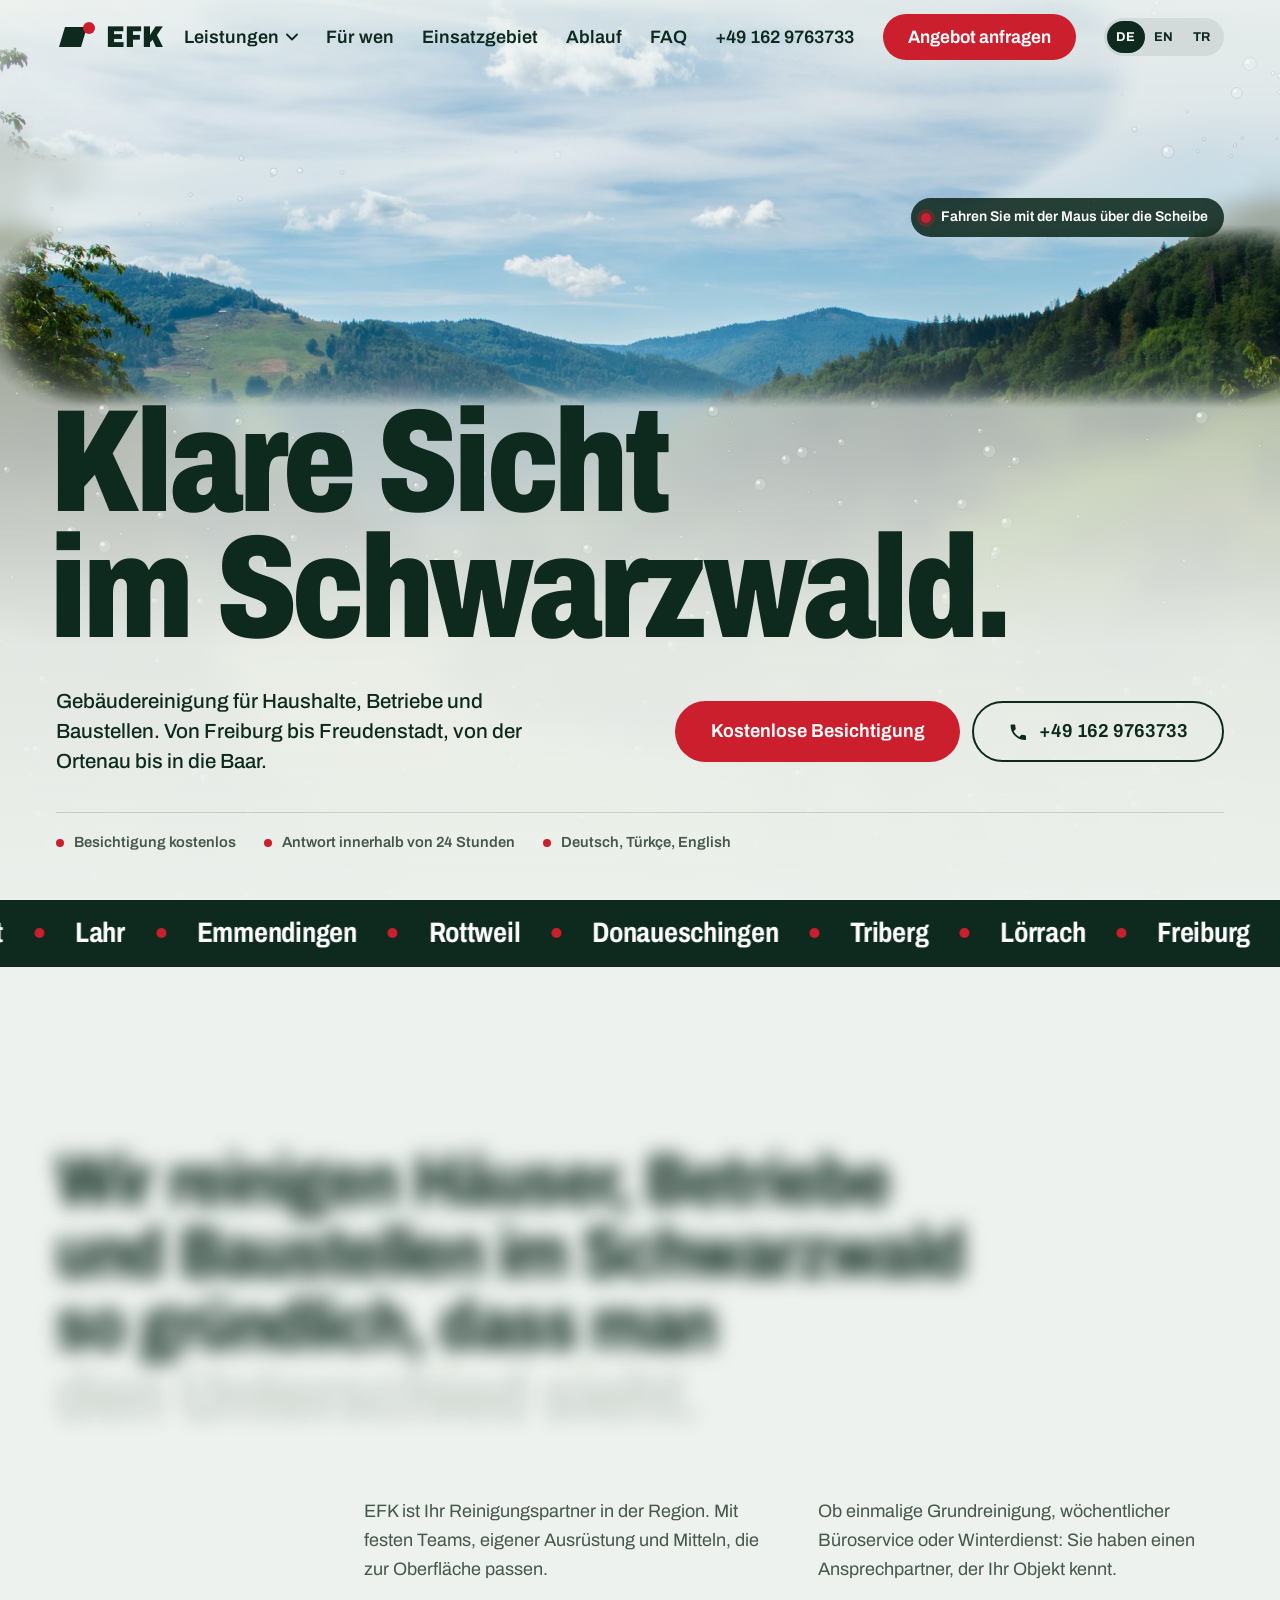
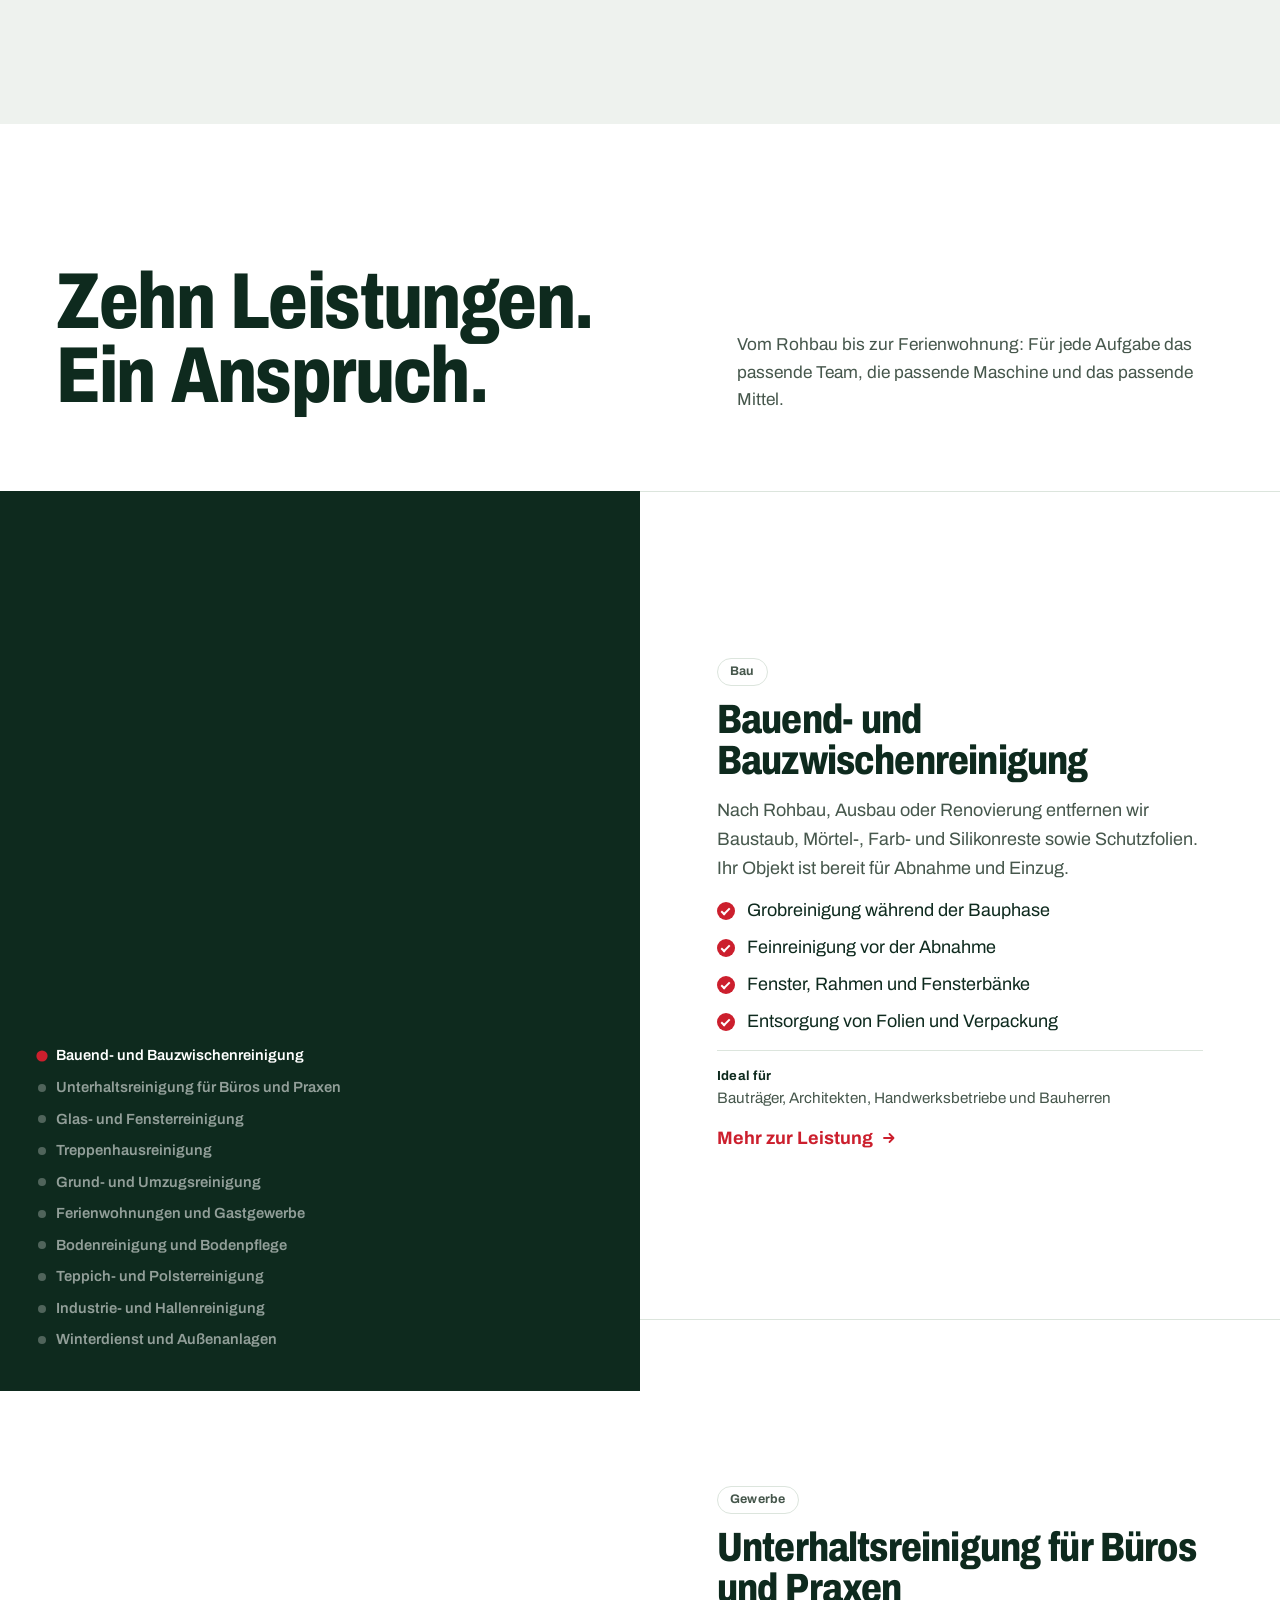
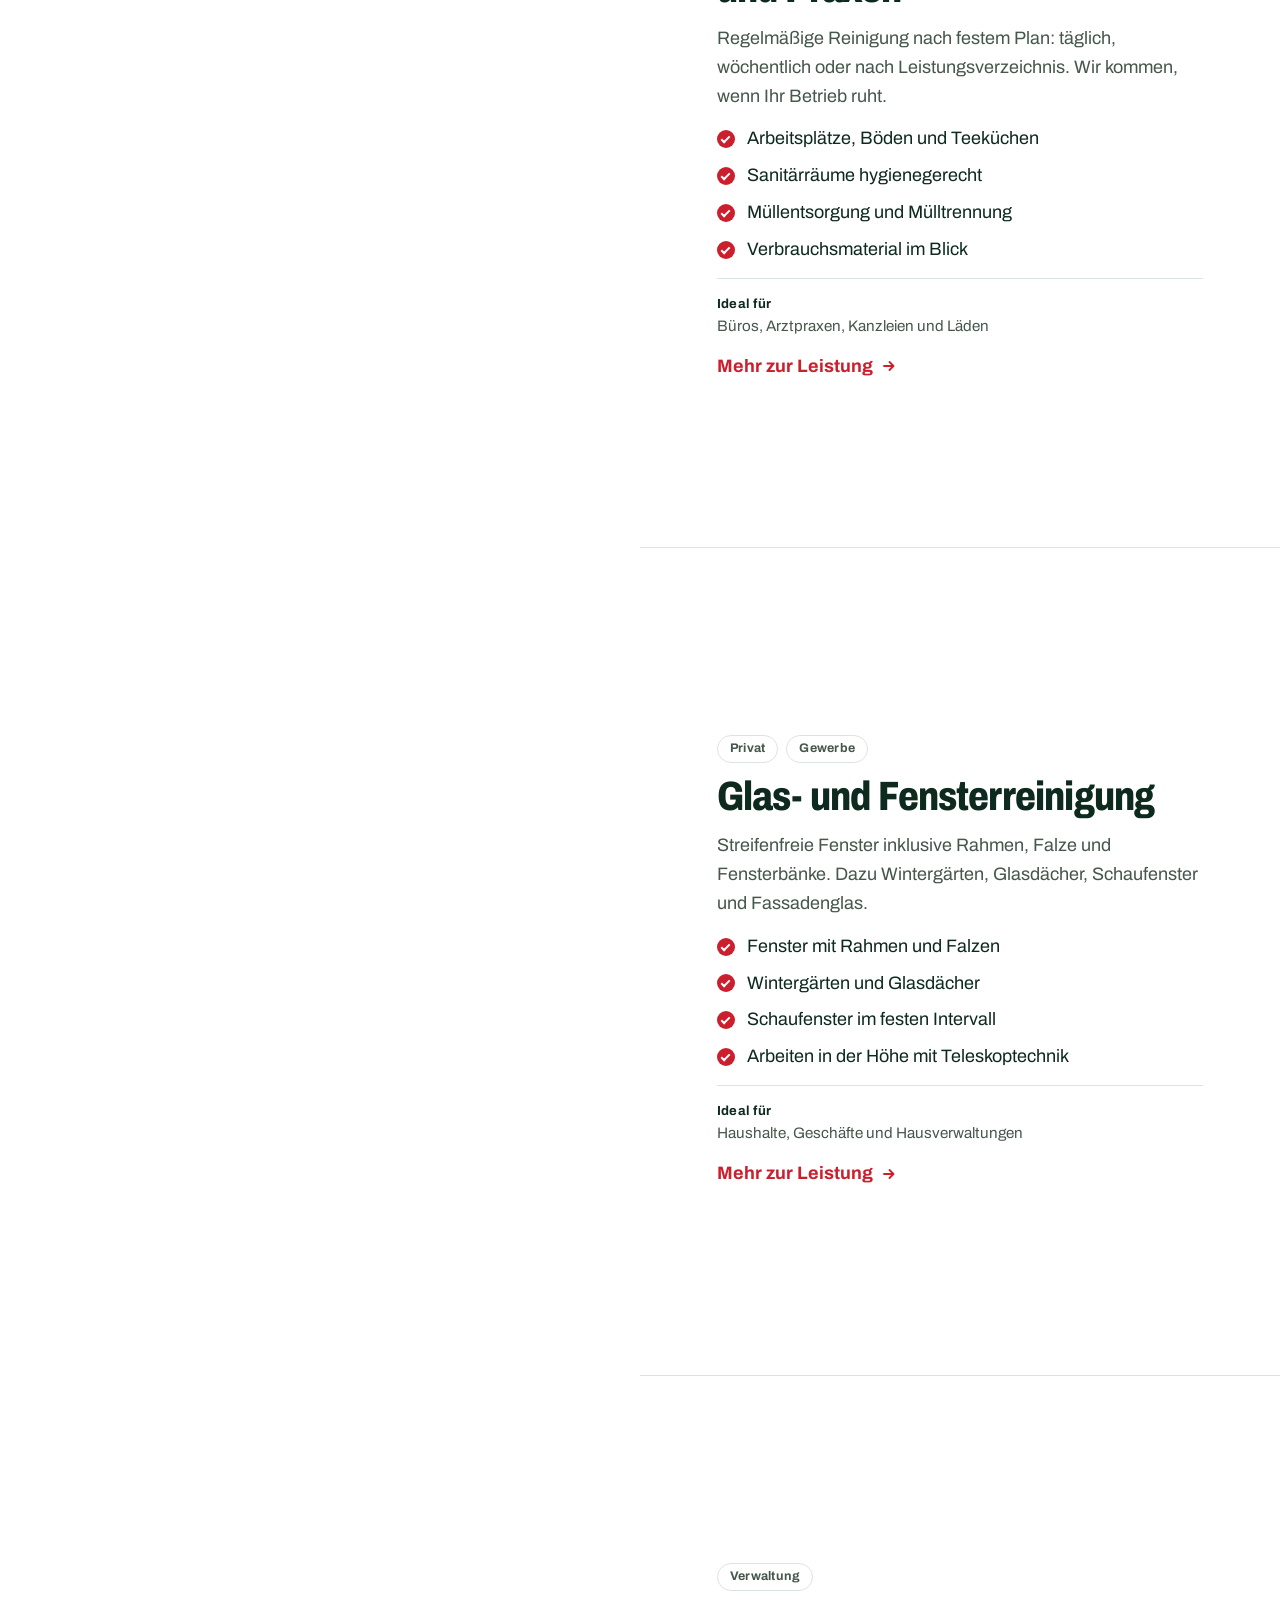
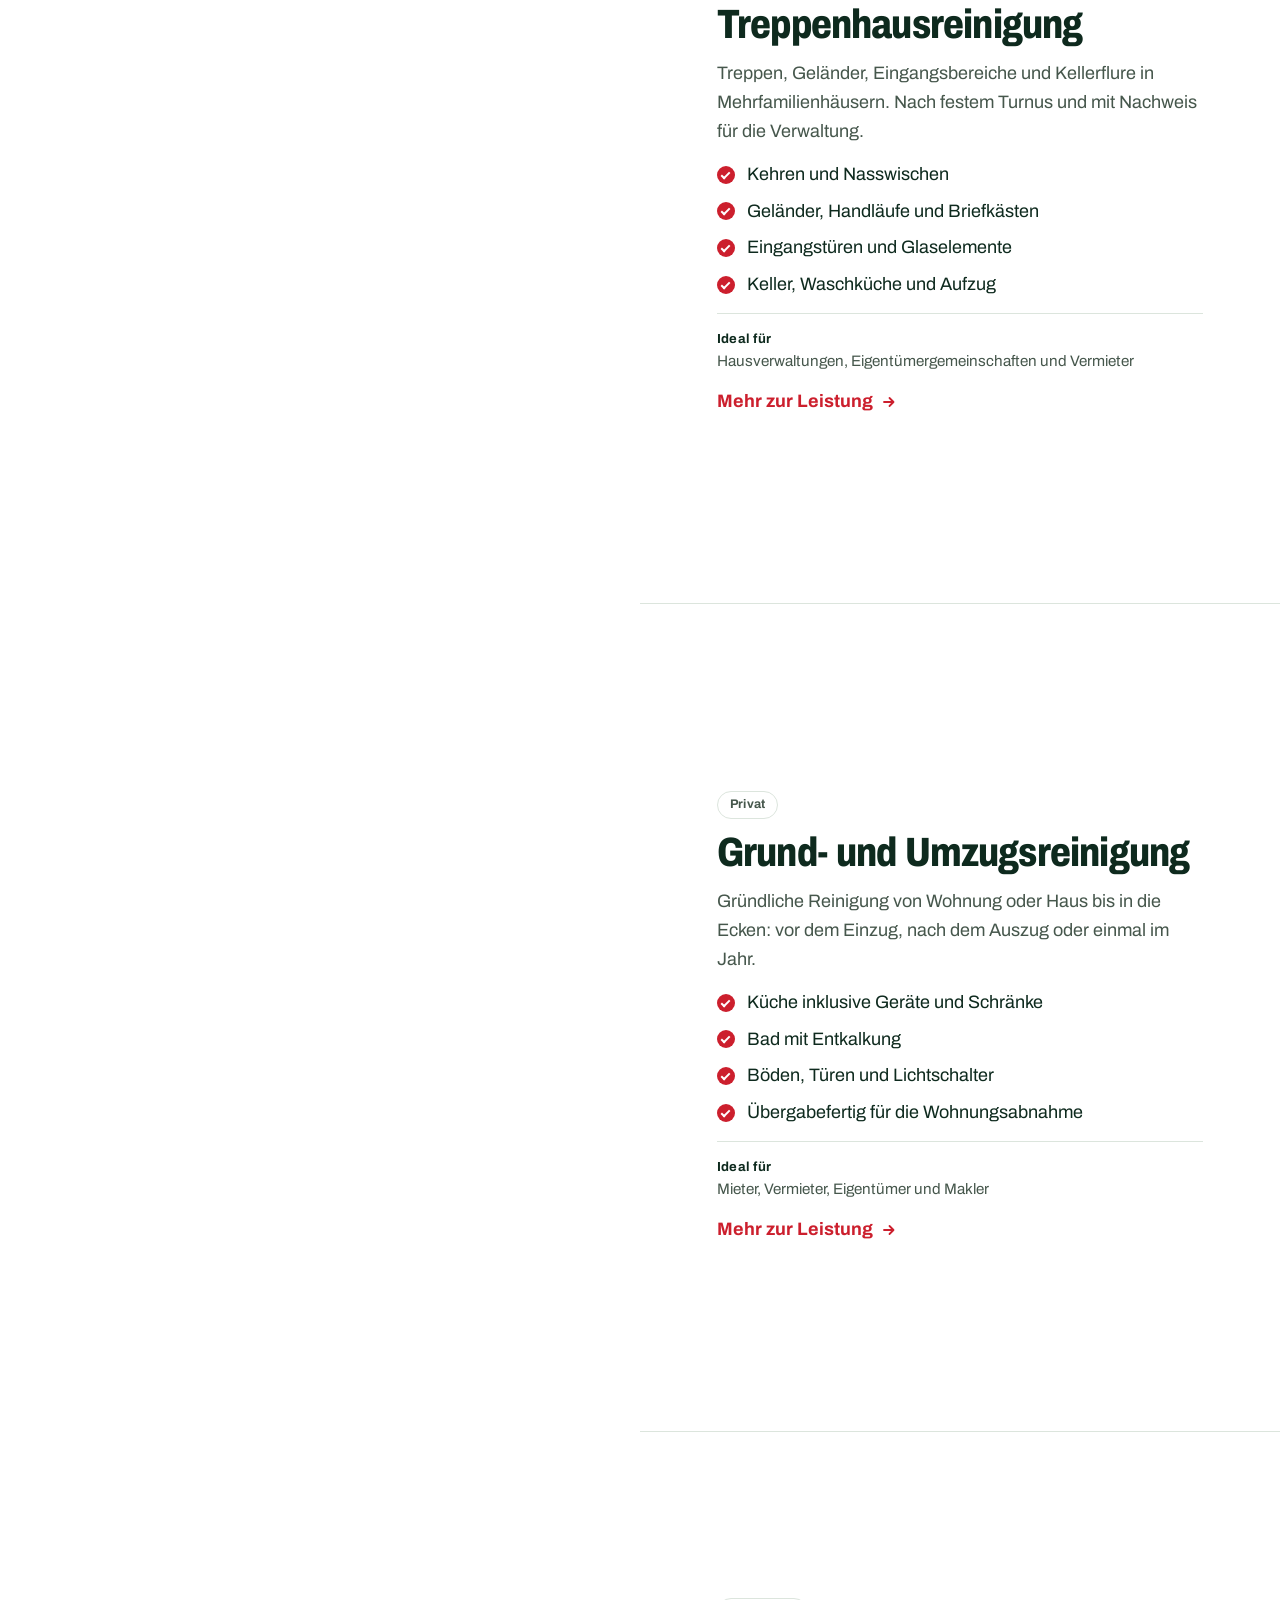
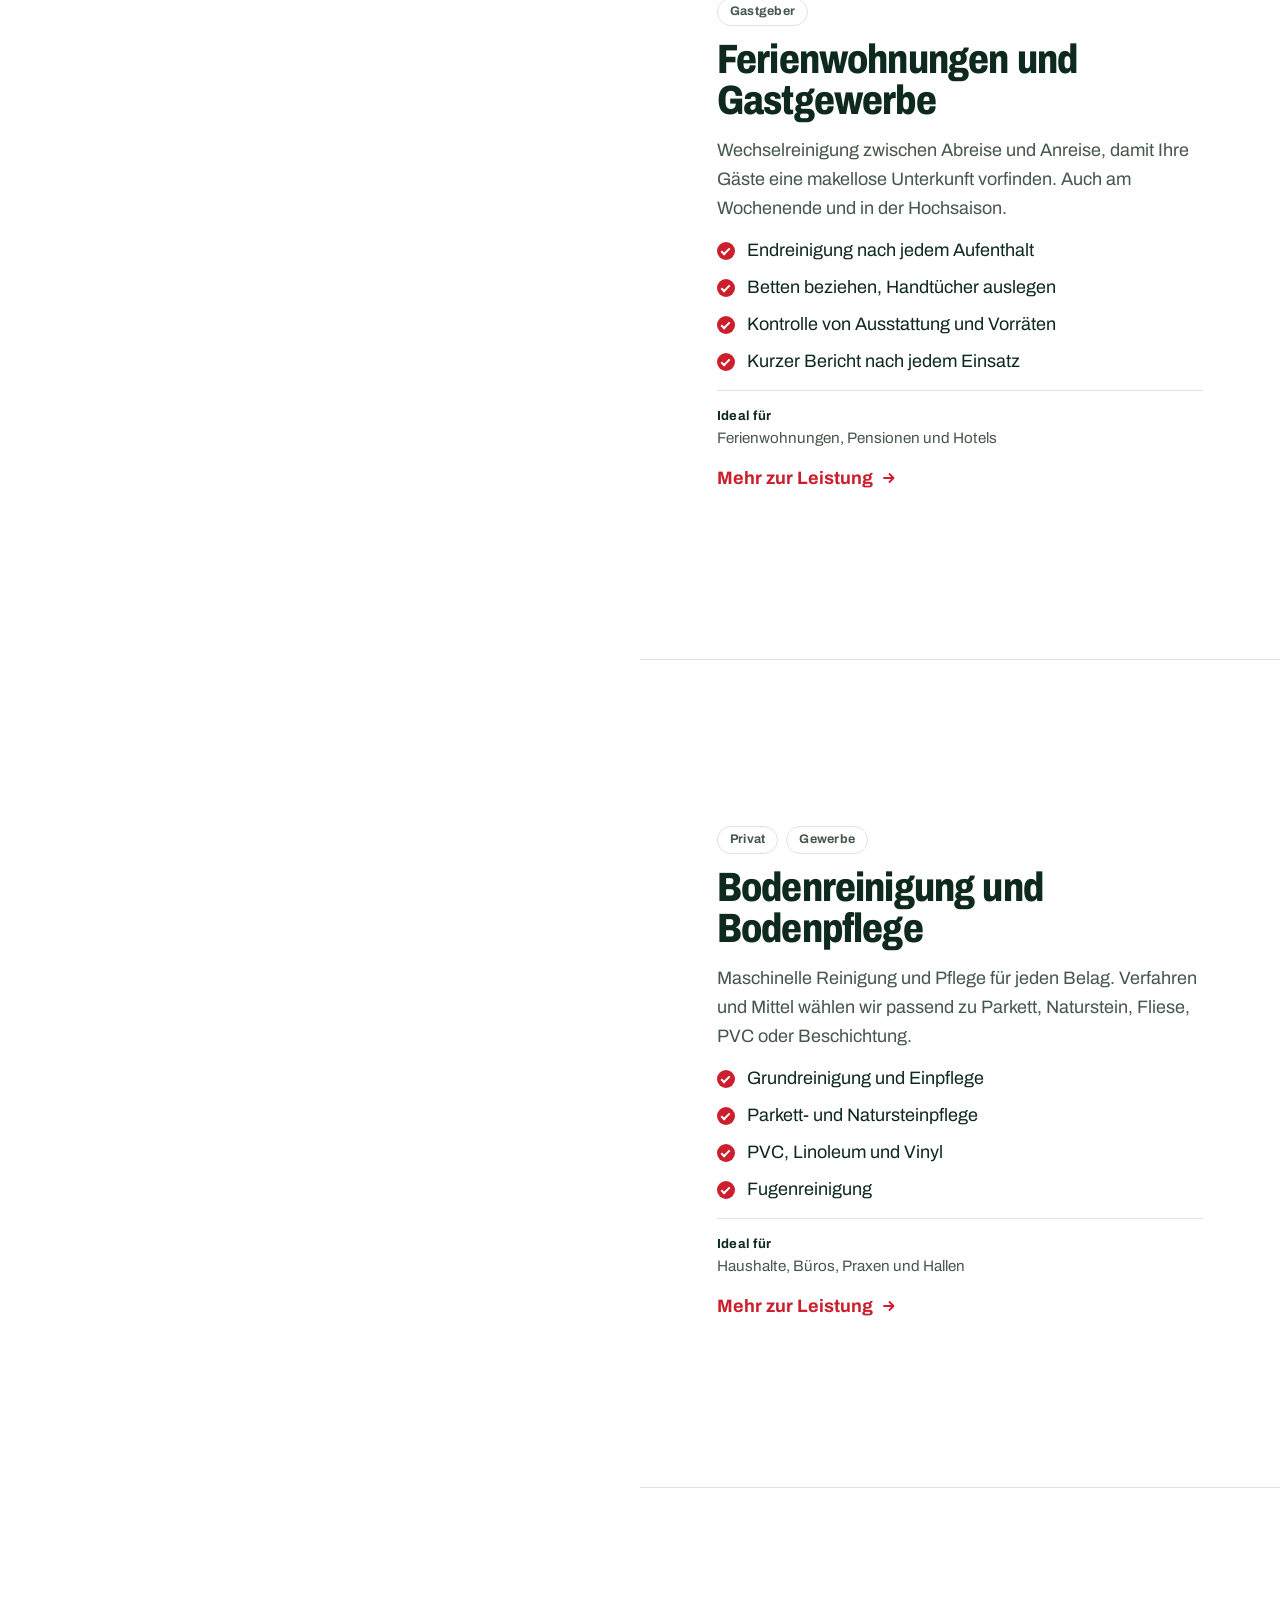
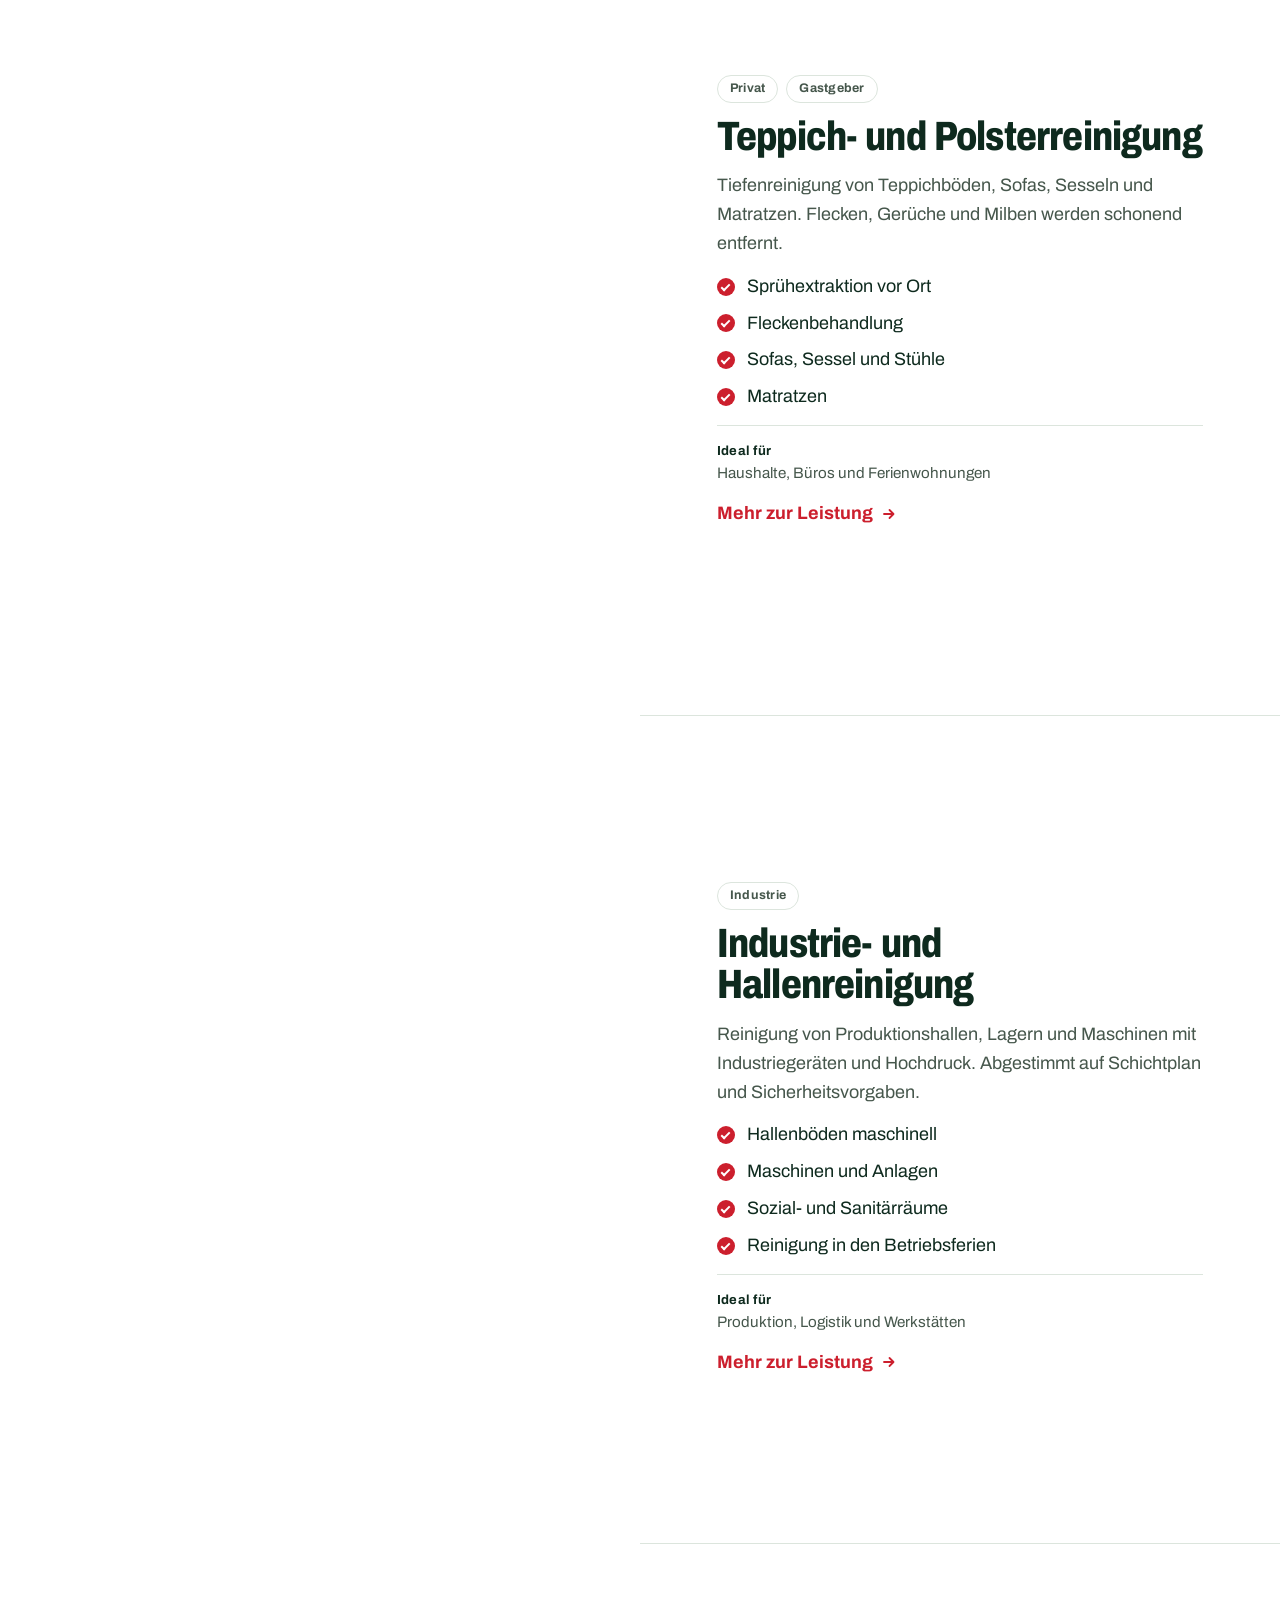
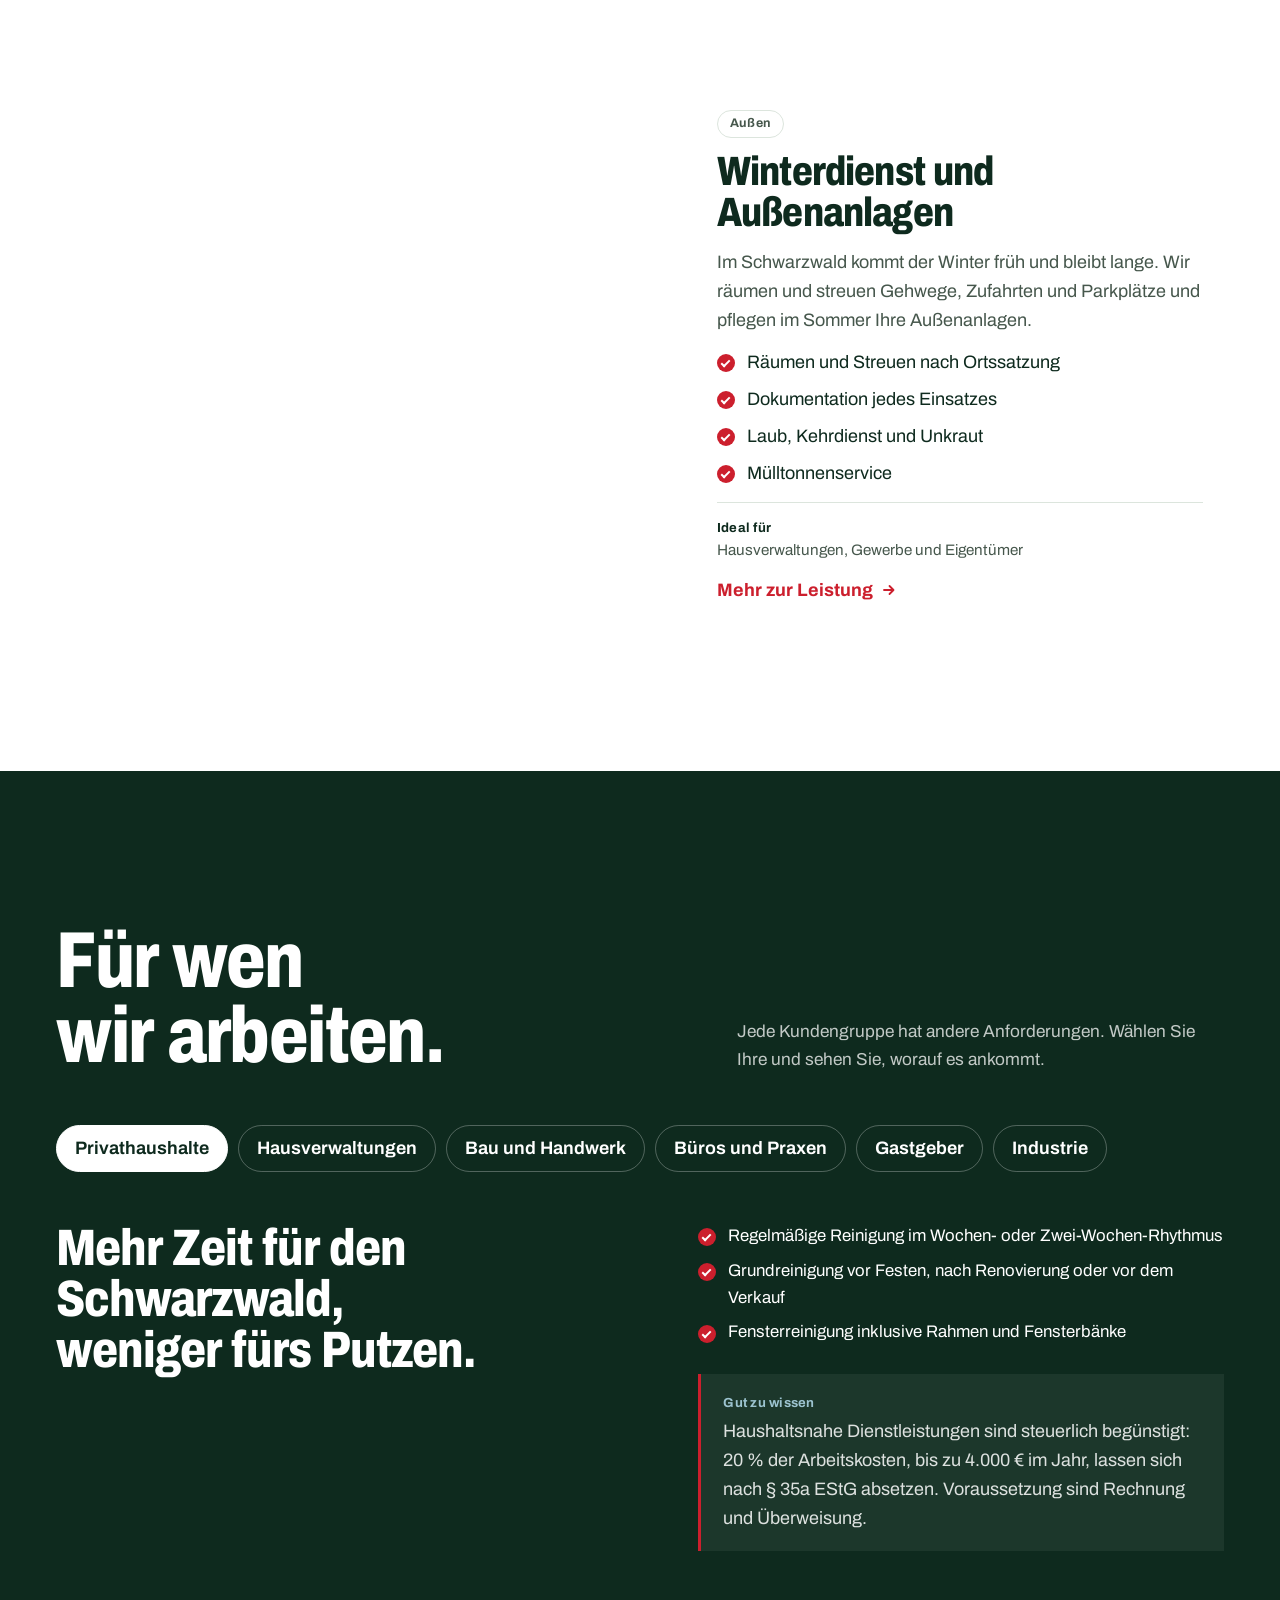
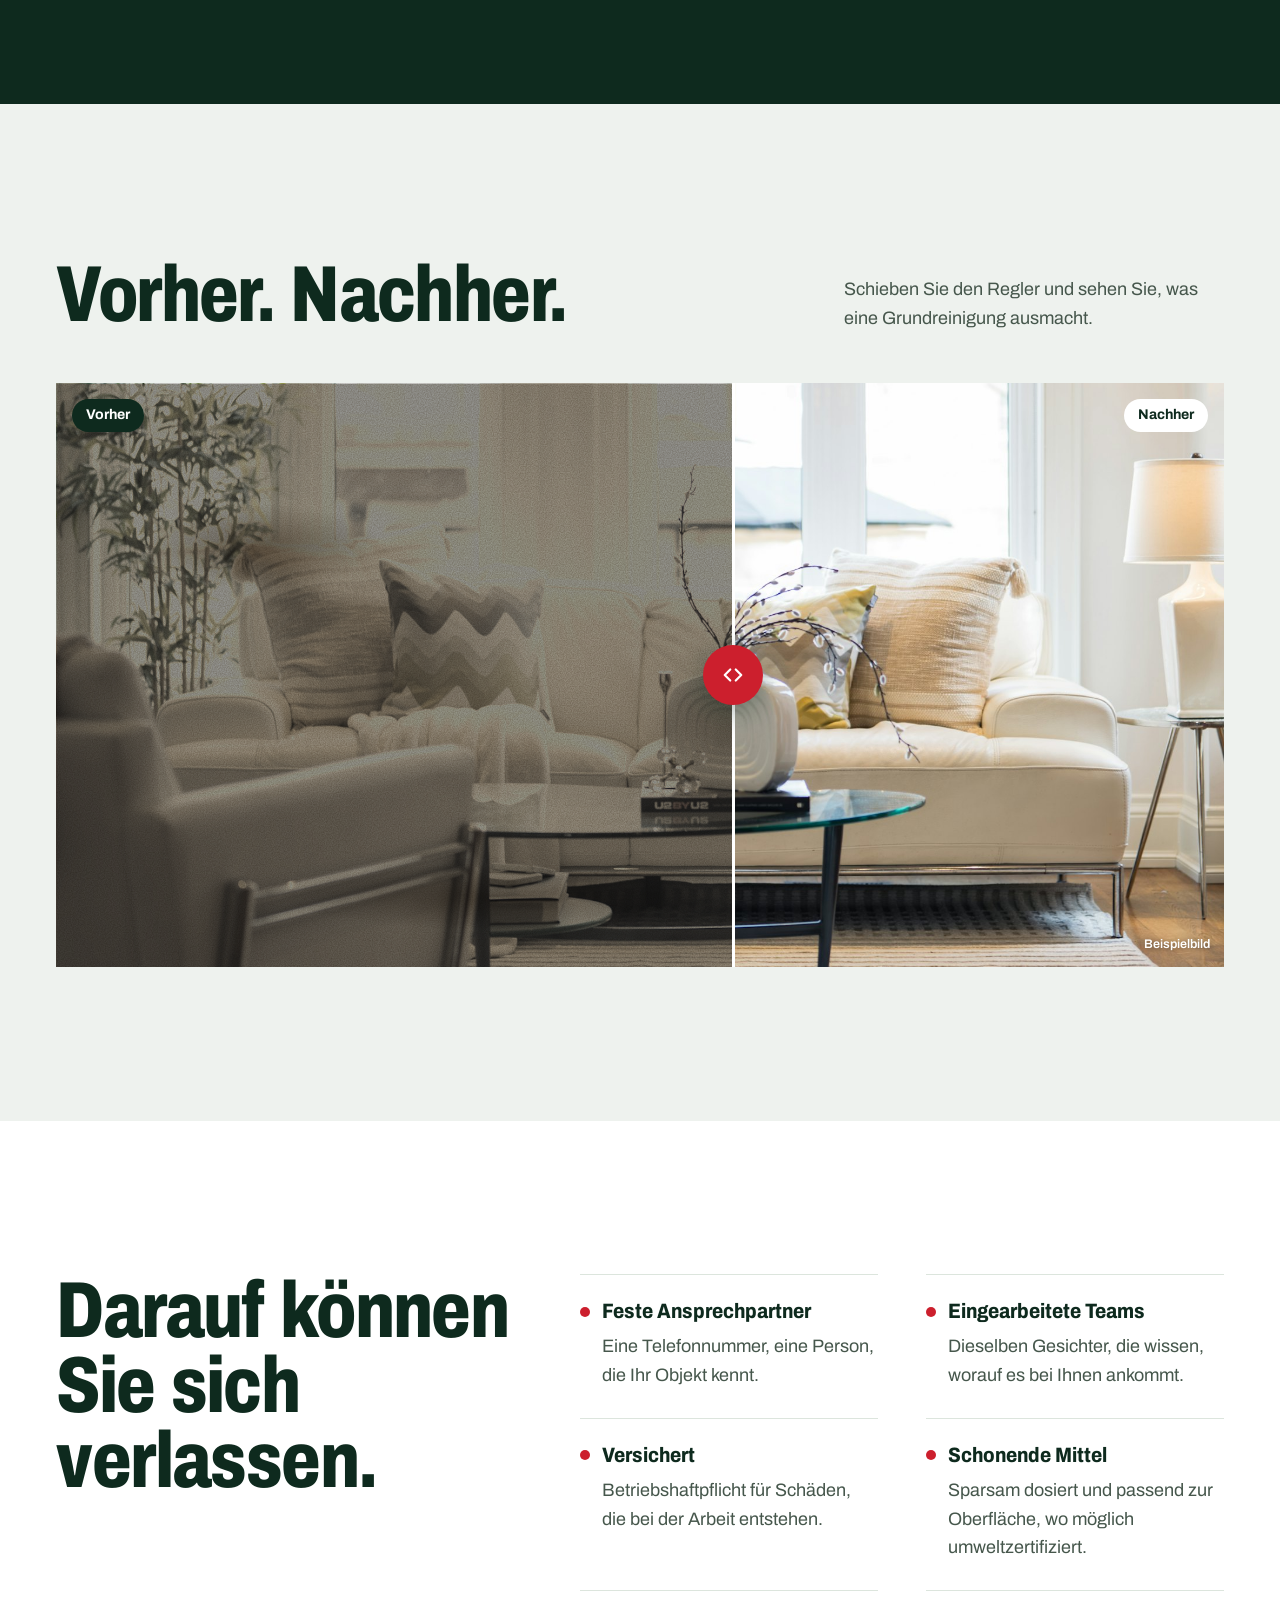
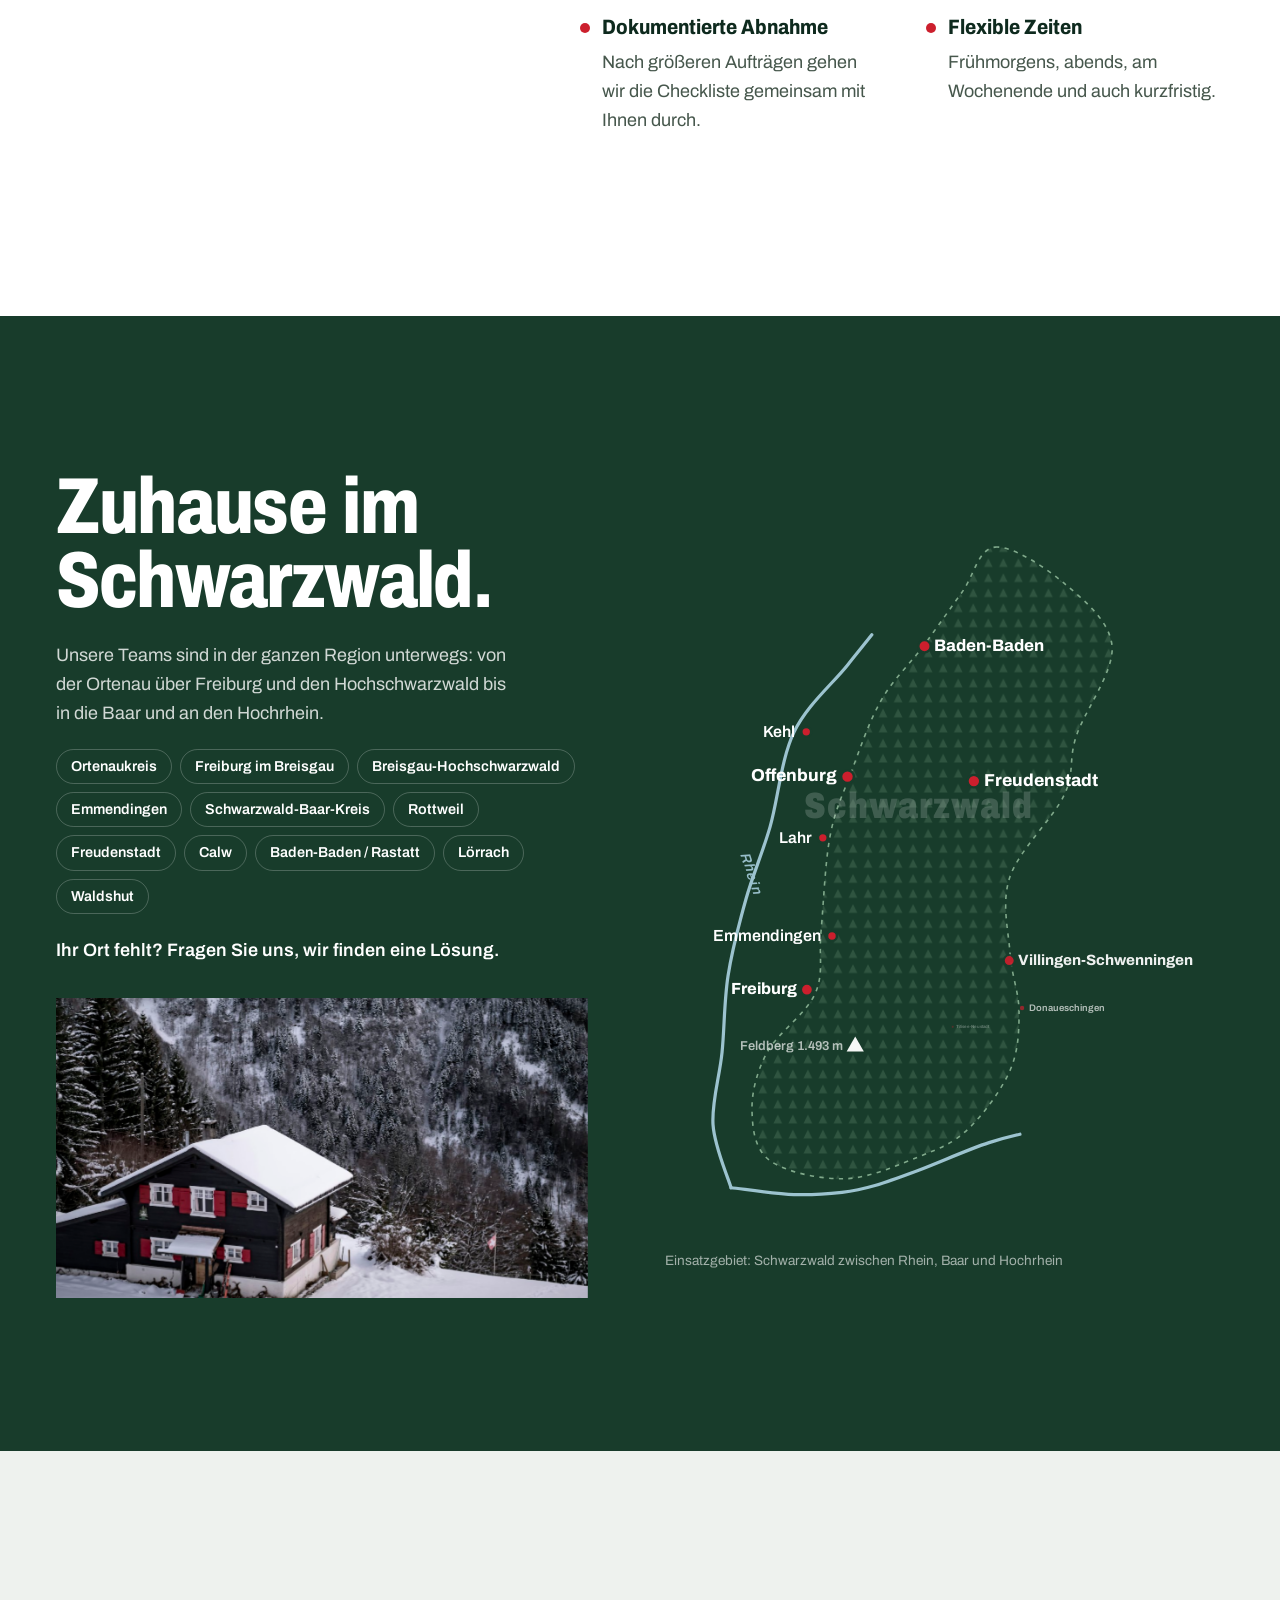
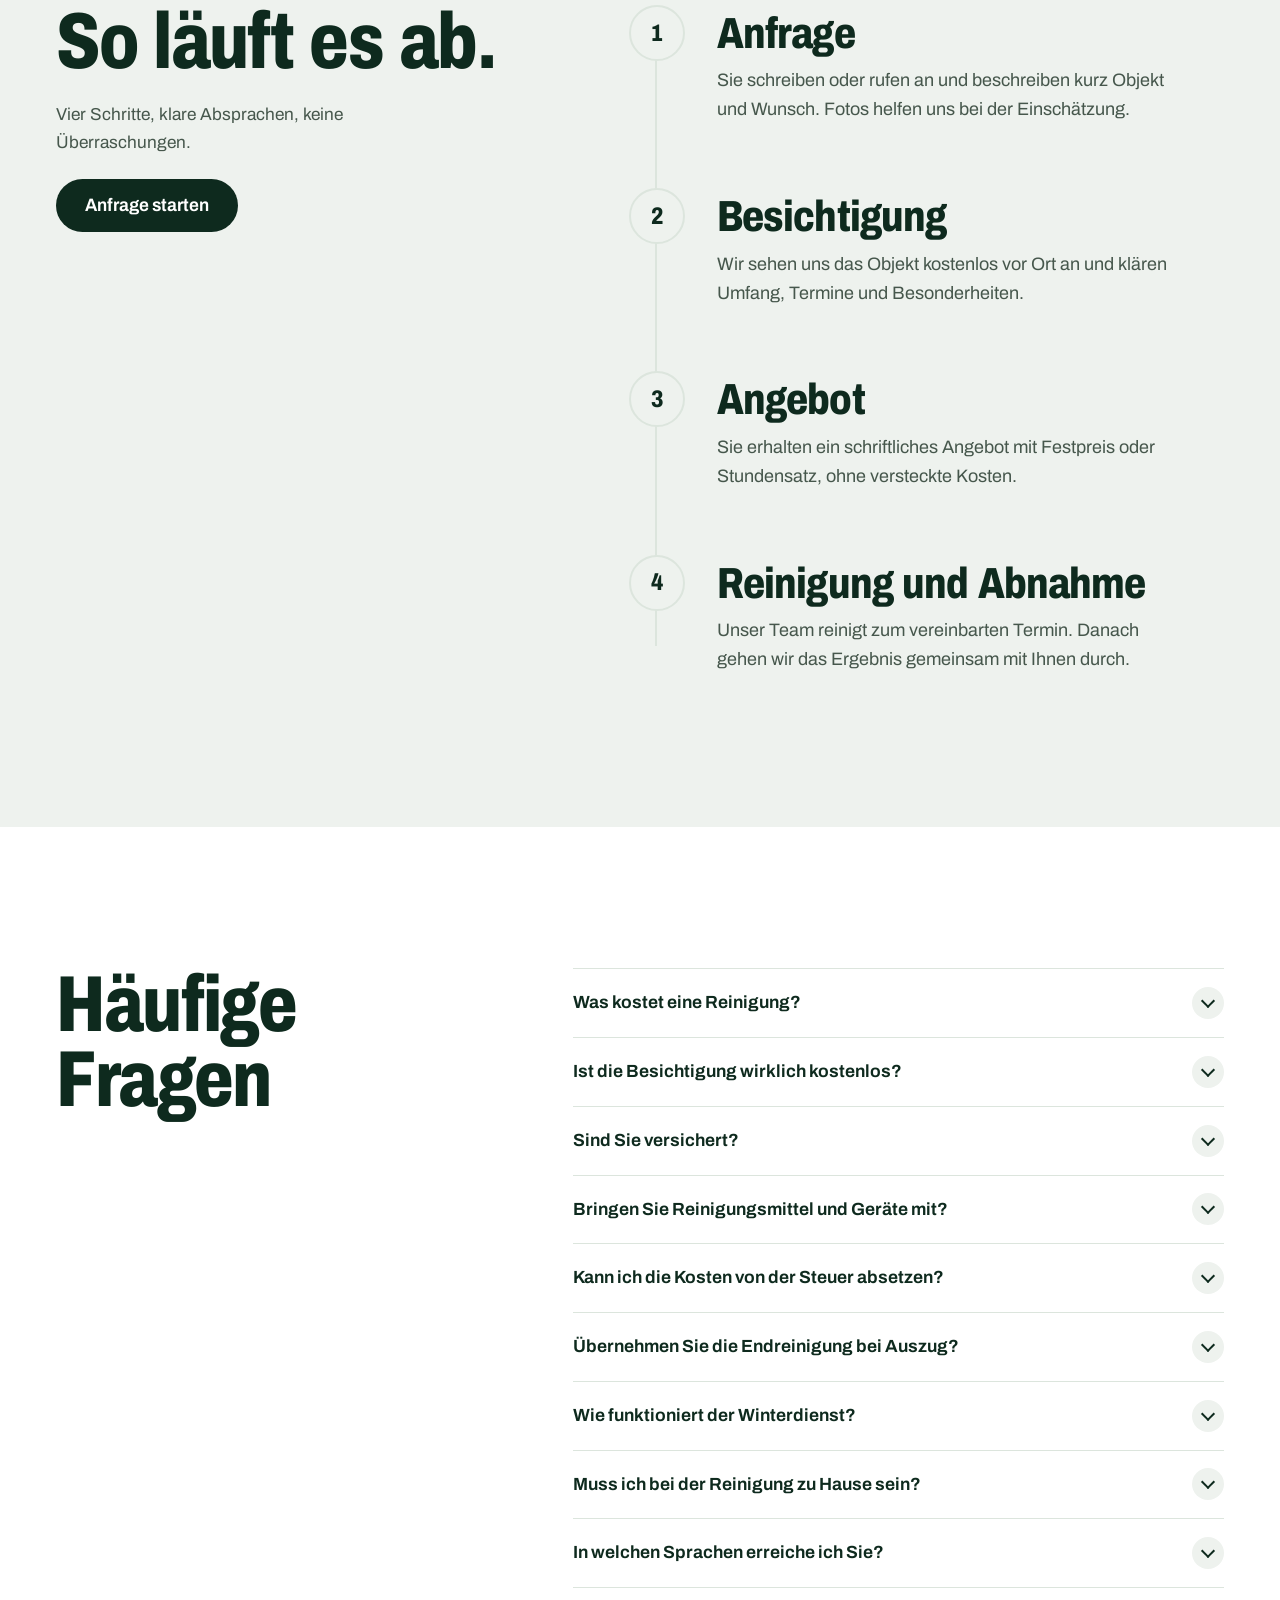
==== commit 69feed13: "Footer überarbeitet - Tannenkamm (assets/img/ridge.svg) als Übergang in den Fußbereich - Abschluss m" ====
--- a/index.html
+++ b/index.html
@@ -598,6 +598,20 @@
 
   <!-- ================= FOOTER ================= -->
   <footer class="footer">
+    <div class="footer-ridge" aria-hidden="true"></div>
+
+    <div class="wrap footer-top">
+      <p class="footer-claim" data-i18n="hero.title" data-i18n-html>Klare Sicht <br>im Schwarzwald.</p>
+      <div class="footer-contact">
+        <a class="footer-phone" href="tel:+491629763733"><span data-i18n="footer.callUs">Rufen Sie uns an</span><b>+49 162 9763733</b></a>
+        <div class="footer-actions">
+          <a class="btn btn--red" href="https://wa.me/491629763733" target="_blank" rel="noopener"><span><svg class="ico" viewBox="0 0 24 24" aria-hidden="true"><path d="M12 2a10 10 0 0 0-8.6 15.1L2 22l5-1.3A10 10 0 1 0 12 2zm5.3 14.1c-.2.6-1.3 1.2-1.8 1.2-.5.1-1 .2-3.3-.7-2.8-1.1-4.5-3.9-4.7-4.1-.1-.2-1.1-1.5-1.1-2.9s.7-2 1-2.3c.2-.3.5-.3.7-.3h.5c.2 0 .4 0 .6.5l.8 1.9c.1.2.1.4 0 .5l-.3.5-.4.4c-.1.1-.3.3-.1.6.1.3.6 1 1.4 1.7 1 .9 1.8 1.1 2 1.3.3.1.4.1.6-.1l.8-1c.2-.3.4-.2.6-.1l1.8.9c.3.1.4.2.5.3.1.2.1.7-.1 1.2z" fill="currentColor"/></svg>WhatsApp</span></a>
+          <a class="btn btn--line" href="#kontakt"><span data-i18n="nav.quote">Angebot anfragen</span></a>
+        </div>
+        <p class="footer-hours"><span data-i18n="contact.hours">Montag bis Samstag, 7 bis 19 Uhr</span></p>
+      </div>
+    </div>
+
     <div class="wrap footer-grid">
       <div class="footer-brand">
         <a class="brand" href="#top" aria-label="Nach oben" data-i18n-attr="aria-label:aria.top">
@@ -605,41 +619,70 @@
           <span class="brand-name">EFK</span>
         </a>
         <p data-i18n="footer.about">Reinigung für Haushalte, Betriebe und Baustellen im Schwarzwald.</p>
-      </div>
-      <nav class="footer-col footer-col--wide" aria-labelledby="fc1"><h3 id="fc1" data-i18n="footer.services">Leistungen</h3>
+        <p class="footer-langs" data-i18n="footer.langs">Wir sprechen Deutsch, Türkisch und Englisch.</p>
+      </div>
+
+      <nav class="footer-col" aria-labelledby="fc1">
+        <h3 id="fc1" data-i18n="mega.laufend">Laufende Reinigung</h3>
         <ul>
           <li><a href="leistungen/unterhaltsreinigung/" data-i18n="svc.unterhaltsreinigung">Unterhaltsreinigung</a></li>
           <li><a href="leistungen/treppenhausreinigung/" data-i18n="svc.treppenhausreinigung">Treppenhausreinigung</a></li>
           <li><a href="leistungen/glasreinigung/" data-i18n="svc.glasreinigung">Glas- und Fensterreinigung</a></li>
           <li><a href="leistungen/winterdienst/" data-i18n="svc.winterdienst">Winterdienst</a></li>
+        </ul>
+      </nav>
+
+      <nav class="footer-col" aria-labelledby="fc2">
+        <h3 id="fc2" data-i18n="mega.spezial">Spezialreinigung</h3>
+        <ul>
           <li><a href="leistungen/bauendreinigung/" data-i18n="svc.bauendreinigung">Bauendreinigung</a></li>
           <li><a href="leistungen/grundreinigung/" data-i18n="svc.grundreinigung">Grund- und Umzugsreinigung</a></li>
           <li><a href="leistungen/bodenpflege/" data-i18n="svc.bodenpflege">Bodenpflege</a></li>
           <li><a href="leistungen/polsterreinigung/" data-i18n="svc.polsterreinigung">Teppich- und Polsterreinigung</a></li>
+        </ul>
+        <h3 class="footer-sub" id="fc3" data-i18n="mega.branchen">Branchen</h3>
+        <ul aria-labelledby="fc3">
           <li><a href="leistungen/ferienwohnungen/" data-i18n="svc.ferienwohnungen">Ferienwohnungen</a></li>
           <li><a href="leistungen/industriereinigung/" data-i18n="svc.industriereinigung">Industriereinigung</a></li>
         </ul>
       </nav>
-      <nav class="footer-col" aria-labelledby="fc2"><h3 id="fc2" data-i18n="footer.company">Unternehmen</h3>
+
+      <nav class="footer-col" aria-labelledby="fc4">
+        <h3 id="fc4" data-i18n="nav.area">Einsatzgebiet</h3>
+        <ul class="footer-towns">
+          <li><a href="#gebiet">Freiburg</a></li>
+          <li><a href="#gebiet">Offenburg</a></li>
+          <li><a href="#gebiet">Baden-Baden</a></li>
+          <li><a href="#gebiet">Freudenstadt</a></li>
+          <li><a href="#gebiet">Villingen-Schwenningen</a></li>
+          <li><a href="#gebiet">Lahr</a></li>
+          <li><a href="#gebiet">Emmendingen</a></li>
+          <li><a href="#gebiet">Titisee-Neustadt</a></li>
+        </ul>
+        <a class="footer-more" href="#gebiet" data-i18n="footer.allTowns">Alle Orte ansehen</a>
+      </nav>
+
+      <nav class="footer-col" aria-labelledby="fc5">
+        <h3 id="fc5" data-i18n="footer.company">Unternehmen</h3>
         <ul>
           <li><a href="#fuer-wen" data-i18n="nav.clients">Für wen</a></li>
-          <li><a href="#gebiet" data-i18n="nav.area">Einsatzgebiet</a></li>
           <li><a href="#ablauf" data-i18n="nav.process">Ablauf</a></li>
           <li><a href="#faq" data-i18n="nav.faq">FAQ</a></li>
           <li><a href="#kontakt" data-i18n="nav.contact">Kontakt</a></li>
         </ul>
       </nav>
-      <nav class="footer-col" aria-labelledby="fc3"><h3 id="fc3" data-i18n="footer.legal">Rechtliches</h3>
-        <ul>
-          <li><a href="impressum.html">Impressum</a></li>
-          <li><a href="datenschutz.html" data-i18n="footer.privacy">Datenschutz</a></li>
-        </ul>
-      </nav>
     </div>
+
     <div class="wrap footer-bottom">
       <p>&copy; <span class="year">2026</span> EFK</p>
-      <p data-i18n="footer.photos" data-i18n-html>Fotos: <a href="https://unsplash.com" target="_blank" rel="noopener">Unsplash</a></p>
+      <ul class="footer-legal">
+        <li><a href="impressum.html">Impressum</a></li>
+        <li><a href="datenschutz.html" data-i18n="footer.privacy">Datenschutz</a></li>
+        <li data-i18n="footer.photos" data-i18n-html>Fotos: <a href="https://unsplash.com" target="_blank" rel="noopener">Unsplash</a></li>
+      </ul>
+      <a class="to-top" href="#top"><span data-i18n="footer.top">Nach oben</span><svg viewBox="0 0 16 16" aria-hidden="true"><path d="M8 13V3M4 7l4-4 4 4" fill="none" stroke="currentColor" stroke-width="1.8" stroke-linecap="round" stroke-linejoin="round"/></svg></a>
     </div>
+
     <div class="wordmark" aria-hidden="true"><span><i>E</i></span><span><i>F</i></span><span><i>K</i></span></div>
 
     <div class="action-bar" role="group" aria-label="Schnellkontakt" data-i18n-attr="aria-label:bar.label">
--- a/assets/css/style.css
+++ b/assets/css/style.css
@@ -531,24 +531,86 @@
 /* =========================================================
    FOOTER
    ========================================================= */
-.footer { background: var(--tanne); color: var(--white); overflow: hidden; padding-top: clamp(64px, 8vw, 110px); }
-.footer-grid { display: grid; gap: 36px; }
-@media (min-width: 760px) { .footer-grid { grid-template-columns: 1.6fr 1fr 1fr 1fr; } }
+.footer { position: relative; background: var(--tanne); color: var(--white); padding-top: clamp(24px, 4vw, 48px); }
+
+/* Tannenkamm als Übergang in den Fußbereich */
+.footer-ridge {
+  position: absolute; left: 0; right: 0; bottom: calc(100% - 1px);
+  height: clamp(64px, 8.5vw, 132px); pointer-events: none;
+  background: url("../img/ridge.svg") center bottom / auto 100% repeat-x;
+}
+.contact { padding-bottom: calc(clamp(80px, 11vw, 160px) + clamp(64px, 8.5vw, 132px)); }
+.legal { padding-bottom: calc(100px + clamp(64px, 8.5vw, 132px)); }
+
+/* Abschluss: Claim und Kontakt */
+.footer-top { display: grid; gap: 32px 64px; align-items: end; padding-bottom: clamp(44px, 6vw, 76px); }
+@media (min-width: 960px) { .footer-top { grid-template-columns: 1.6fr 1fr; } }
+.footer-claim {
+  font-weight: 850; font-stretch: 76%; font-size: clamp(44px, 6vw, 96px);
+  line-height: .88; letter-spacing: -.03em; word-spacing: .07em;
+}
+.footer-contact { display: grid; gap: 18px; justify-items: start; }
+@media (min-width: 960px) { .footer-contact { justify-items: end; text-align: right; } }
+.footer-phone { display: grid; gap: 2px; color: var(--white); text-decoration: none; }
+.footer-phone span { font-size: .9rem; font-weight: 600; color: rgba(255, 255, 255, .65); }
+.footer-phone b { font-weight: 800; font-stretch: 85%; font-size: clamp(30px, 3.2vw, 46px); line-height: 1.05; letter-spacing: -.01em; transition: color .2s; }
+.footer-phone:hover b { color: var(--wasser); }
+.footer-actions { display: flex; flex-wrap: wrap; gap: 10px; }
+@media (min-width: 960px) { .footer-actions { justify-content: flex-end; } }
+.btn--line { border-color: rgba(255, 255, 255, .4); color: var(--white); }
+.btn--line:hover { background: var(--white); border-color: var(--white); color: var(--tanne); }
+.footer-hours { display: flex; align-items: center; gap: 10px; font-size: .9rem; color: rgba(255, 255, 255, .65); }
+.footer-hours::before { content: ""; width: 8px; height: 8px; border-radius: 50%; background: var(--wasser); }
+
+/* Linkspalten */
+.footer-grid { position: relative; display: grid; grid-template-columns: 1fr 1fr; gap: 40px 24px; padding-top: clamp(44px, 5vw, 64px); }
+.footer-brand { grid-column: 1 / -1; }
+@media (max-width: 639px) { .footer-col { font-size: .95rem; } }
+.footer-grid::before, .footer-bottom::before {
+  content: ""; position: absolute; top: 0; left: var(--gutter); right: var(--gutter);
+  border-top: 1px solid rgba(255, 255, 255, .12);
+}
+@media (min-width: 1100px) { .footer-grid { grid-template-columns: 1.5fr 1fr 1fr 1fr .8fr; } .footer-brand { grid-column: auto; } }
 .footer .brand { color: var(--white); }
-.footer-brand p { margin-top: 14px; max-width: 30ch; color: rgba(255, 255, 255, .7); }
-.footer-col h3 { font-size: .85rem; font-weight: 700; color: var(--wasser); margin-bottom: 12px; letter-spacing: .02em; }
-.footer-col ul { display: grid; gap: 6px; }
-.footer-col a { text-decoration: none; color: rgba(255, 255, 255, .88); }
-.footer-col a:hover { color: var(--white); text-decoration: underline; text-decoration-color: var(--rot); text-underline-offset: 4px; }
-.footer-bottom { position: relative; display: flex; flex-wrap: wrap; justify-content: space-between; gap: 8px 24px; margin-top: 56px; padding-top: 18px; padding-bottom: 18px; font-size: .85rem; color: rgba(255, 255, 255, .6); }
-.footer-bottom::before { content: ""; position: absolute; top: 0; left: var(--gutter); right: var(--gutter); border-top: 1px solid rgba(255, 255, 255, .12); }
-.footer-bottom a:hover { color: var(--white); }
+.footer-brand p { margin-top: 14px; max-width: 32ch; color: rgba(255, 255, 255, .72); }
+.footer-brand .footer-langs { font-size: .9rem; font-weight: 600; color: var(--wasser); }
+.footer-col h3 { margin-bottom: 14px; font-size: .85rem; font-weight: 700; letter-spacing: .02em; color: var(--wasser); }
+.footer-col .footer-sub { margin-top: 26px; }
+.footer-col ul { display: grid; gap: 8px; }
+.footer-col a {
+  padding-bottom: 2px; color: rgba(255, 255, 255, .86); text-decoration: none;
+  background: linear-gradient(var(--rot), var(--rot)) 0 100% / 0 1.5px no-repeat;
+  transition: background-size .25s, color .2s;
+}
+.footer-col a:hover { color: var(--white); background-size: 100% 1.5px; }
+.footer-col .footer-more { display: inline-block; margin-top: 16px; font-weight: 700; color: var(--white); }
+
+/* Unterste Zeile */
+.footer-bottom {
+  position: relative; display: flex; flex-wrap: wrap; align-items: center; justify-content: space-between; gap: 12px 28px;
+  margin-top: clamp(48px, 6vw, 72px); padding-top: 20px; padding-bottom: 20px;
+  font-size: .86rem; color: rgba(255, 255, 255, .6);
+}
+.footer-legal { display: flex; flex-wrap: wrap; gap: 6px 24px; }
+.footer-legal a { color: rgba(255, 255, 255, .78); text-decoration: none; }
+.footer-legal a:hover { color: var(--white); text-decoration: underline; text-underline-offset: 3px; }
+.to-top {
+  display: inline-flex; align-items: center; gap: 8px; padding: 8px 16px;
+  border: 1.5px solid rgba(255, 255, 255, .25); border-radius: 999px;
+  color: var(--white); font-weight: 600; text-decoration: none; transition: background-color .2s, color .2s;
+}
+.to-top svg { width: 14px; height: 14px; }
+.to-top:hover { background: var(--white); color: var(--tanne); }
+
+/* Großer Schriftzug als Kontur */
 .wordmark {
-  display: flex; justify-content: center;
-  font-weight: 900; font-stretch: 75%; font-size: 36vw; line-height: 1; letter-spacing: -.02em;
-  color: var(--tanne-2); user-select: none; margin-top: -2vw;
-}
-.wordmark span { display: block; overflow: hidden; line-height: .78; padding: .04em 0 .02em; }
+  position: relative; display: flex; justify-content: center;
+  font-weight: 900; font-stretch: 75%; font-size: 30vw; line-height: 1; letter-spacing: -.02em;
+  color: transparent; -webkit-text-stroke: 1.5px rgba(255, 255, 255, .18);
+  user-select: none; margin-top: -1vw;
+}
+.wordmark::after { content: ""; position: absolute; inset: 0; pointer-events: none; background: linear-gradient(to top, var(--tanne) 4%, rgba(14, 42, 30, 0) 75%); }
+.wordmark span { display: block; overflow: hidden; line-height: .78; padding: .04em .06em .02em; margin: 0 -.06em; }
 .wordmark i { display: block; font-style: normal; }
 
 /* =========================================================
